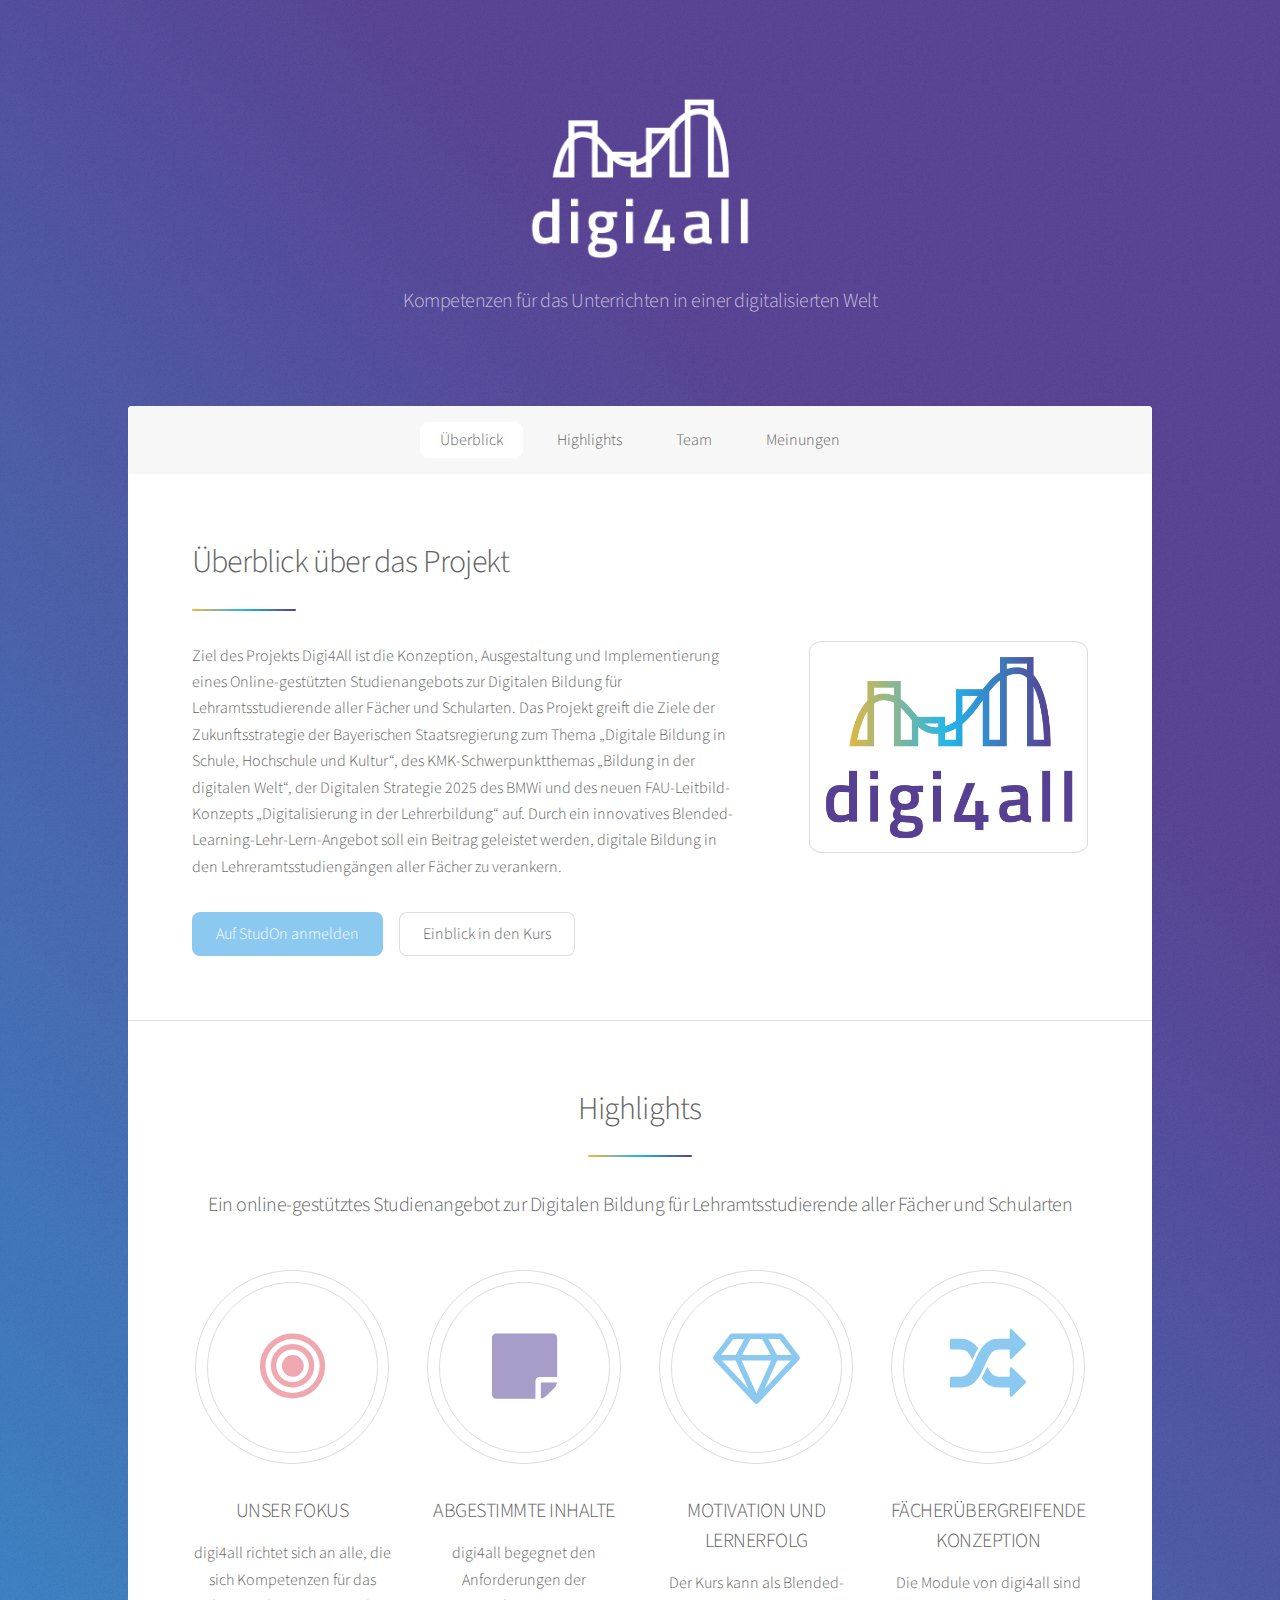
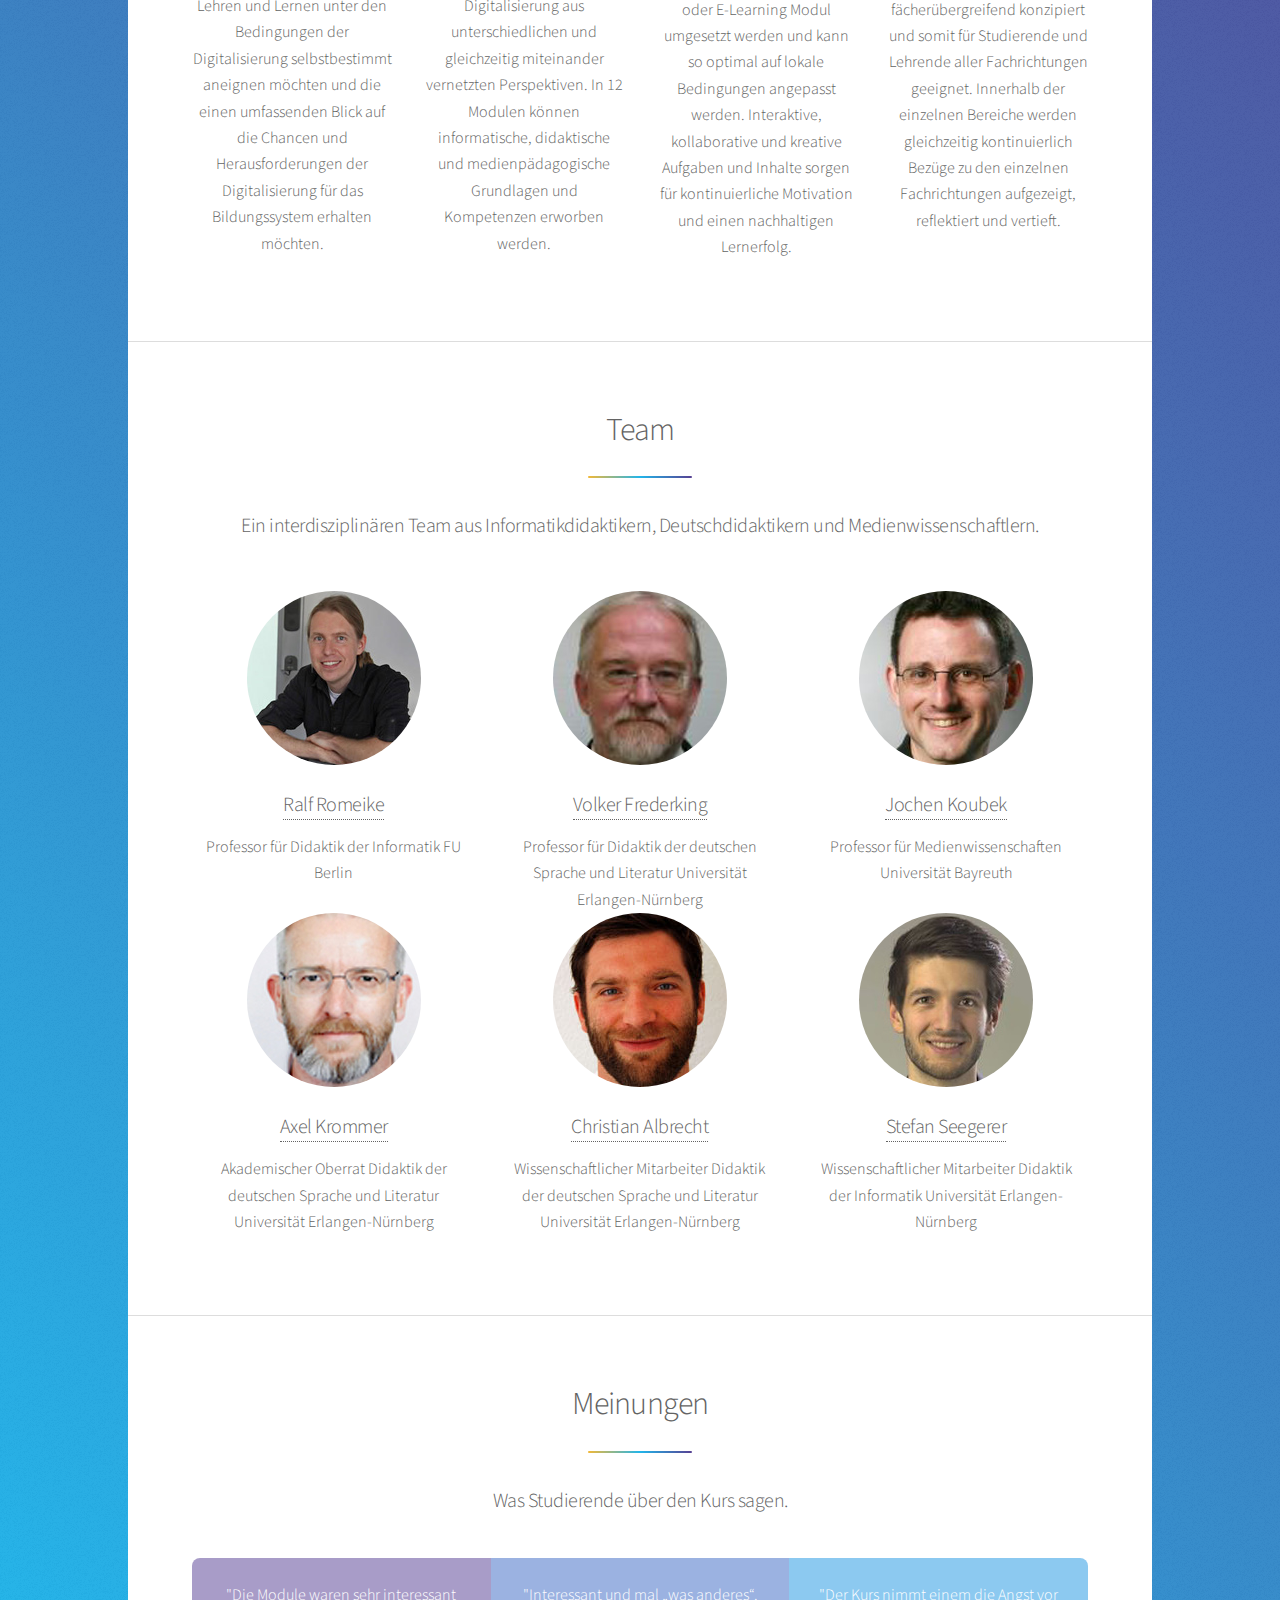
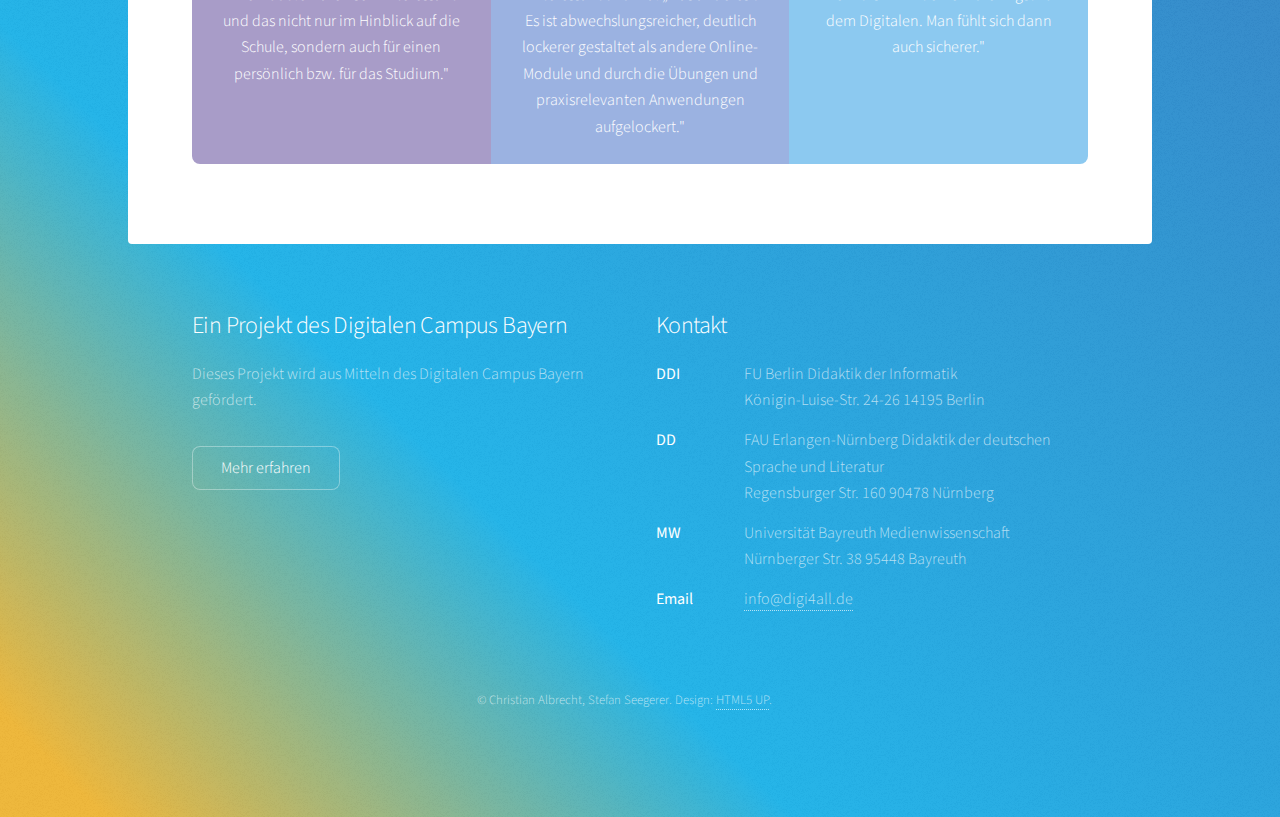
==== index.html @ 5013d47f "Update index.html" ====
<!DOCTYPE HTML>
<!--
	Stellar by HTML5 UP
	html5up.net | @ajlkn
	Free for personal and commercial use under the CCA 3.0 license (html5up.net/license)
-->
<html>
	<head>
		<title>digi4all</title>
		<meta charset="utf-8" />
		<meta name="viewport" content="width=device-width, initial-scale=1, user-scalable=no" />
		<link rel="stylesheet" href="assets/css/main.css" />
		<noscript><link rel="stylesheet" href="assets/css/noscript.css" /></noscript>
        
        <link rel="apple-touch-icon" sizes="180x180" href="/apple-touch-icon.png">
        <link rel="icon" type="image/png" sizes="32x32" href="/favicon-32x32.png">
        <link rel="icon" type="image/png" sizes="16x16" href="/favicon-16x16.png">
        <link rel="manifest" href="/site.webmanifest">
        <meta name="msapplication-TileColor" content="#da532c">
        <meta name="theme-color" content="#ffffff">
	</head>
	<body class="">

		<!-- Wrapper -->
			<div id="wrapper">

				<!-- Header -->
					<header id="header" class="alt">
						<span class="logo"><img src="images/logo-komplett-weiss.png" alt=""></span>
						<!-- <h1>Digi4All</h1>-->
						<p>Kompetenzen für das Unterrichten in einer digitalisierten Welt
					</header>

				<!-- Nav -->
					<nav id="nav" class="">
						<ul>
							<li><a href="#intro" class="active">Überblick</a></li>
							<li><a href="#first" class="">Highlights</a></li>
							<li><a href="#second" class="">Team</a></li>
							<li><a href="#cta" class="">Meinungen</a></li>
						</ul>
					</nav>

				<!-- Main -->
					<div id="main">

						<!-- Introduction -->
							<section id="intro" class="main">
								<div class="spotlight">
									<div class="content">
										<header class="major">
											<h2>Überblick über das Projekt</h2>
										</header>
										<p>Ziel des Projekts Digi4All ist die Konzeption, Ausgestaltung und Implementierung eines Online-gestützten Studienangebots zur Digitalen Bildung für Lehramtsstudierende aller Fächer und Schularten. Das Projekt greift die Ziele der Zukunftsstrategie der Bayerischen Staatsregierung zum Thema „Digitale Bildung in Schule, Hochschule und Kultur“, des KMK-Schwer­punkt­themas „Bildung in der digitalen Welt“, der Digitalen Strategie 2025 des BMWi und des neuen FAU-Leitbild-Konzepts „Digitalisierung in der Lehrerbildung“ auf. Durch ein innovatives Blended-Learning-Lehr-Lern-Angebot soll ein Beitrag geleistet werden, digitale Bildung in den Lehreramtsstudiengängen aller Fächer zu verankern.</p>
										<ul class="actions">
								            <li><a href="https://www.studon.fau.de/crs2664326_join.html" class="button primary">Auf StudOn anmelden</a></li>
                                            <li><a href="details.html" class="button">Einblick in den Kurs</a></li>
										</ul>
									</div>
									<span class="image"><img src="images/logo.png" alt=""></span>
								</div>
							</section>

						<!-- First Section -->
							<section id="first" class="main special">
								<header class="major">
									<h2>Highlights</h2>
                                    <p>Ein online-gestütztes Studienangebot zur Digitalen Bildung für Lehramtsstudierende aller Fächer und Schularten</p>
								</header>
								<ul class="features">
									<li>
										<span class="icon major style1 fa-bullseye"></span>
										<h3>UNSER FOKUS</h3>
										<p>digi4all richtet sich an alle, die sich Kompetenzen für das Lehren und Lernen unter den Bedingungen der Digitalisierung selbstbestimmt aneignen möchten und die einen umfassenden Blick auf die Chancen und Herausforderungen der Digitalisierung für das Bildungssystem erhalten möchten.</p>
									</li>
									<li>
										<span class="icon major style3 fa-sticky-note"></span>
										<h3>ABGESTIMMTE INHALTE</h3>
										<p>digi4all begegnet den Anforderungen der Digitalisierung aus unterschiedlichen und gleichzeitig miteinander vernetzten Perspektiven. In 12 Modulen können informatische, didaktische und medienpädagogische Grundlagen und Kompetenzen erworben werden.</p>
									</li>
									<li>
										<span class="icon major style5 fa-diamond"></span>
										<h3>MOTIVATION UND LERNERFOLG</h3>
										<p>Der Kurs kann als Blended- oder E-Learning Modul umgesetzt werden und kann so optimal auf lokale Bedingungen angepasst werden. Interaktive, kollaborative und kreative Aufgaben und Inhalte sorgen für kontinuierliche Motivation und einen nachhaltigen Lernerfolg.</p>
									</li>
                                    <li>
										<span class="icon major style5 fa-random"></span>
										<h3>FÄCHERÜBERGREIFENDE KONZEPTION</h3>
										<p>Die Module von digi4all sind fächerübergreifend konzipiert und somit für Studierende und Lehrende aller Fachrichtungen geeignet. Innerhalb der einzelnen Bereiche werden gleichzeitig kontinuierlich Bezüge zu den einzelnen Fachrichtungen aufgezeigt, reflektiert und vertieft.</p>
									</li>
								</ul>
								<footer class="major">
								</footer>
							</section>

						<!-- Second Section -->
							<section id="second" class="main special">
								<header class="major">
									<h2>Team</h2>
									<p>Ein interdisziplinären Team aus Informatikdidaktikern, Deutschdidaktikern und Medienwissenschaftlern.</p>
								</header>
                                <ul class="features team-members">
                                <li>
                                    <figure class="profile-pic">
                                        <img src="images/img-romeike.jpg">    
                                    </figure>
                                    <h3><a href="https://www.mi.fu-berlin.de/inf/groups/ag-ddi/team/prof/index.html">Ralf Romeike</a></h3>
                                    <p>Professor für Didaktik der Informatik FU Berlin</p>
                                </li>
                                <li>
                                    <figure class="profile-pic">
                                        <img src="images/img-frederking.jpg">    
                                    </figure>
                                    <h3><a href="https://www.deutschdidaktik.phil.uni-erlangen.de/leitung/">Volker Frederking</a></h3>
                                    <p>Professor für Didaktik der deutschen Sprache und Literatur Universität Erlangen-Nürnberg</p>
                                </li>
                                <li>
                                    <figure class="profile-pic">
                                        <img src="images/img-koubek.jpg">
                                          
                                    </figure>
                                    <h3><a href="https://medienwissenschaft.uni-bayreuth.de/menschen/prof-dr-jochen-koubek/">Jochen Koubek</a></h3>
                                    <p>Professor für Medienwissenschaften Universität Bayreuth</p>
                                </li>
                                <li>
                                    <figure class="profile-pic">
                                        <img src="images/img-krommer.jpg">    
                                    </figure>
                                    <h3><a href="https://www.deutschdidaktik.phil.uni-erlangen.de/mitarbeiter/axel-krommer/">Axel Krommer</a></h3>
                                    <p>Akademischer Oberrat Didaktik der deutschen Sprache und Literatur Universität Erlangen-Nürnberg</p>
                                </li>
                                <li>
                                    <figure class="profile-pic">
                                        <img src="images/img-albrecht.jpg">    
                                    </figure>
                                    <h3><a href="https://www.deutschdidaktik.phil.uni-erlangen.de/mitarbeiter/christian-albrecht/">Christian Albrecht</a></h3>
                                    <p>Wissenschaftlicher Mitarbeiter Didaktik der deutschen Sprache und Literatur  Universität Erlangen-Nürnberg</p>
                                </li>
                                                                    <li>
                                    <figure class="profile-pic">
                                        <img src="images/img-seegerer.jpg">    
                                    </figure>
                                    <h3><a href="https://ddi.cs.fau.de/staff/seegerer">Stefan Seegerer</a></h3>
                                    <p>Wissenschaftlicher Mitarbeiter Didaktik der Informatik Universität Erlangen-Nürnberg</p>
                                </li>
                                </ul>
							</section>

						<!-- Get Started -->
							<section id="cta" class="main special">
								<header class="major">
									<h2>Meinungen</h2>
									<p>Was Studierende über den Kurs sagen.</p>
                                    
                                    <ul class="statistics">
                                    <li class="style3">
                                    "Die Module waren sehr interessant und das nicht nur im Hinblick auf die Schule, sondern auch für einen persönlich bzw. für das Studium."
                                    </li>
                                    <li class="style4">
                                        "Interessant und mal „was anderes“. Es ist abwechslungsreicher, deutlich lockerer gestaltet als andere Online-Module und durch die Übungen und praxisrelevanten Anwendungen aufgelockert."
                                        </li>
                                    <li class="style5">
                                        "Der Kurs nimmt einem die Angst vor dem Digitalen. Man fühlt sich dann auch sicherer."
                                    </li>
                                    </ul>
                                                                        							
								</header>

							</section>
    
					</div>

				<!-- Footer -->
					<footer id="footer">
						<section>
							<h2>Ein Projekt des Digitalen Campus Bayern</h2>
							<p>Dieses Projekt wird aus Mitteln des Digitalen Campus Bayern gefördert.</p>
							<ul class="actions">
								<li><a href="https://www.stmwk.bayern.de/studenten/digitalisierung/hochschule-digitaler-campus.html" class="button">Mehr erfahren</a></li>
							</ul>
						</section>
						<section>
							<h2>Kontakt</h2>
							<dl class="alt">
								<dt>DDI</dt>
								<dd>FU Berlin Didaktik der Informatik <br> Königin-Luise-Str. 24-26 14195 Berlin</dd>
								<dt>DD</dt>
								<dd>FAU Erlangen-Nürnberg Didaktik der deutschen Sprache und Literatur <br> Regensburger Str. 160 90478 Nürnberg</dd>
                                <dt>MW</dt>
								<dd>Universität Bayreuth Medienwissenschaft <br> Nürnberger Str. 38 95448 Bayreuth</dd>
								<dt>Email</dt>
								<dd><a href="mailto:info@digi4all.de">info@digi4all.de</a></dd>
							</dl>
						</section>
						<p class="copyright">© Christian Albrecht, Stefan Seegerer. Design: <a href="https://html5up.net">HTML5 UP</a>.</p>
					</footer>

			</div>

		<!-- Scripts -->
			<script src="assets/js/jquery.min.js"></script>
			<script src="assets/js/jquery.scrollex.min.js"></script>
			<script src="assets/js/jquery.scrolly.min.js"></script>
			<script src="assets/js/browser.min.js"></script>
			<script src="assets/js/breakpoints.min.js"></script>
			<script src="assets/js/util.js"></script>
			<script src="assets/js/main.js"></script>

	
</body>
</html>
---- assets/css/main.css ----
@import url(font-awesome.min.css);
@import "https://fonts.googleapis.com/css?family=Source+Sans+Pro:300,400";

/*
	Stellar by HTML5 UP
	html5up.net | @ajlkn
	Free for personal and commercial use under the CCA 3.0 license (html5up.net/license)
*/

html, body, div, span, applet, object,
iframe, h1, h2, h3, h4, h5, h6, p, blockquote,
pre, a, abbr, acronym, address, big, cite,
code, del, dfn, em, img, ins, kbd, q, s, samp,
small, strike, strong, sub, sup, tt, var, b,
u, i, center, dl, dt, dd, ol, ul, li, fieldset,
form, label, legend, table, caption, tbody,
tfoot, thead, tr, th, td, article, aside,
canvas, details, embed, figure, figcaption,
footer, header, hgroup, menu, nav, output, ruby,
section, summary, time, mark, audio, video {
	margin: 0;
	padding: 0;
	border: 0;
	font-size: 100%;
	font: inherit;
	vertical-align: baseline;}

article, aside, details, figcaption, figure,
footer, header, hgroup, menu, nav, section {
	display: block;}

body {
	line-height: 1;
}

ol, ul {
	list-style: none;
}

blockquote, q {
	quotes: none;
}

	blockquote:before, blockquote:after, q:before, q:after {
		content: '';
		content: none;
	}

table {
	border-collapse: collapse;
	border-spacing: 0;
}

body {
	-webkit-text-size-adjust: none;
}

mark {
	background-color: transparent;
	color: inherit;
}

input::-moz-focus-inner {
	border: 0;
	padding: 0;
}

input, select, textarea {
	-moz-appearance: none;
	-webkit-appearance: none;
	-ms-appearance: none;
	appearance: none;
}

/* Basic */

	@-ms-viewport {
		width: device-width;
	}

	body {
		-ms-overflow-style: scrollbar;
	}

	@media screen and (max-width: 480px) {

		html, body {
			min-width: 320px;
		}

	}

	html {
		box-sizing: border-box;
	}

	*, *:before, *:after {
		box-sizing: inherit;
	}

	body {
		background-color: #935d8c;
		background-image: url("images/overlay.png"), -moz-linear-gradient(45deg, #F2B837 2%, #21B5EA 15%, #574092 83%);
		background-image: url("images/overlay.png"), -webkit-linear-gradient(45deg, #F2B837 2%, #21B5EA 15%, #574092 83%);
		background-image: url("images/overlay.png"), -ms-linear-gradient(45deg, #F2B837 2%, #21B5EA 15%, #574092 83%);
		background-image: url("images/overlay.png"), linear-gradient(45deg, #F2B837 2%, #21B5EA 15%, #574092 83%);
	}

		body.is-preload *, body.is-preload *:before, body.is-preload *:after {
			-moz-animation: none !important;
			-webkit-animation: none !important;
			-ms-animation: none !important;
			animation: none !important;
			-moz-transition: none !important;
			-webkit-transition: none !important;
			-ms-transition: none !important;
			transition: none !important;
		}

/* Type */

	body {
		background-color: #935d8c;
		color: rgba(255, 255, 255, 0.65);
	}

	body, input, select, textarea {
		font-family: "Source Sans Pro", Helvetica, sans-serif;
		font-size: 17pt;
		font-weight: 300;
		line-height: 1.65;
	}

		@media screen and (max-width: 1680px) {

			body, input, select, textarea {
				font-size: 14pt;
			}

		}

		@media screen and (max-width: 1280px) {

			body, input, select, textarea {
				font-size: 12pt;
			}

		}

		@media screen and (max-width: 360px) {

			body, input, select, textarea {
				font-size: 11pt;
			}

		}

	a {
		-moz-transition: color 0.2s ease, border-bottom 0.2s ease;
		-webkit-transition: color 0.2s ease, border-bottom 0.2s ease;
		-ms-transition: color 0.2s ease, border-bottom 0.2s ease;
		transition: color 0.2s ease, border-bottom 0.2s ease;
		text-decoration: none;
		border-bottom: dotted 1px;
		color: inherit;
	}

		a:hover {
			border-bottom-color: transparent;
		}

	strong, b {
		font-weight: 400;
	}

	em, i {
		font-style: italic;
	}

	p {
		margin: 0 0 2em 0;
	}

		p.content {
			-moz-columns: 20em 2;
			-webkit-columns: 20em 2;
			-ms-columns: 20em 2;
			columns: 20em 2;
			-moz-column-gap: 2em;
			-webkit-column-gap: 2em;
			-ms-column-gap: 2em;
			column-gap: 2em;
			text-align: justify;
		}

	h1, h2, h3, h4, h5, h6 {
		font-weight: 300;
		line-height: 1.5;
		margin: 0 0 0.7em 0;
		letter-spacing: -0.025em;
	}

		h1 a, h2 a, h3 a, h4 a, h5 a, h6 a {
			color: inherit;
			text-decoration: none;
		}

	h1 {
		font-size: 2.5em;
		line-height: 1.2;
	}

	h2 {
		font-size: 1.5em;
	}

	h3 {
		font-size: 1.25em;
	}

	h4 {
		font-size: 1.1em;
	}

	h5 {
		font-size: 0.9em;
	}

	h6 {
		font-size: 0.7em;
	}

	@media screen and (max-width: 736px) {

		h1 {
			font-size: 2em;
		}

	}

	sub {
		font-size: 0.8em;
		position: relative;
		top: 0.5em;
	}

	sup {
		font-size: 0.8em;
		position: relative;
		top: -0.5em;
	}

	blockquote {
		border-left: solid 4px;
		font-style: italic;
		margin: 0 0 2em 0;
		padding: 0.5em 0 0.5em 2em;
	}

	code {
		border-radius: 8px;
		border: solid 1px;
		font-family: "Courier New", monospace;
		font-size: 0.9em;
		margin: 0 0.25em;
		padding: 0.25em 0.65em;
	}

	pre {
		-webkit-overflow-scrolling: touch;
		font-family: "Courier New", monospace;
		font-size: 0.9em;
		margin: 0 0 2em 0;
	}

		pre code {
			display: block;
			line-height: 1.75;
			padding: 1em 1.5em;
			overflow-x: auto;
		}

	hr {
		border: 0;
		border-bottom: solid 1px;
		margin: 2em 0;
	}

		hr.major {
			margin: 3em 0;
		}

	.align-left {
		text-align: left;
	}

	.align-center {
		text-align: center;
	}

	.align-right {
		text-align: right;
	}

	input, select, textarea {
		color: #ffffff;
	}

	a:hover {
		color: #ffffff;
	}

	strong, b {
		color: #ffffff;
	}

	h1, h2, h3, h4, h5, h6 {
		color: #ffffff;
	}

	blockquote {
		border-left-color: rgba(255, 255, 255, 0.35);
	}

	code {
		background: rgba(255, 255, 255, 0.075);
		border-color: rgba(255, 255, 255, 0.35);
	}

	hr {
		border-bottom-color: rgba(255, 255, 255, 0.35);
	}

/* Row */

	.row {
		display: flex;
		flex-wrap: wrap;
		box-sizing: border-box;
		align-items: stretch;
	}

		.row > * {
			box-sizing: border-box;
		}

		.row.gtr-uniform > * > :last-child {
			margin-bottom: 0;
		}

		.row.aln-left {
			justify-content: flex-start;
		}

		.row.aln-center {
			justify-content: center;
		}

		.row.aln-right {
			justify-content: flex-end;
		}

		.row.aln-top {
			align-items: flex-start;
		}

		.row.aln-middle {
			align-items: center;
		}

		.row.aln-bottom {
			align-items: flex-end;
		}

		.row > .imp {
			order: -1;
		}

		.row > .col-1 {
			width: 8.3333333333%;
		}

		.row > .off-1 {
			margin-left: 8.3333333333%;
		}

		.row > .col-2 {
			width: 16.6666666667%;
		}

		.row > .off-2 {
			margin-left: 16.6666666667%;
		}

		.row > .col-3 {
			width: 25%;
		}

		.row > .off-3 {
			margin-left: 25%;
		}

		.row > .col-4 {
			width: 33.3333333333%;
		}

		.row > .off-4 {
			margin-left: 33.3333333333%;
		}

		.row > .col-5 {
			width: 41.6666666667%;
		}

		.row > .off-5 {
			margin-left: 41.6666666667%;
		}

		.row > .col-6 {
			width: 50%;
		}

		.row > .off-6 {
			margin-left: 50%;
		}

		.row > .col-7 {
			width: 58.3333333333%;
		}

		.row > .off-7 {
			margin-left: 58.3333333333%;
		}

		.row > .col-8 {
			width: 66.6666666667%;
		}

		.row > .off-8 {
			margin-left: 66.6666666667%;
		}

		.row > .col-9 {
			width: 75%;
		}

		.row > .off-9 {
			margin-left: 75%;
		}

		.row > .col-10 {
			width: 83.3333333333%;
		}

		.row > .off-10 {
			margin-left: 83.3333333333%;
		}

		.row > .col-11 {
			width: 91.6666666667%;
		}

		.row > .off-11 {
			margin-left: 91.6666666667%;
		}

		.row > .col-12 {
			width: 100%;
		}

		.row > .off-12 {
			margin-left: 100%;
		}

		.row.gtr-0 {
			margin-top: 0;
			margin-left: 0em;
		}

			.row.gtr-0 > * {
				padding: 0 0 0 0em;
			}

			.row.gtr-0.gtr-uniform {
				margin-top: 0em;
			}

				.row.gtr-0.gtr-uniform > * {
					padding-top: 0em;
				}

		.row.gtr-25 {
			margin-top: 0;
			margin-left: -0.375em;
		}

			.row.gtr-25 > * {
				padding: 0 0 0 0.375em;
			}

			.row.gtr-25.gtr-uniform {
				margin-top: -0.375em;
			}

				.row.gtr-25.gtr-uniform > * {
					padding-top: 0.375em;
				}

		.row.gtr-50 {
			margin-top: 0;
			margin-left: -0.75em;
		}

			.row.gtr-50 > * {
				padding: 0 0 0 0.75em;
			}

			.row.gtr-50.gtr-uniform {
				margin-top: -0.75em;
			}

				.row.gtr-50.gtr-uniform > * {
					padding-top: 0.75em;
				}

		.row {
			margin-top: 0;
			margin-left: -1.5em;
		}

			.row > * {
				padding: 0 0 0 1.5em;
			}

			.row.gtr-uniform {
				margin-top: -1.5em;
			}

				.row.gtr-uniform > * {
					padding-top: 1.5em;
				}

		.row.gtr-150 {
			margin-top: 0;
			margin-left: -2.25em;
		}

			.row.gtr-150 > * {
				padding: 0 0 0 2.25em;
			}

			.row.gtr-150.gtr-uniform {
				margin-top: -2.25em;
			}

				.row.gtr-150.gtr-uniform > * {
					padding-top: 2.25em;
				}

		.row.gtr-200 {
			margin-top: 0;
			margin-left: -3em;
		}

			.row.gtr-200 > * {
				padding: 0 0 0 3em;
			}

			.row.gtr-200.gtr-uniform {
				margin-top: -3em;
			}

				.row.gtr-200.gtr-uniform > * {
					padding-top: 3em;
				}

		@media screen and (max-width: 1680px) {

			.row {
				display: flex;
				flex-wrap: wrap;
				box-sizing: border-box;
				align-items: stretch;
			}

				.row > * {
					box-sizing: border-box;
				}

				.row.gtr-uniform > * > :last-child {
					margin-bottom: 0;
				}

				.row.aln-left {
					justify-content: flex-start;
				}

				.row.aln-center {
					justify-content: center;
				}

				.row.aln-right {
					justify-content: flex-end;
				}

				.row.aln-top {
					align-items: flex-start;
				}

				.row.aln-middle {
					align-items: center;
				}

				.row.aln-bottom {
					align-items: flex-end;
				}

				.row > .imp-xlarge {
					order: -1;
				}

				.row > .col-1-xlarge {
					width: 8.3333333333%;
				}

				.row > .off-1-xlarge {
					margin-left: 8.3333333333%;
				}

				.row > .col-2-xlarge {
					width: 16.6666666667%;
				}

				.row > .off-2-xlarge {
					margin-left: 16.6666666667%;
				}

				.row > .col-3-xlarge {
					width: 25%;
				}

				.row > .off-3-xlarge {
					margin-left: 25%;
				}

				.row > .col-4-xlarge {
					width: 33.3333333333%;
				}

				.row > .off-4-xlarge {
					margin-left: 33.3333333333%;
				}

				.row > .col-5-xlarge {
					width: 41.6666666667%;
				}

				.row > .off-5-xlarge {
					margin-left: 41.6666666667%;
				}

				.row > .col-6-xlarge {
					width: 50%;
				}

				.row > .off-6-xlarge {
					margin-left: 50%;
				}

				.row > .col-7-xlarge {
					width: 58.3333333333%;
				}

				.row > .off-7-xlarge {
					margin-left: 58.3333333333%;
				}

				.row > .col-8-xlarge {
					width: 66.6666666667%;
				}

				.row > .off-8-xlarge {
					margin-left: 66.6666666667%;
				}

				.row > .col-9-xlarge {
					width: 75%;
				}

				.row > .off-9-xlarge {
					margin-left: 75%;
				}

				.row > .col-10-xlarge {
					width: 83.3333333333%;
				}

				.row > .off-10-xlarge {
					margin-left: 83.3333333333%;
				}

				.row > .col-11-xlarge {
					width: 91.6666666667%;
				}

				.row > .off-11-xlarge {
					margin-left: 91.6666666667%;
				}

				.row > .col-12-xlarge {
					width: 100%;
				}

				.row > .off-12-xlarge {
					margin-left: 100%;
				}

				.row.gtr-0 {
					margin-top: 0;
					margin-left: 0em;
				}

					.row.gtr-0 > * {
						padding: 0 0 0 0em;
					}

					.row.gtr-0.gtr-uniform {
						margin-top: 0em;
					}

						.row.gtr-0.gtr-uniform > * {
							padding-top: 0em;
						}

				.row.gtr-25 {
					margin-top: 0;
					margin-left: -0.375em;
				}

					.row.gtr-25 > * {
						padding: 0 0 0 0.375em;
					}

					.row.gtr-25.gtr-uniform {
						margin-top: -0.375em;
					}

						.row.gtr-25.gtr-uniform > * {
							padding-top: 0.375em;
						}

				.row.gtr-50 {
					margin-top: 0;
					margin-left: -0.75em;
				}

					.row.gtr-50 > * {
						padding: 0 0 0 0.75em;
					}

					.row.gtr-50.gtr-uniform {
						margin-top: -0.75em;
					}

						.row.gtr-50.gtr-uniform > * {
							padding-top: 0.75em;
						}

				.row {
					margin-top: 0;
					margin-left: -1.5em;
				}

					.row > * {
						padding: 0 0 0 1.5em;
					}

					.row.gtr-uniform {
						margin-top: -1.5em;
					}

						.row.gtr-uniform > * {
							padding-top: 1.5em;
						}

				.row.gtr-150 {
					margin-top: 0;
					margin-left: -2.25em;
				}

					.row.gtr-150 > * {
						padding: 0 0 0 2.25em;
					}

					.row.gtr-150.gtr-uniform {
						margin-top: -2.25em;
					}

						.row.gtr-150.gtr-uniform > * {
							padding-top: 2.25em;
						}

				.row.gtr-200 {
					margin-top: 0;
					margin-left: -3em;
				}

					.row.gtr-200 > * {
						padding: 0 0 0 3em;
					}

					.row.gtr-200.gtr-uniform {
						margin-top: -3em;
					}

						.row.gtr-200.gtr-uniform > * {
							padding-top: 3em;
						}

		}

		@media screen and (max-width: 1280px) {

			.row {
				display: flex;
				flex-wrap: wrap;
				box-sizing: border-box;
				align-items: stretch;
			}

				.row > * {
					box-sizing: border-box;
				}

				.row.gtr-uniform > * > :last-child {
					margin-bottom: 0;
				}

				.row.aln-left {
					justify-content: flex-start;
				}

				.row.aln-center {
					justify-content: center;
				}

				.row.aln-right {
					justify-content: flex-end;
				}

				.row.aln-top {
					align-items: flex-start;
				}

				.row.aln-middle {
					align-items: center;
				}

				.row.aln-bottom {
					align-items: flex-end;
				}

				.row > .imp-large {
					order: -1;
				}

				.row > .col-1-large {
					width: 8.3333333333%;
				}

				.row > .off-1-large {
					margin-left: 8.3333333333%;
				}

				.row > .col-2-large {
					width: 16.6666666667%;
				}

				.row > .off-2-large {
					margin-left: 16.6666666667%;
				}

				.row > .col-3-large {
					width: 25%;
				}

				.row > .off-3-large {
					margin-left: 25%;
				}

				.row > .col-4-large {
					width: 33.3333333333%;
				}

				.row > .off-4-large {
					margin-left: 33.3333333333%;
				}

				.row > .col-5-large {
					width: 41.6666666667%;
				}

				.row > .off-5-large {
					margin-left: 41.6666666667%;
				}

				.row > .col-6-large {
					width: 50%;
				}

				.row > .off-6-large {
					margin-left: 50%;
				}

				.row > .col-7-large {
					width: 58.3333333333%;
				}

				.row > .off-7-large {
					margin-left: 58.3333333333%;
				}

				.row > .col-8-large {
					width: 66.6666666667%;
				}

				.row > .off-8-large {
					margin-left: 66.6666666667%;
				}

				.row > .col-9-large {
					width: 75%;
				}

				.row > .off-9-large {
					margin-left: 75%;
				}

				.row > .col-10-large {
					width: 83.3333333333%;
				}

				.row > .off-10-large {
					margin-left: 83.3333333333%;
				}

				.row > .col-11-large {
					width: 91.6666666667%;
				}

				.row > .off-11-large {
					margin-left: 91.6666666667%;
				}

				.row > .col-12-large {
					width: 100%;
				}

				.row > .off-12-large {
					margin-left: 100%;
				}

				.row.gtr-0 {
					margin-top: 0;
					margin-left: 0em;
				}

					.row.gtr-0 > * {
						padding: 0 0 0 0em;
					}

					.row.gtr-0.gtr-uniform {
						margin-top: 0em;
					}

						.row.gtr-0.gtr-uniform > * {
							padding-top: 0em;
						}

				.row.gtr-25 {
					margin-top: 0;
					margin-left: -0.375em;
				}

					.row.gtr-25 > * {
						padding: 0 0 0 0.375em;
					}

					.row.gtr-25.gtr-uniform {
						margin-top: -0.375em;
					}

						.row.gtr-25.gtr-uniform > * {
							padding-top: 0.375em;
						}

				.row.gtr-50 {
					margin-top: 0;
					margin-left: -0.75em;
				}

					.row.gtr-50 > * {
						padding: 0 0 0 0.75em;
					}

					.row.gtr-50.gtr-uniform {
						margin-top: -0.75em;
					}

						.row.gtr-50.gtr-uniform > * {
							padding-top: 0.75em;
						}

				.row {
					margin-top: 0;
					margin-left: -1.5em;
				}

					.row > * {
						padding: 0 0 0 1.5em;
					}

					.row.gtr-uniform {
						margin-top: -1.5em;
					}

						.row.gtr-uniform > * {
							padding-top: 1.5em;
						}

				.row.gtr-150 {
					margin-top: 0;
					margin-left: -2.25em;
				}

					.row.gtr-150 > * {
						padding: 0 0 0 2.25em;
					}

					.row.gtr-150.gtr-uniform {
						margin-top: -2.25em;
					}

						.row.gtr-150.gtr-uniform > * {
							padding-top: 2.25em;
						}

				.row.gtr-200 {
					margin-top: 0;
					margin-left: -3em;
				}

					.row.gtr-200 > * {
						padding: 0 0 0 3em;
					}

					.row.gtr-200.gtr-uniform {
						margin-top: -3em;
					}

						.row.gtr-200.gtr-uniform > * {
							padding-top: 3em;
						}

		}

		@media screen and (max-width: 980px) {

			.row {
				display: flex;
				flex-wrap: wrap;
				box-sizing: border-box;
				align-items: stretch;
			}

				.row > * {
					box-sizing: border-box;
				}

				.row.gtr-uniform > * > :last-child {
					margin-bottom: 0;
				}

				.row.aln-left {
					justify-content: flex-start;
				}

				.row.aln-center {
					justify-content: center;
				}

				.row.aln-right {
					justify-content: flex-end;
				}

				.row.aln-top {
					align-items: flex-start;
				}

				.row.aln-middle {
					align-items: center;
				}

				.row.aln-bottom {
					align-items: flex-end;
				}

				.row > .imp-medium {
					order: -1;
				}

				.row > .col-1-medium {
					width: 8.3333333333%;
				}

				.row > .off-1-medium {
					margin-left: 8.3333333333%;
				}

				.row > .col-2-medium {
					width: 16.6666666667%;
				}

				.row > .off-2-medium {
					margin-left: 16.6666666667%;
				}

				.row > .col-3-medium {
					width: 25%;
				}

				.row > .off-3-medium {
					margin-left: 25%;
				}

				.row > .col-4-medium {
					width: 33.3333333333%;
				}

				.row > .off-4-medium {
					margin-left: 33.3333333333%;
				}

				.row > .col-5-medium {
					width: 41.6666666667%;
				}

				.row > .off-5-medium {
					margin-left: 41.6666666667%;
				}

				.row > .col-6-medium {
					width: 50%;
				}

				.row > .off-6-medium {
					margin-left: 50%;
				}

				.row > .col-7-medium {
					width: 58.3333333333%;
				}

				.row > .off-7-medium {
					margin-left: 58.3333333333%;
				}

				.row > .col-8-medium {
					width: 66.6666666667%;
				}

				.row > .off-8-medium {
					margin-left: 66.6666666667%;
				}

				.row > .col-9-medium {
					width: 75%;
				}

				.row > .off-9-medium {
					margin-left: 75%;
				}

				.row > .col-10-medium {
					width: 83.3333333333%;
				}

				.row > .off-10-medium {
					margin-left: 83.3333333333%;
				}

				.row > .col-11-medium {
					width: 91.6666666667%;
				}

				.row > .off-11-medium {
					margin-left: 91.6666666667%;
				}

				.row > .col-12-medium {
					width: 100%;
				}

				.row > .off-12-medium {
					margin-left: 100%;
				}

				.row.gtr-0 {
					margin-top: 0;
					margin-left: 0em;
				}

					.row.gtr-0 > * {
						padding: 0 0 0 0em;
					}

					.row.gtr-0.gtr-uniform {
						margin-top: 0em;
					}

						.row.gtr-0.gtr-uniform > * {
							padding-top: 0em;
						}

				.row.gtr-25 {
					margin-top: 0;
					margin-left: -0.375em;
				}

					.row.gtr-25 > * {
						padding: 0 0 0 0.375em;
					}

					.row.gtr-25.gtr-uniform {
						margin-top: -0.375em;
					}

						.row.gtr-25.gtr-uniform > * {
							padding-top: 0.375em;
						}

				.row.gtr-50 {
					margin-top: 0;
					margin-left: -0.75em;
				}

					.row.gtr-50 > * {
						padding: 0 0 0 0.75em;
					}

					.row.gtr-50.gtr-uniform {
						margin-top: -0.75em;
					}

						.row.gtr-50.gtr-uniform > * {
							padding-top: 0.75em;
						}

				.row {
					margin-top: 0;
					margin-left: -1.5em;
				}

					.row > * {
						padding: 0 0 0 1.5em;
					}

					.row.gtr-uniform {
						margin-top: -1.5em;
					}

						.row.gtr-uniform > * {
							padding-top: 1.5em;
						}

				.row.gtr-150 {
					margin-top: 0;
					margin-left: -2.25em;
				}

					.row.gtr-150 > * {
						padding: 0 0 0 2.25em;
					}

					.row.gtr-150.gtr-uniform {
						margin-top: -2.25em;
					}

						.row.gtr-150.gtr-uniform > * {
							padding-top: 2.25em;
						}

				.row.gtr-200 {
					margin-top: 0;
					margin-left: -3em;
				}

					.row.gtr-200 > * {
						padding: 0 0 0 3em;
					}

					.row.gtr-200.gtr-uniform {
						margin-top: -3em;
					}

						.row.gtr-200.gtr-uniform > * {
							padding-top: 3em;
						}

		}

		@media screen and (max-width: 736px) {

			.row {
				display: flex;
				flex-wrap: wrap;
				box-sizing: border-box;
				align-items: stretch;
			}

				.row > * {
					box-sizing: border-box;
				}

				.row.gtr-uniform > * > :last-child {
					margin-bottom: 0;
				}

				.row.aln-left {
					justify-content: flex-start;
				}

				.row.aln-center {
					justify-content: center;
				}

				.row.aln-right {
					justify-content: flex-end;
				}

				.row.aln-top {
					align-items: flex-start;
				}

				.row.aln-middle {
					align-items: center;
				}

				.row.aln-bottom {
					align-items: flex-end;
				}

				.row > .imp-small {
					order: -1;
				}

				.row > .col-1-small {
					width: 8.3333333333%;
				}

				.row > .off-1-small {
					margin-left: 8.3333333333%;
				}

				.row > .col-2-small {
					width: 16.6666666667%;
				}

				.row > .off-2-small {
					margin-left: 16.6666666667%;
				}

				.row > .col-3-small {
					width: 25%;
				}

				.row > .off-3-small {
					margin-left: 25%;
				}

				.row > .col-4-small {
					width: 33.3333333333%;
				}

				.row > .off-4-small {
					margin-left: 33.3333333333%;
				}

				.row > .col-5-small {
					width: 41.6666666667%;
				}

				.row > .off-5-small {
					margin-left: 41.6666666667%;
				}

				.row > .col-6-small {
					width: 50%;
				}

				.row > .off-6-small {
					margin-left: 50%;
				}

				.row > .col-7-small {
					width: 58.3333333333%;
				}

				.row > .off-7-small {
					margin-left: 58.3333333333%;
				}

				.row > .col-8-small {
					width: 66.6666666667%;
				}

				.row > .off-8-small {
					margin-left: 66.6666666667%;
				}

				.row > .col-9-small {
					width: 75%;
				}

				.row > .off-9-small {
					margin-left: 75%;
				}

				.row > .col-10-small {
					width: 83.3333333333%;
				}

				.row > .off-10-small {
					margin-left: 83.3333333333%;
				}

				.row > .col-11-small {
					width: 91.6666666667%;
				}

				.row > .off-11-small {
					margin-left: 91.6666666667%;
				}

				.row > .col-12-small {
					width: 100%;
				}

				.row > .off-12-small {
					margin-left: 100%;
				}

				.row.gtr-0 {
					margin-top: 0;
					margin-left: 0em;
				}

					.row.gtr-0 > * {
						padding: 0 0 0 0em;
					}

					.row.gtr-0.gtr-uniform {
						margin-top: 0em;
					}

						.row.gtr-0.gtr-uniform > * {
							padding-top: 0em;
						}

				.row.gtr-25 {
					margin-top: 0;
					margin-left: -0.25em;
				}

					.row.gtr-25 > * {
						padding: 0 0 0 0.25em;
					}

					.row.gtr-25.gtr-uniform {
						margin-top: -0.25em;
					}

						.row.gtr-25.gtr-uniform > * {
							padding-top: 0.25em;
						}

				.row.gtr-50 {
					margin-top: 0;
					margin-left: -0.5em;
				}

					.row.gtr-50 > * {
						padding: 0 0 0 0.5em;
					}

					.row.gtr-50.gtr-uniform {
						margin-top: -0.5em;
					}

						.row.gtr-50.gtr-uniform > * {
							padding-top: 0.5em;
						}

				.row {
					margin-top: 0;
					margin-left: -1em;
				}

					.row > * {
						padding: 0 0 0 1em;
					}

					.row.gtr-uniform {
						margin-top: -1em;
					}

						.row.gtr-uniform > * {
							padding-top: 1em;
						}

				.row.gtr-150 {
					margin-top: 0;
					margin-left: -1.5em;
				}

					.row.gtr-150 > * {
						padding: 0 0 0 1.5em;
					}

					.row.gtr-150.gtr-uniform {
						margin-top: -1.5em;
					}

						.row.gtr-150.gtr-uniform > * {
							padding-top: 1.5em;
						}

				.row.gtr-200 {
					margin-top: 0;
					margin-left: -2em;
				}

					.row.gtr-200 > * {
						padding: 0 0 0 2em;
					}

					.row.gtr-200.gtr-uniform {
						margin-top: -2em;
					}

						.row.gtr-200.gtr-uniform > * {
							padding-top: 2em;
						}

		}

		@media screen and (max-width: 480px) {

			.row {
				display: flex;
				flex-wrap: wrap;
				box-sizing: border-box;
				align-items: stretch;
			}

				.row > * {
					box-sizing: border-box;
				}

				.row.gtr-uniform > * > :last-child {
					margin-bottom: 0;
				}

				.row.aln-left {
					justify-content: flex-start;
				}

				.row.aln-center {
					justify-content: center;
				}

				.row.aln-right {
					justify-content: flex-end;
				}

				.row.aln-top {
					align-items: flex-start;
				}

				.row.aln-middle {
					align-items: center;
				}

				.row.aln-bottom {
					align-items: flex-end;
				}

				.row > .imp-xsmall {
					order: -1;
				}

				.row > .col-1-xsmall {
					width: 8.3333333333%;
				}

				.row > .off-1-xsmall {
					margin-left: 8.3333333333%;
				}

				.row > .col-2-xsmall {
					width: 16.6666666667%;
				}

				.row > .off-2-xsmall {
					margin-left: 16.6666666667%;
				}

				.row > .col-3-xsmall {
					width: 25%;
				}

				.row > .off-3-xsmall {
					margin-left: 25%;
				}

				.row > .col-4-xsmall {
					width: 33.3333333333%;
				}

				.row > .off-4-xsmall {
					margin-left: 33.3333333333%;
				}

				.row > .col-5-xsmall {
					width: 41.6666666667%;
				}

				.row > .off-5-xsmall {
					margin-left: 41.6666666667%;
				}

				.row > .col-6-xsmall {
					width: 50%;
				}

				.row > .off-6-xsmall {
					margin-left: 50%;
				}

				.row > .col-7-xsmall {
					width: 58.3333333333%;
				}

				.row > .off-7-xsmall {
					margin-left: 58.3333333333%;
				}

				.row > .col-8-xsmall {
					width: 66.6666666667%;
				}

				.row > .off-8-xsmall {
					margin-left: 66.6666666667%;
				}

				.row > .col-9-xsmall {
					width: 75%;
				}

				.row > .off-9-xsmall {
					margin-left: 75%;
				}

				.row > .col-10-xsmall {
					width: 83.3333333333%;
				}

				.row > .off-10-xsmall {
					margin-left: 83.3333333333%;
				}

				.row > .col-11-xsmall {
					width: 91.6666666667%;
				}

				.row > .off-11-xsmall {
					margin-left: 91.6666666667%;
				}

				.row > .col-12-xsmall {
					width: 100%;
				}

				.row > .off-12-xsmall {
					margin-left: 100%;
				}

				.row.gtr-0 {
					margin-top: 0;
					margin-left: 0em;
				}

					.row.gtr-0 > * {
						padding: 0 0 0 0em;
					}

					.row.gtr-0.gtr-uniform {
						margin-top: 0em;
					}

						.row.gtr-0.gtr-uniform > * {
							padding-top: 0em;
						}

				.row.gtr-25 {
					margin-top: 0;
					margin-left: -0.3125em;
				}

					.row.gtr-25 > * {
						padding: 0 0 0 0.3125em;
					}

					.row.gtr-25.gtr-uniform {
						margin-top: -0.3125em;
					}

						.row.gtr-25.gtr-uniform > * {
							padding-top: 0.3125em;
						}

				.row.gtr-50 {
					margin-top: 0;
					margin-left: -0.625em;
				}

					.row.gtr-50 > * {
						padding: 0 0 0 0.625em;
					}

					.row.gtr-50.gtr-uniform {
						margin-top: -0.625em;
					}

						.row.gtr-50.gtr-uniform > * {
							padding-top: 0.625em;
						}

				.row {
					margin-top: 0;
					margin-left: -1.25em;
				}

					.row > * {
						padding: 0 0 0 1.25em;
					}

					.row.gtr-uniform {
						margin-top: -1.25em;
					}

						.row.gtr-uniform > * {
							padding-top: 1.25em;
						}

				.row.gtr-150 {
					margin-top: 0;
					margin-left: -1.875em;
				}

					.row.gtr-150 > * {
						padding: 0 0 0 1.875em;
					}

					.row.gtr-150.gtr-uniform {
						margin-top: -1.875em;
					}

						.row.gtr-150.gtr-uniform > * {
							padding-top: 1.875em;
						}

				.row.gtr-200 {
					margin-top: 0;
					margin-left: -2.5em;
				}

					.row.gtr-200 > * {
						padding: 0 0 0 2.5em;
					}

					.row.gtr-200.gtr-uniform {
						margin-top: -2.5em;
					}

						.row.gtr-200.gtr-uniform > * {
							padding-top: 2.5em;
						}

		}

/* Box */

	.box {
		border-radius: 8px;
		border: solid;
		margin-bottom: 2em;
		padding: 1.5em;
	}

		.box > :last-child,
		.box > :last-child > :last-child,
		.box > :last-child > :last-child > :last-child {
			margin-bottom: 0;
		}

		.box.alt {
			border: 0;
			border-radius: 0;
			padding: 0;
		}

	.box {
		border-color: rgba(255, 255, 255, 0.35);
	}

/* Button */

	input[type="submit"],
	input[type="reset"],
	input[type="button"],
	button,
	.button {
		-moz-appearance: none;
		-webkit-appearance: none;
		-ms-appearance: none;
		appearance: none;
		-moz-transition: background-color 0.2s ease-in-out, color 0.2s ease-in-out;
		-webkit-transition: background-color 0.2s ease-in-out, color 0.2s ease-in-out;
		-ms-transition: background-color 0.2s ease-in-out, color 0.2s ease-in-out;
		transition: background-color 0.2s ease-in-out, color 0.2s ease-in-out;
		border-radius: 8px;
		border: 0;
		cursor: pointer;
		display: inline-block;
		font-weight: 300;
		height: 2.75em;
		line-height: 2.75em;
		min-width: 9.25em;
		padding: 0 1.5em;
		text-align: center;
		text-decoration: none;
		white-space: nowrap;
	}

		input[type="submit"].icon,
		input[type="reset"].icon,
		input[type="button"].icon,
		button.icon,
		.button.icon {
			padding-left: 1.35em;
		}

			input[type="submit"].icon:before,
			input[type="reset"].icon:before,
			input[type="button"].icon:before,
			button.icon:before,
			.button.icon:before {
				margin-right: 0.5em;
			}

		input[type="submit"].fit,
		input[type="reset"].fit,
		input[type="button"].fit,
		button.fit,
		.button.fit {
			width: 100%;
		}

		input[type="submit"].small,
		input[type="reset"].small,
		input[type="button"].small,
		button.small,
		.button.small {
			font-size: 0.8em;
		}

		input[type="submit"].large,
		input[type="reset"].large,
		input[type="button"].large,
		button.large,
		.button.large {
			font-size: 1.35em;
		}

		input[type="submit"].disabled, input[type="submit"]:disabled,
		input[type="reset"].disabled,
		input[type="reset"]:disabled,
		input[type="button"].disabled,
		input[type="button"]:disabled,
		button.disabled,
		button:disabled,
		.button.disabled,
		.button:disabled {
			pointer-events: none;
			opacity: 0.25;
		}

		@media screen and (max-width: 736px) {

			input[type="submit"],
			input[type="reset"],
			input[type="button"],
			button,
			.button {
				min-width: 0;
			}

		}

	input[type="submit"],
	input[type="reset"],
	input[type="button"],
	button,
	.button {
		background-color: transparent;
		box-shadow: inset 0 0 0 1px rgba(255, 255, 255, 0.35);
		color: #ffffff !important;
	}

		input[type="submit"]:hover,
		input[type="reset"]:hover,
		input[type="button"]:hover,
		button:hover,
		.button:hover {
			background-color: rgba(255, 255, 255, 0.075);
		}

		input[type="submit"]:active,
		input[type="reset"]:active,
		input[type="button"]:active,
		button:active,
		.button:active {
			background-color: rgba(255, 255, 255, 0.2);
		}

		input[type="submit"].icon:before,
		input[type="reset"].icon:before,
		input[type="button"].icon:before,
		button.icon:before,
		.button.icon:before {
			color: rgba(255, 255, 255, 0.5);
		}

		input[type="submit"].primary,
		input[type="reset"].primary,
		input[type="button"].primary,
		button.primary,
		.button.primary {
			background-color: #8cc9f0;
			color: #ffffff !important;
			box-shadow: none;
		}

			input[type="submit"].primary:hover,
			input[type="reset"].primary:hover,
			input[type="button"].primary:hover,
			button.primary:hover,
			.button.primary:hover {
				background-color: #9acff2;
			}

			input[type="submit"].primary:active,
			input[type="reset"].primary:active,
			input[type="button"].primary:active,
			button.primary:active,
			.button.primary:active {
				background-color: #7ec3ee;
			}

			input[type="submit"].primary.icon:before,
			input[type="reset"].primary.icon:before,
			input[type="button"].primary.icon:before,
			button.primary.icon:before,
			.button.primary.icon:before {
				color: #ffffff !important;
			}

/* Form */

	form {
		margin: 0 0 2em 0;
	}

	label {
		display: block;
		font-size: 0.9em;
		font-weight: 400;
		margin: 0 0 1em 0;
	}

	input[type="text"],
	input[type="password"],
	input[type="email"],
	select,
	textarea {
		-moz-appearance: none;
		-webkit-appearance: none;
		-ms-appearance: none;
		appearance: none;
		border-radius: 8px;
		border: solid 1px;
		color: inherit;
		display: block;
		outline: 0;
		padding: 0 1em;
		text-decoration: none;
		width: 100%;
	}

		input[type="text"]:invalid,
		input[type="password"]:invalid,
		input[type="email"]:invalid,
		select:invalid,
		textarea:invalid {
			box-shadow: none;
		}

	select {
		background-size: 1.25rem;
		background-repeat: no-repeat;
		background-position: calc(100% - 1rem) center;
		height: 2.75em;
		padding-right: 2.75em;
		text-overflow: ellipsis;
	}

		select:focus::-ms-value {
			background-color: transparent;
		}

		select::-ms-expand {
			display: none;
		}

	input[type="text"],
	input[type="password"],
	input[type="email"],
	select {
		height: 2.75em;
	}

	textarea {
		padding: 0.75em 1em;
	}

	input[type="checkbox"],
	input[type="radio"] {
		-moz-appearance: none;
		-webkit-appearance: none;
		-ms-appearance: none;
		appearance: none;
		display: block;
		float: left;
		margin-right: -2em;
		opacity: 0;
		width: 1em;
		z-index: -1;
	}

		input[type="checkbox"] + label,
		input[type="radio"] + label {
			text-decoration: none;
			cursor: pointer;
			display: inline-block;
			font-size: 1em;
			font-weight: 300;
			padding-left: 2.4em;
			padding-right: 0.75em;
			position: relative;
		}

			input[type="checkbox"] + label:before,
			input[type="radio"] + label:before {
				-moz-osx-font-smoothing: grayscale;
				-webkit-font-smoothing: antialiased;
				font-family: FontAwesome;
				font-style: normal;
				font-weight: normal;
				text-transform: none !important;
			}

			input[type="checkbox"] + label:before,
			input[type="radio"] + label:before {
				border-radius: 8px;
				border: solid 1px;
				content: '';
				display: inline-block;
				height: 1.65em;
				left: 0;
				line-height: 1.58125em;
				position: absolute;
				text-align: center;
				top: 0;
				width: 1.65em;
			}

		input[type="checkbox"]:checked + label:before,
		input[type="radio"]:checked + label:before {
			content: '\f00c';
		}

	input[type="checkbox"] + label:before {
		border-radius: 8px;
	}

	input[type="radio"] + label:before {
		border-radius: 100%;
	}

	::-webkit-input-placeholder {
		opacity: 1.0;
	}

	:-moz-placeholder {
		opacity: 1.0;
	}

	::-moz-placeholder {
		opacity: 1.0;
	}

	:-ms-input-placeholder {
		opacity: 1.0;
	}

	label {
		color: #ffffff;
	}

	input[type="text"],
	input[type="password"],
	input[type="email"],
	select,
	textarea {
		background-color: rgba(255, 255, 255, 0.075);
		border-color: rgba(255, 255, 255, 0.35);
	}

		input[type="text"]:focus,
		input[type="password"]:focus,
		input[type="email"]:focus,
		select:focus,
		textarea:focus {
			border-color: #8cc9f0;
			box-shadow: 0 0 0 1px #8cc9f0;
		}

	select {
		background-image: url("data:image/svg+xml;charset=utf8,%3Csvg xmlns='http://www.w3.org/2000/svg' width='40' height='40' preserveAspectRatio='none' viewBox='0 0 40 40'%3E%3Cpath d='M9.4,12.3l10.4,10.4l10.4-10.4c0.2-0.2,0.5-0.4,0.9-0.4c0.3,0,0.6,0.1,0.9,0.4l3.3,3.3c0.2,0.2,0.4,0.5,0.4,0.9 c0,0.4-0.1,0.6-0.4,0.9L20.7,31.9c-0.2,0.2-0.5,0.4-0.9,0.4c-0.3,0-0.6-0.1-0.9-0.4L4.3,17.3c-0.2-0.2-0.4-0.5-0.4-0.9 c0-0.4,0.1-0.6,0.4-0.9l3.3-3.3c0.2-0.2,0.5-0.4,0.9-0.4S9.1,12.1,9.4,12.3z' fill='rgba(255, 255, 255, 0.35)' /%3E%3C/svg%3E");
	}

		select option {
			color: #ffffff;
			background: #935d8c;
		}

	input[type="checkbox"] + label,
	input[type="radio"] + label {
		color: rgba(255, 255, 255, 0.65);
	}

		input[type="checkbox"] + label:before,
		input[type="radio"] + label:before {
			background: rgba(255, 255, 255, 0.075);
			border-color: rgba(255, 255, 255, 0.35);
		}

	input[type="checkbox"]:checked + label:before,
	input[type="radio"]:checked + label:before {
		background-color: #ffffff;
		border-color: #ffffff;
		color: #935d8c;
	}

	input[type="checkbox"]:focus + label:before,
	input[type="radio"]:focus + label:before {
		border-color: #8cc9f0;
		box-shadow: 0 0 0 1px #8cc9f0;
	}

	::-webkit-input-placeholder {
		color: rgba(255, 255, 255, 0.5) !important;
	}

	:-moz-placeholder {
		color: rgba(255, 255, 255, 0.5) !important;
	}

	::-moz-placeholder {
		color: rgba(255, 255, 255, 0.5) !important;
	}

	:-ms-input-placeholder {
		color: rgba(255, 255, 255, 0.5) !important;
	}

	.formerize-placeholder {
		color: rgba(255, 255, 255, 0.5) !important;
	}

/* Icon */

	.icon {
		text-decoration: none;
		-moz-transition: background-color 0.2s ease-in-out, color 0.2s ease-in-out;
		-webkit-transition: background-color 0.2s ease-in-out, color 0.2s ease-in-out;
		-ms-transition: background-color 0.2s ease-in-out, color 0.2s ease-in-out;
		transition: background-color 0.2s ease-in-out, color 0.2s ease-in-out;
		border-bottom: none;
		position: relative;
	}

		.icon:before {
			-moz-osx-font-smoothing: grayscale;
			-webkit-font-smoothing: antialiased;
			font-family: FontAwesome;
			font-style: normal;
			font-weight: normal;
			text-transform: none !important;
		}

		.icon > .label {
			display: none;
		}

		.icon.major {
			border: solid 1px;
			display: inline-block;
			border-radius: 100%;
			padding: 0.65em;
			margin: 0 0 2em 0;
			cursor: default;
		}

			.icon.major:before {
				display: inline-block;
				font-size: 6.25rem;
				width: 2.25em;
				height: 2.25em;
				line-height: 2.2em;
				border-radius: 100%;
				border: solid 1px;
				text-align: center;
			}

		.icon.alt {
			display: inline-block;
			border: solid 1px;
			border-radius: 100%;
		}

			.icon.alt:before {
				display: block;
				font-size: 1.25em;
				width: 2em;
				height: 2em;
				text-align: center;
				line-height: 2em;
			}

		.icon.style1 {
			color: #efa8b0;
		}

		.icon.style2 {
			color: #c79cc8;
		}

		.icon.style3 {
			color: #a89cc8;
		}

		.icon.style4 {
			color: #9bb2e1;
		}

		.icon.style5 {
			color: #8cc9f0;
		}

		@media screen and (max-width: 1680px) {

			.icon.major:before {
				font-size: 5.5rem;
			}

		}

		@media screen and (max-width: 1280px) {

			.icon.major:before {
				font-size: 4.75rem;
			}

		}

		@media screen and (max-width: 736px) {

			.icon.major {
				margin: 0 0 1.5em 0;
				padding: 0.35em;
			}

				.icon.major:before {
					font-size: 3.5rem;
				}

		}

	.icon.major {
		border-color: rgba(255, 255, 255, 0.35);
	}

		.icon.major:before {
			border-color: rgba(255, 255, 255, 0.35);
		}

	.icon.alt {
		border-color: rgba(255, 255, 255, 0.35);
		color: #ffffff;
	}

		.icon.alt:hover {
			background-color: rgba(255, 255, 255, 0.075);
		}

		.icon.alt:active {
			background-color: rgba(255, 255, 255, 0.2);
		}

/* Image */

	.image {
		border-radius: 8px;
		border: 0;
		display: inline-block;
		position: relative;
	}

		.image img {
			border-radius: 8px;
			display: block;
		}

		.image.left, .image.right {
			max-width: 40%;
		}

			.image.left img, .image.right img {
				width: 100%;
			}

		.image.left {
			float: left;
			margin: 0 1.5em 1em 0;
			top: 0.25em;
		}

		.image.right {
			float: right;
			margin: 0 0 1em 1.5em;
			top: 0.25em;
		}

		.image.fit {
			display: block;
			margin: 0 0 2em 0;
			width: 100%;
		}

			.image.fit img {
				width: 100%;
			}

		.image.main {
			display: block;
			margin: 0 0 3em 0;
			width: 100%;
		}

			.image.main img {
				width: 100%;
			}

/* List */

	ol {
		list-style: decimal;
		margin: 0 0 2em 0;
		padding-left: 1.25em;
	}

		ol li {
			padding-left: 0.25em;
		}

	ul {
		list-style: disc;
		margin: 0 0 2em 0;
		padding-left: 1em;
	}

		ul li {
			padding-left: 0.5em;
		}

		ul.alt {
			list-style: none;
			padding-left: 0;
		}

			ul.alt li {
				border-top: solid 1px;
				padding: 0.5em 0;
			}

				ul.alt li:first-child {
					border-top: 0;
					padding-top: 0;
				}

	dl {
		margin: 0 0 2em 0;
	}

		dl dt {
			display: block;
			font-weight: 400;
			margin: 0 0 1em 0;
		}

		dl dd {
			margin-left: 2em;
		}

		dl.alt dt {
			display: block;
			width: 3em;
			margin: 0;
			clear: left;
			float: left;
		}

		dl.alt dd {
			margin: 0 0 0.85em 5.5em;
		}

		dl.alt:after {
			content: '';
			display: block;
			clear: both;
		}

	ul.alt li {
		border-top-color: rgba(255, 255, 255, 0.35);
	}

	dl dt {
		color: #ffffff;
	}

/* Actions */

	ul.actions {
		display: -moz-flex;
		display: -webkit-flex;
		display: -ms-flex;
		display: flex;
		cursor: default;
		list-style: none;
		margin-left: -1em;
		padding-left: 0;
	}

		ul.actions li {
			padding: 0 0 0 1em;
			vertical-align: middle;
		}

		ul.actions.special {
			-moz-justify-content: center;
			-webkit-justify-content: center;
			-ms-justify-content: center;
			justify-content: center;
			width: 100%;
			margin-left: 0;
		}

			ul.actions.special li:first-child {
				padding-left: 0;
			}

		ul.actions.stacked {
			-moz-flex-direction: column;
			-webkit-flex-direction: column;
			-ms-flex-direction: column;
			flex-direction: column;
			margin-left: 0;
		}

			ul.actions.stacked li {
				padding: 1.3em 0 0 0;
			}

				ul.actions.stacked li:first-child {
					padding-top: 0;
				}

		ul.actions.fit {
			width: calc(100% + 1em);
		}

			ul.actions.fit li {
				-moz-flex-grow: 1;
				-webkit-flex-grow: 1;
				-ms-flex-grow: 1;
				flex-grow: 1;
				-moz-flex-shrink: 1;
				-webkit-flex-shrink: 1;
				-ms-flex-shrink: 1;
				flex-shrink: 1;
				width: 100%;
			}

				ul.actions.fit li > * {
					width: 100%;
				}

			ul.actions.fit.stacked {
				width: 100%;
			}

		@media screen and (max-width: 480px) {

			ul.actions:not(.fixed) {
				-moz-flex-direction: column;
				-webkit-flex-direction: column;
				-ms-flex-direction: column;
				flex-direction: column;
				margin-left: 0;
				width: 100% !important;
			}

				ul.actions:not(.fixed) li {
					-moz-flex-grow: 1;
					-webkit-flex-grow: 1;
					-ms-flex-grow: 1;
					flex-grow: 1;
					-moz-flex-shrink: 1;
					-webkit-flex-shrink: 1;
					-ms-flex-shrink: 1;
					flex-shrink: 1;
					padding: 1em 0 0 0;
					text-align: center;
					width: 100%;
				}

					ul.actions:not(.fixed) li > * {
						width: 100%;
					}

					ul.actions:not(.fixed) li:first-child {
						padding-top: 0;
					}

					ul.actions:not(.fixed) li input[type="submit"],
					ul.actions:not(.fixed) li input[type="reset"],
					ul.actions:not(.fixed) li input[type="button"],
					ul.actions:not(.fixed) li button,
					ul.actions:not(.fixed) li .button {
						width: 100%;
					}

						ul.actions:not(.fixed) li input[type="submit"].icon:before,
						ul.actions:not(.fixed) li input[type="reset"].icon:before,
						ul.actions:not(.fixed) li input[type="button"].icon:before,
						ul.actions:not(.fixed) li button.icon:before,
						ul.actions:not(.fixed) li .button.icon:before {
							margin-left: -0.5rem;
						}

		}

/* Icons */

	ul.icons {
		cursor: default;
		list-style: none;
		padding-left: 0;
	}

		ul.icons li {
			display: inline-block;
			padding: 0 0.65em 0 0;
		}

			ul.icons li:last-child {
				padding-right: 0 !important;
			}

/* Section/Article */

	section.special, article.special {
		text-align: center;
	}

	header.major {
		margin-bottom: 3em;
	}

		header.major h2 {
			font-size: 2em;
		}

			header.major h2:after {
				display: block;
				content: '';
				width: 3.25em;
				height: 2px;
				margin: 0.7em 0 1em 0;
				border-radius: 2px;
			}

				section.special header.major h2:after, article.special header.major h2:after {
					margin-left: auto;
					margin-right: auto;
				}

		header.major p {
			font-size: 1.25em;
			letter-spacing: -0.025em;
		}

		header.major.special {
			text-align: center;
		}

			header.major.special h2:after {
				margin-left: auto;
				margin-right: auto;
			}

	footer.major {
		margin-top: 3em;
	}

	@media screen and (max-width: 736px) {

		header.major {
			margin-bottom: 0;
		}

			header.major h2 {
				font-size: 1.5em;
			}

			header.major p {
				font-size: 1em;
				letter-spacing: 0;
			}

				header.major p br {
					display: none;
				}

		footer.major {
			margin-top: 0;
		}

	}

	header.major h2:after {
		background-color: rgba(255, 255, 255, 0.35);
	}

/* Table */

	.table-wrapper {
		-webkit-overflow-scrolling: touch;
		overflow-x: auto;
	}

	table {
		margin: 0 0 2em 0;
		width: 100%;
	}

		table tbody tr {
			border: solid 1px;
			border-left: 0;
			border-right: 0;
		}

		table td {
			padding: 0.75em 0.75em;
		}

		table th {
			font-size: 0.9em;
			font-weight: 400;
			padding: 0 0.75em 0.75em 0.75em;
			text-align: left;
		}

		table thead {
			border-bottom: solid 2px;
		}

		table tfoot {
			border-top: solid 2px;
		}

		table.alt {
			border-collapse: separate;
		}

			table.alt tbody tr td {
				border: solid 1px;
				border-left-width: 0;
				border-top-width: 0;
			}

				table.alt tbody tr td:first-child {
					border-left-width: 1px;
				}

			table.alt tbody tr:first-child td {
				border-top-width: 1px;
			}

			table.alt thead {
				border-bottom: 0;
			}

			table.alt tfoot {
				border-top: 0;
			}

	table tbody tr {
		border-color: rgba(255, 255, 255, 0.35);
	}

		table tbody tr:nth-child(2n + 1) {
			background-color: rgba(255, 255, 255, 0.075);
		}

	table th {
		color: #ffffff;
	}

	table thead {
		border-bottom-color: rgba(255, 255, 255, 0.35);
	}

	table tfoot {
		border-top-color: rgba(255, 255, 255, 0.35);
	}

	table.alt tbody tr td {
		border-color: rgba(255, 255, 255, 0.35);
	}

/* Features */

	.features {
		display: -moz-flex;
		display: -webkit-flex;
		display: -ms-flex;
		display: flex;
		-moz-flex-wrap: wrap;
		-webkit-flex-wrap: wrap;
		-ms-flex-wrap: wrap;
		flex-wrap: wrap;
		-moz-justify-content: center;
		-webkit-justify-content: center;
		-ms-justify-content: center;
		justify-content: center;
		width: calc(100% + 2em);
		margin: 0 0 3em -2em;
		padding: 0;
		list-style: none;
	}


		.features li {
			width: calc(25% - 2em);
			margin-left: 2em;
			margin-top: 3em;
			padding: 0;
		}

			.features li:nth-child(1), .features li:nth-child(2), .features li:nth-child(3), .features li:nth-child(4) {
				margin-top: 0;
			}

			.features li > :last-child {
				margin-bottom: 0;
			}

		@media screen and (max-width: 980px) {

			.features li {
				width: calc(50% - 2em);
			}

				.features li:nth-child(3) {
					margin-top: 3em;
				}

		}

		@media screen and (max-width: 736px) {

			.features {
				width: 100%;
				margin: 0 0 2em 0;
			}

				.features li {
					width: 100%;
					margin-left: 0;
					margin-top: 2em;
				}

					.features li:nth-child(2), .features li:nth-child(3) {
						margin-top: 2em;
					}

		}

/* Statistics */

	.statistics {
		display: -moz-flex;
		display: -webkit-flex;
		display: -ms-flex;
		display: flex;
		width: 100%;
		margin: 0 0 3em 0;
		padding: 0;
		list-style: none;
		cursor: default;
	}

		.statistics li {
			-moz-flex: 1;
			-webkit-flex: 1;
			-ms-flex: 1;
			flex: 1;
			padding: 1.5em;
			color: #ffffff;
			text-align: center;
		}

			.statistics li.style1 {
				background-color: #efa8b0;
			}

			.statistics li.style2 {
				background-color: #c79cc8;
			}

			.statistics li.style3 {
				background-color: #a89cc8;
			}

			.statistics li.style4 {
				background-color: #9bb2e1;
			}

			.statistics li.style5 {
				background-color: #8cc9f0;
			}

			.statistics li strong, .statistics li b {
				display: block;
				font-size: 2em;
				line-height: 1.1;
				color: inherit !important;
				font-weight: 300;
				letter-spacing: -0.025em;
			}

			.statistics li:first-child {
				border-top-left-radius: 8px;
				border-bottom-left-radius: 8px;
			}

			.statistics li:last-child {
				border-top-right-radius: 8px;
				border-bottom-right-radius: 8px;
			}

			.statistics li .icon {
				display: inline-block;
			}

				.statistics li .icon:before {
					font-size: 2.75rem;
					line-height: 1.3;
				}

		@media screen and (max-width: 980px) {

			.statistics li strong, .statistics li b {
				font-size: 1.5em;
			}

		}

		@media screen and (max-width: 736px) {

			.statistics {
				display: block;
				width: 20em;
				max-width: 100%;
				margin: 0 auto 2em auto;
			}

				.statistics li:first-child {
					border-bottom-left-radius: 0;
					border-top-right-radius: 8px;
				}

				.statistics li:last-child {
					border-top-right-radius: 0;
					border-bottom-left-radius: 8px;
				}

				.statistics li .icon:before {
					font-size: 3.75rem;
				}

				.statistics li strong, .statistics li b {
					font-size: 2.5em;
				}

		}

/* Spotlight */

	.spotlight {
		display: -moz-flex;
		display: -webkit-flex;
		display: -ms-flex;
		display: flex;
		-moz-align-items: center;
		-webkit-align-items: center;
		-ms-align-items: center;
		align-items: center;
		margin: 0 0 2em 0;
	}

		.spotlight .content {
			-moz-flex: 1;
			-webkit-flex: 1;
			-ms-flex: 1;
			flex: 1;
		}

			.spotlight .content > :last-child {
				margin-bottom: 0;
			}

			.spotlight .content header.major {
				margin: 0 0 2em 0;
			}

		.spotlight .image {
			display: inline-block;
			margin-left: 4em;
			padding: 0.65em;
			border-radius: 5%;
			border: solid 1px;
		}

			.spotlight .image img {
				display: block;
				width: 16em;
			}

		@media screen and (max-width: 980px) {

			.spotlight {
				-moz-flex-direction: column-reverse;
				-webkit-flex-direction: column-reverse;
				-ms-flex-direction: column-reverse;
				flex-direction: column-reverse;
				text-align: center;
			}

				.spotlight .content {
					-moz-flex: 0 1 auto;
					-webkit-flex: 0 1 auto;
					-ms-flex: 0 1 auto;
					flex: 0 1 auto;
					width: 100%;
				}

					.spotlight .content header.major h2:after {
						margin-left: auto;
						margin-right: auto;
					}

					.spotlight .content .actions {
						-moz-justify-content: center;
						-webkit-justify-content: center;
						-ms-justify-content: center;
						justify-content: center;
						width: calc(100% + 1em);
					}

				.spotlight .image {
					-moz-flex: 0 1 auto;
					-webkit-flex: 0 1 auto;
					-ms-flex: 0 1 auto;
					flex: 0 1 auto;
					margin-left: 0;
					margin-bottom: 2em;
				}

		}

		@media screen and (max-width: 736px) {

			.spotlight .image {
				padding: 0.35em;
			}

				.spotlight .image img {
					width: 12em;
				}

		}

	.spotlight .image {
		border-color: rgba(255, 255, 255, 0.35);
	}

/* Header */

	#header {
		padding: 5em 5em 1em 5em ;
		text-align: center;
	}

		#header h1 {
			margin: 0 0 0.25em 0;
		}

		#header p {
			font-size: 1.25em;
			letter-spacing: -0.025em;
		}

		#header.alt {
			padding: 7em 5em 4em 5em ;
		}

			#header.alt h1 {
				font-size: 3.25em;
			}

			#header.alt > * {
				-moz-transition: opacity 3s ease;
				-webkit-transition: opacity 3s ease;
				-ms-transition: opacity 3s ease;
				transition: opacity 3s ease;
				-moz-transition-delay: 0.5s;
				-webkit-transition-delay: 0.5s;
				-ms-transition-delay: 0.5s;
				transition-delay: 0.5s;
				opacity: 1;
			}

			#header.alt .logo {
				-moz-transition: opacity 1.25s ease, -moz-transform 0.5s ease;
				-webkit-transition: opacity 1.25s ease, -webkit-transform 0.5s ease;
				-ms-transition: opacity 1.25s ease, -ms-transform 0.5s ease;
				transition: opacity 1.25s ease, transform 0.5s ease;
				-moz-transition-delay: 0s;
				-webkit-transition-delay: 0s;
				-ms-transition-delay: 0s;
				transition-delay: 0s;
				display: block;
				margin: 0 0 1.5em 0;
			}

				#header.alt .logo img {
					display: block;
					margin: 0 auto;
					max-width: 25%;
				}

		@media screen and (max-width: 1280px) {

			#header {
				padding: 4em 4em 0.1em 4em ;
			}

				#header.alt {
					padding: 6em 4em 3em 4em ;
				}

		}

		@media screen and (max-width: 980px) {

			#header {
				padding: 4em 3em 0.1em 3em ;
			}

				#header.alt {
					padding: 5em 3em 2em 3em ;
				}

		}

		@media screen and (max-width: 736px) {

			#header {
				padding: 3em 2em 0.1em 2em ;
			}

				#header p {
					font-size: 1em;
					letter-spacing: 0;
				}

					#header p br {
						display: none;
					}

				#header.alt {
					padding: 4em 2em 1em 2em ;
				}

					#header.alt h1 {
						font-size: 2.5em;
					}

		}

		@media screen and (max-width: 480px) {

			#header {
				padding: 3em 1.5em 0.1em 1.5em ;
			}

				#header.alt {
					padding: 4em 1.5em 1em 1.5em ;
				}

		}

		@media screen and (max-width: 360px) {

			#header {
				padding: 2.5em 1em 0.1em 1em ;
			}

				#header.alt {
					padding: 3.5em 1em 0.5em 1em ;
				}

		}

		body.is-preload #header.alt > * {
			opacity: 0;
		}

		body.is-preload #header.alt .logo {
			-moz-transform: scale(0.8) rotate(-30deg);
			-webkit-transform: scale(0.8) rotate(-30deg);
			-ms-transform: scale(0.8) rotate(-30deg);
			transform: scale(0.8) rotate(-30deg);
		}

/* Nav */

	#nav {
		-moz-transition: background-color 0.2s ease, border-top-left-radius 0.2s ease, border-top-right-radius 0.2s ease, padding 0.2s ease;
		-webkit-transition: background-color 0.2s ease, border-top-left-radius 0.2s ease, border-top-right-radius 0.2s ease, padding 0.2s ease;
		-ms-transition: background-color 0.2s ease, border-top-left-radius 0.2s ease, border-top-right-radius 0.2s ease, padding 0.2s ease;
		transition: background-color 0.2s ease, border-top-left-radius 0.2s ease, border-top-right-radius 0.2s ease, padding 0.2s ease;
		background-color: #ffffff;
		color: #636363;
		position: absolute;
		width: 64em;
		max-width: calc(100% - 4em);
		padding: 1em;
		background-color: #f7f7f7;
		border-top-left-radius: 0.25em;
		border-top-right-radius: 0.25em;
		cursor: default;
		text-align: center;
	}

		#nav input, #nav select, #nav textarea {
			color: #636363;
		}

		#nav a:hover {
			color: #636363;
		}

		#nav strong, #nav b {
			color: #636363;
		}

		#nav h1, #nav h2, #nav h3, #nav h4, #nav h5, #nav h6 {
			color: #636363;
		}

		#nav blockquote {
			border-left-color: #dddddd;
		}

		#nav code {
			background: rgba(222, 222, 222, 0.25);
			border-color: #dddddd;
		}

		#nav hr {
			border-bottom-color: #dddddd;
		}

		#nav + #main {
			padding-top: 4.25em;
		}

		#nav ul {
			margin: 0;
			padding: 0;
			list-style: none;
		}

			#nav ul li {
				-moz-transition: margin 0.2s ease;
				-webkit-transition: margin 0.2s ease;
				-ms-transition: margin 0.2s ease;
				transition: margin 0.2s ease;
				display: inline-block;
				margin: 0 0.35em;
				padding: 0;
				vertical-align: middle;
			}

				#nav ul li a {
					-moz-transition: font-size 0.2s ease;
					-webkit-transition: font-size 0.2s ease;
					-ms-transition: font-size 0.2s ease;
					transition: font-size 0.2s ease;
					display: inline-block;
					height: 2.25em;
					line-height: 2.25em;
					padding: 0 1.25em;
					border: 0;
					border-radius: 8px;
					box-shadow: inset 0 0 0 1px transparent;
				}

					#nav ul li a:hover {
						background-color: rgba(222, 222, 222, 0.25);
					}

					#nav ul li a.active {
						background-color: #ffffff;
						box-shadow: none;
					}

		#nav.alt {
			position: fixed;
			top: 0;
			padding: 0.5em 1em;
			background-color: rgba(247, 247, 247, 0.95);
			border-top-left-radius: 0;
			border-top-right-radius: 0;
			z-index: 10000;
		}

			#nav.alt ul li {
				margin: 0 0.175em;
			}

				#nav.alt ul li a {
					font-size: 0.9em;
				}

		@media screen and (max-width: 736px) {

			#nav {
				display: none;
			}

				#nav + #main {
					padding-top: 0;
				}

		}

/* Main */

	#main {
		background-color: #ffffff;
		color: #636363;
		border-radius: 0.25em;
	}

		#main input, #main select, #main textarea {
			color: #636363;
		}

		#main a:hover {
			color: #636363;
		}

		#main strong, #main b {
			color: #636363;
		}

		#main h1, #main h2, #main h3, #main h4, #main h5, #main h6 {
			color: #636363;
		}

		#main blockquote {
			border-left-color: #dddddd;
		}

		#main code {
			background: rgba(222, 222, 222, 0.25);
			border-color: #dddddd;
		}

		#main hr {
			border-bottom-color: #dddddd;
		}

		#main .box {
			border-color: #dddddd;
		}

		#main input[type="submit"],
		#main input[type="reset"],
		#main input[type="button"],
		#main button,
		#main .button {
			background-color: transparent;
			box-shadow: inset 0 0 0 1px #dddddd;
			color: #636363 !important;
		}

			#main input[type="submit"]:hover,
			#main input[type="reset"]:hover,
			#main input[type="button"]:hover,
			#main button:hover,
			#main .button:hover {
				background-color: rgba(222, 222, 222, 0.25);
			}

			#main input[type="submit"]:active,
			#main input[type="reset"]:active,
			#main input[type="button"]:active,
			#main button:active,
			#main .button:active {
				background-color: rgba(222, 222, 222, 0.5);
			}

			#main input[type="submit"].icon:before,
			#main input[type="reset"].icon:before,
			#main input[type="button"].icon:before,
			#main button.icon:before,
			#main .button.icon:before {
				color: rgba(99, 99, 99, 0.25);
			}

			#main input[type="submit"].primary,
			#main input[type="reset"].primary,
			#main input[type="button"].primary,
			#main button.primary,
			#main .button.primary {
				background-color: #8cc9f0;
				color: #ffffff !important;
				box-shadow: none;
			}

				#main input[type="submit"].primary:hover,
				#main input[type="reset"].primary:hover,
				#main input[type="button"].primary:hover,
				#main button.primary:hover,
				#main .button.primary:hover {
					background-color: #9acff2;
				}

				#main input[type="submit"].primary:active,
				#main input[type="reset"].primary:active,
				#main input[type="button"].primary:active,
				#main button.primary:active,
				#main .button.primary:active {
					background-color: #7ec3ee;
				}

				#main input[type="submit"].primary.icon:before,
				#main input[type="reset"].primary.icon:before,
				#main input[type="button"].primary.icon:before,
				#main button.primary.icon:before,
				#main .button.primary.icon:before {
					color: #ffffff !important;
				}

		#main label {
			color: #636363;
		}

		#main input[type="text"],
		#main input[type="password"],
		#main input[type="email"],
		#main select,
		#main textarea {
			background-color: rgba(222, 222, 222, 0.25);
			border-color: #dddddd;
		}

			#main input[type="text"]:focus,
			#main input[type="password"]:focus,
			#main input[type="email"]:focus,
			#main select:focus,
			#main textarea:focus {
				border-color: #8cc9f0;
				box-shadow: 0 0 0 1px #8cc9f0;
			}

		#main select {
			background-image: url("data:image/svg+xml;charset=utf8,%3Csvg xmlns='http://www.w3.org/2000/svg' width='40' height='40' preserveAspectRatio='none' viewBox='0 0 40 40'%3E%3Cpath d='M9.4,12.3l10.4,10.4l10.4-10.4c0.2-0.2,0.5-0.4,0.9-0.4c0.3,0,0.6,0.1,0.9,0.4l3.3,3.3c0.2,0.2,0.4,0.5,0.4,0.9 c0,0.4-0.1,0.6-0.4,0.9L20.7,31.9c-0.2,0.2-0.5,0.4-0.9,0.4c-0.3,0-0.6-0.1-0.9-0.4L4.3,17.3c-0.2-0.2-0.4-0.5-0.4-0.9 c0-0.4,0.1-0.6,0.4-0.9l3.3-3.3c0.2-0.2,0.5-0.4,0.9-0.4S9.1,12.1,9.4,12.3z' fill='%23dddddd' /%3E%3C/svg%3E");
		}

			#main select option {
				color: #636363;
				background: #ffffff;
			}

		#main input[type="checkbox"] + label,
		#main input[type="radio"] + label {
			color: #636363;
		}

			#main input[type="checkbox"] + label:before,
			#main input[type="radio"] + label:before {
				background: rgba(222, 222, 222, 0.25);
				border-color: #dddddd;
			}

		#main input[type="checkbox"]:checked + label:before,
		#main input[type="radio"]:checked + label:before {
			background-color: #636363;
			border-color: #636363;
			color: #ffffff;
		}

		#main input[type="checkbox"]:focus + label:before,
		#main input[type="radio"]:focus + label:before {
			border-color: #8cc9f0;
			box-shadow: 0 0 0 1px #8cc9f0;
		}

		#main ::-webkit-input-placeholder {
			color: rgba(99, 99, 99, 0.25) !important;
		}

		#main :-moz-placeholder {
			color: rgba(99, 99, 99, 0.25) !important;
		}

		#main ::-moz-placeholder {
			color: rgba(99, 99, 99, 0.25) !important;
		}

		#main :-ms-input-placeholder {
			color: rgba(99, 99, 99, 0.25) !important;
		}

		#main .formerize-placeholder {
			color: rgba(99, 99, 99, 0.25) !important;
		}

		#main .icon.major {
			border-color: #dddddd;
		}

			#main .icon.major:before {
				border-color: #dddddd;
			}

		#main .icon.alt {
			border-color: #dddddd;
			color: #636363;
		}

			#main .icon.alt:hover {
				background-color: rgba(222, 222, 222, 0.25);
			}

			#main .icon.alt:active {
				background-color: rgba(222, 222, 222, 0.5);
			}

		#main ul.alt li {
			border-top-color: #dddddd;
		}

		#main dl dt {
			color: #636363;
		}

		#main header.major h2:after {
			background-color: #dddddd;
			background-image: -moz-linear-gradient(90deg, #F2B837, #21B5EA, #574092);
			background-image: -webkit-linear-gradient(90deg, #F2B837, #21B5EA, #574092);
			background-image: -ms-linear-gradient(90deg, #F2B837, #21B5EA, #574092);
			background-image: linear-gradient(90deg, #F2B837, #21B5EA, #574092);
		}

		#main table tbody tr {
			border-color: #dddddd;
		}

			#main table tbody tr:nth-child(2n + 1) {
				background-color: rgba(222, 222, 222, 0.25);
			}

		#main table th {
			color: #636363;
		}

		#main table thead {
			border-bottom-color: #dddddd;
		}

		#main table tfoot {
			border-top-color: #dddddd;
		}

		#main table.alt tbody tr td {
			border-color: #dddddd;
		}

		#main .spotlight .image {
			border-color: #dddddd;
		}

		#main > .main {
			padding: 5em 5em 3em 5em ;
			border-top: solid 1px #dddddd;
		}

			#main > .main:first-child {
				border-top: 0;
			}

			#main > .main > .image.main:first-child {
				margin: -5em 0 5em -5em;
				width: calc(100% + 10em);
				border-top-right-radius: 0.25em;
				border-top-left-radius: 0.25em;
				border-bottom-right-radius: 0;
				border-bottom-left-radius: 0;
			}

				#main > .main > .image.main:first-child img {
					border-top-right-radius: 0.25em;
					border-top-left-radius: 0.25em;
					border-bottom-right-radius: 0;
					border-bottom-left-radius: 0;
				}

		@media screen and (max-width: 1280px) {

			#main > .main {
				padding: 4em 4em 2em 4em ;
			}

				#main > .main > .image.main:first-child {
					margin: -4em 0 4em -4em;
					width: calc(100% + 8em);
				}

		}

		@media screen and (max-width: 980px) {

			#main > .main {
				padding: 4em 3em 2em 3em ;
			}

				#main > .main > .image.main:first-child {
					margin: -4em 0 4em -3em;
					width: calc(100% + 6em);
				}

		}

		@media screen and (max-width: 736px) {

			#main > .main {
				padding: 3em 2em 1em 2em ;
			}

				#main > .main > .image.main:first-child {
					margin: -3em 0 2em -2em;
					width: calc(100% + 4em);
				}

		}

		@media screen and (max-width: 480px) {

			#main > .main {
				padding: 3em 1.5em 1em 1.5em ;
			}

				#main > .main > .image.main:first-child {
					margin: -3em 0 1.5em -1.5em;
					width: calc(100% + 3em);
				}

		}

		@media screen and (max-width: 360px) {

			#main {
				border-radius: 0;
			}

				#main > .main {
					padding: 2.5em 1em 0.5em 1em ;
				}

					#main > .main > .image.main:first-child {
						margin: -2.5em 0 1.5em -1em;
						width: calc(100% + 2em);
						border-radius: 0;
					}

						#main > .main > .image.main:first-child img {
							border-radius: 0;
						}

		}

/* Footer */

	#footer {
		display: -moz-flex;
		display: -webkit-flex;
		display: -ms-flex;
		display: flex;
		-moz-flex-wrap: wrap;
		-webkit-flex-wrap: wrap;
		-ms-flex-wrap: wrap;
		flex-wrap: wrap;
		padding: 5em 5em 3em 5em ;
		width: calc(100% + 2em);
		margin: 0 0 3em -2em;
	}

		#footer > * {
			width: calc(50% - 2em);
			margin-left: 2em;
		}

		#footer .copyright {
			width: 100%;
			margin: 2.5em 0 2em 0;
			font-size: 0.8em;
			text-align: center;
		}

		@media screen and (max-width: 1280px) {

			#footer {
				padding: 4em 4em 2em 4em ;
			}

		}

		@media screen and (max-width: 980px) {

			#footer {
				padding: 4em 3em 2em 3em ;
				display: block;
				margin: 0 0 3em 0;
				width: 100%;
			}

				#footer > * {
					width: 100%;
					margin-left: 0;
					margin-bottom: 3em;
				}

				#footer .copyright {
					text-align: left;
				}

		}

		@media screen and (max-width: 736px) {

			#footer {
				padding: 3em 2em 1em 2em ;
			}

		}

		@media screen and (max-width: 480px) {

			#footer {
				padding: 3em 1.5em 1em 1.5em ;
			}

		}

		@media screen and (max-width: 480px) {

			#footer {
				padding: 2.5em 1em 0.5em 1em ;
			}

		}

/* Wrapper */

	#wrapper {
		width: 64em;
		max-width: calc(100% - 4em);
		margin: 0 auto;
	}

		@media screen and (max-width: 480px) {

			#wrapper {
				max-width: calc(100% - 2em);
			}

		}

		@media screen and (max-width: 360px) {

			#wrapper {
				max-width: 100%;
			}

		}





.profile-pic{
    overflow: hidden;
    width: 174px;
    height: 174px;
    margin: auto;
    margin-bottom: 25px;
    border-radius: 50%;
}

.profile-pic img {
    width:100%;
    height:100%;
}

.team-members li {
    width: calc(33% - 2em);
    margin-left: 2em;
    margin-top: 0em;
    padding: 0;
}
---- assets/css/noscript.css ----
/*
	Stellar by HTML5 UP
	html5up.net | @ajlkn
	Free for personal and commercial use under the CCA 3.0 license (html5up.net/license)
*/

/* Header */

	body.is-preload #header.alt > * {
		opacity: 1;
	}

	body.is-preload #header.alt .logo {
		-moz-transform: none;
		-webkit-transform: none;
		-ms-transform: none;
		transform: none;
	}
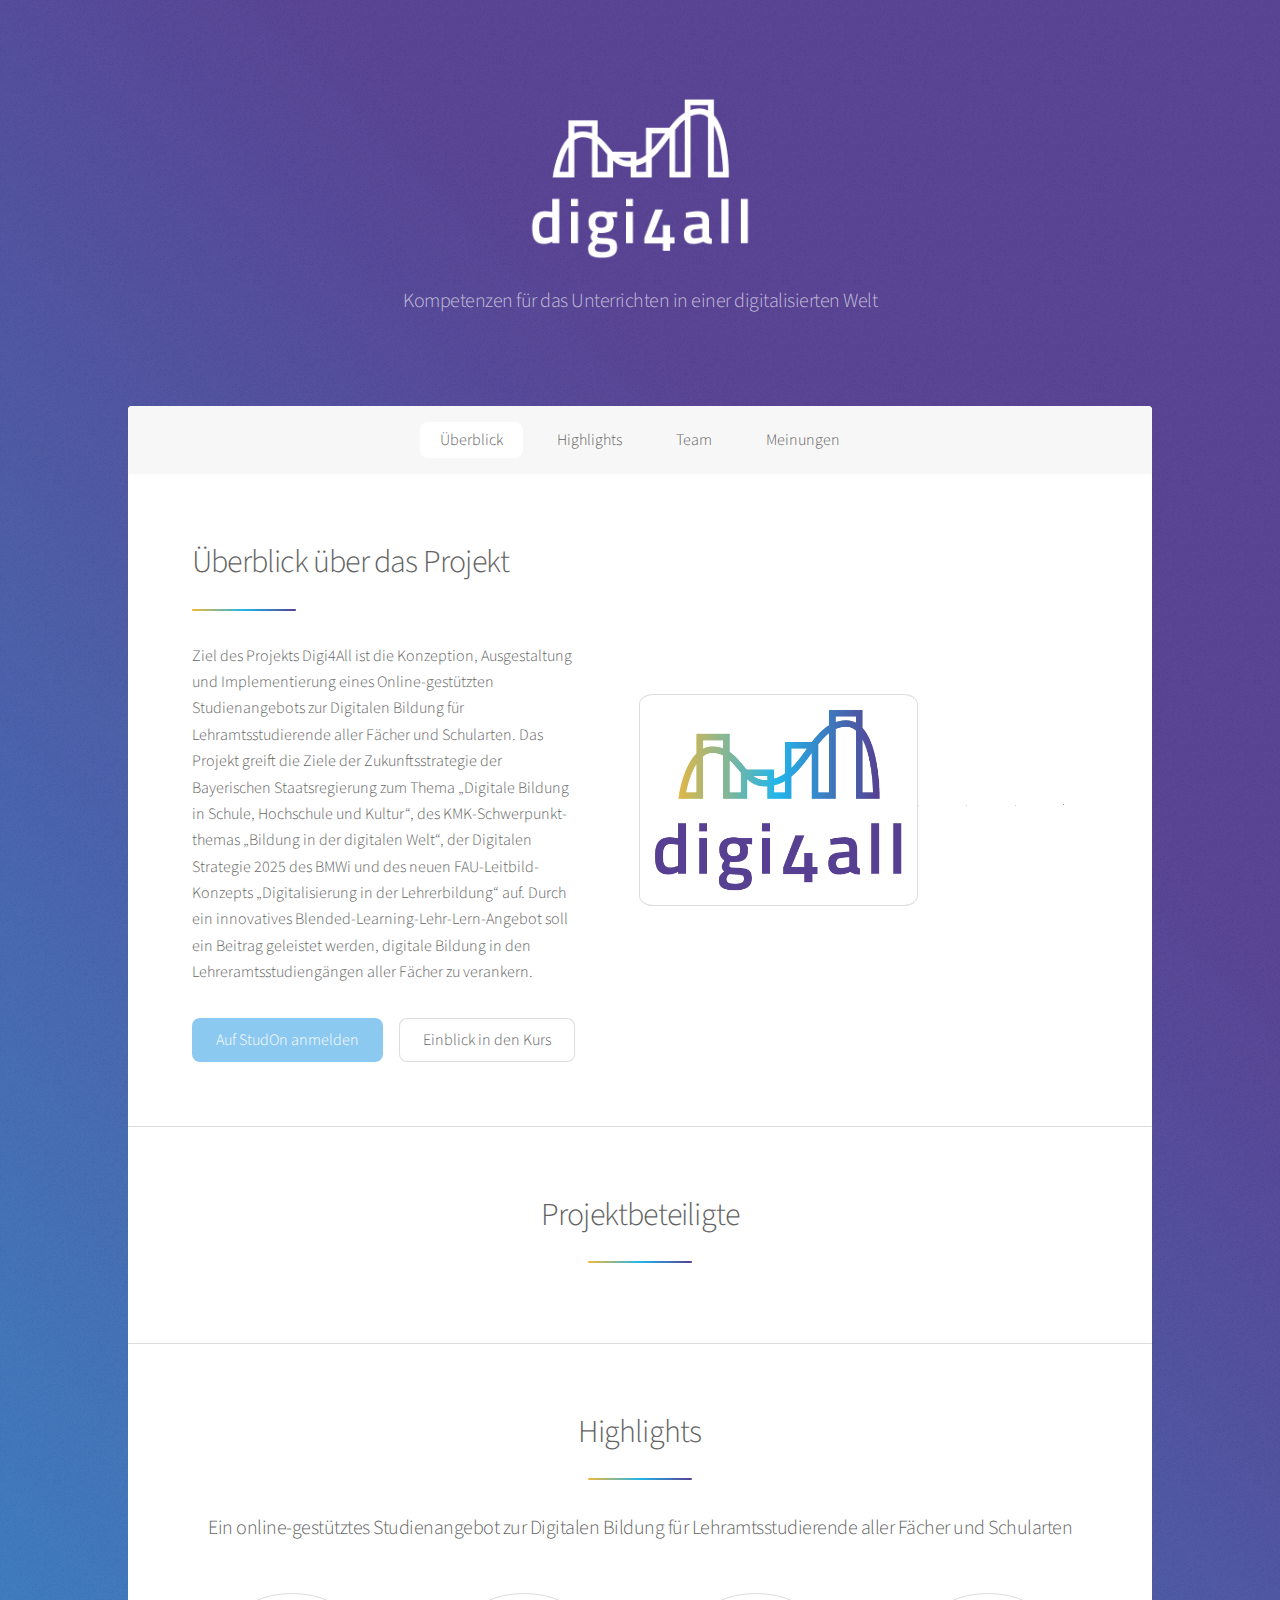
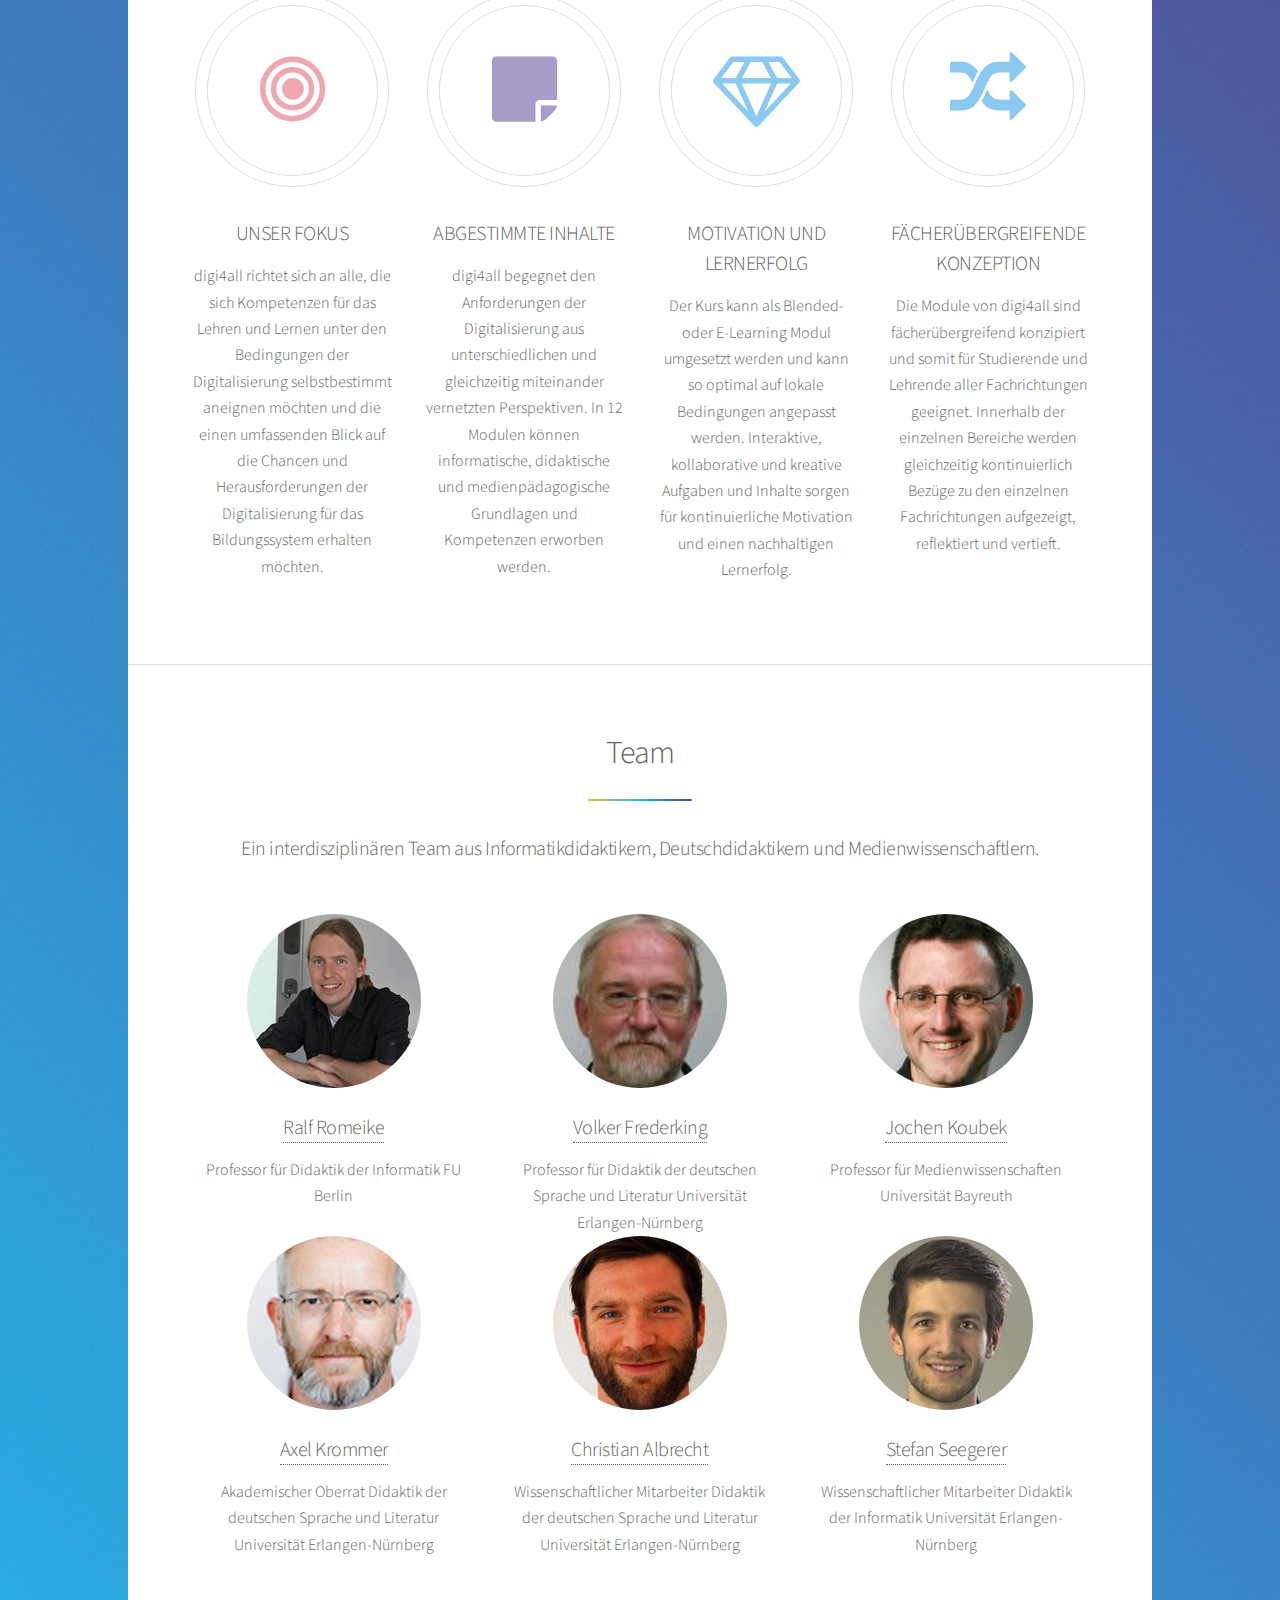
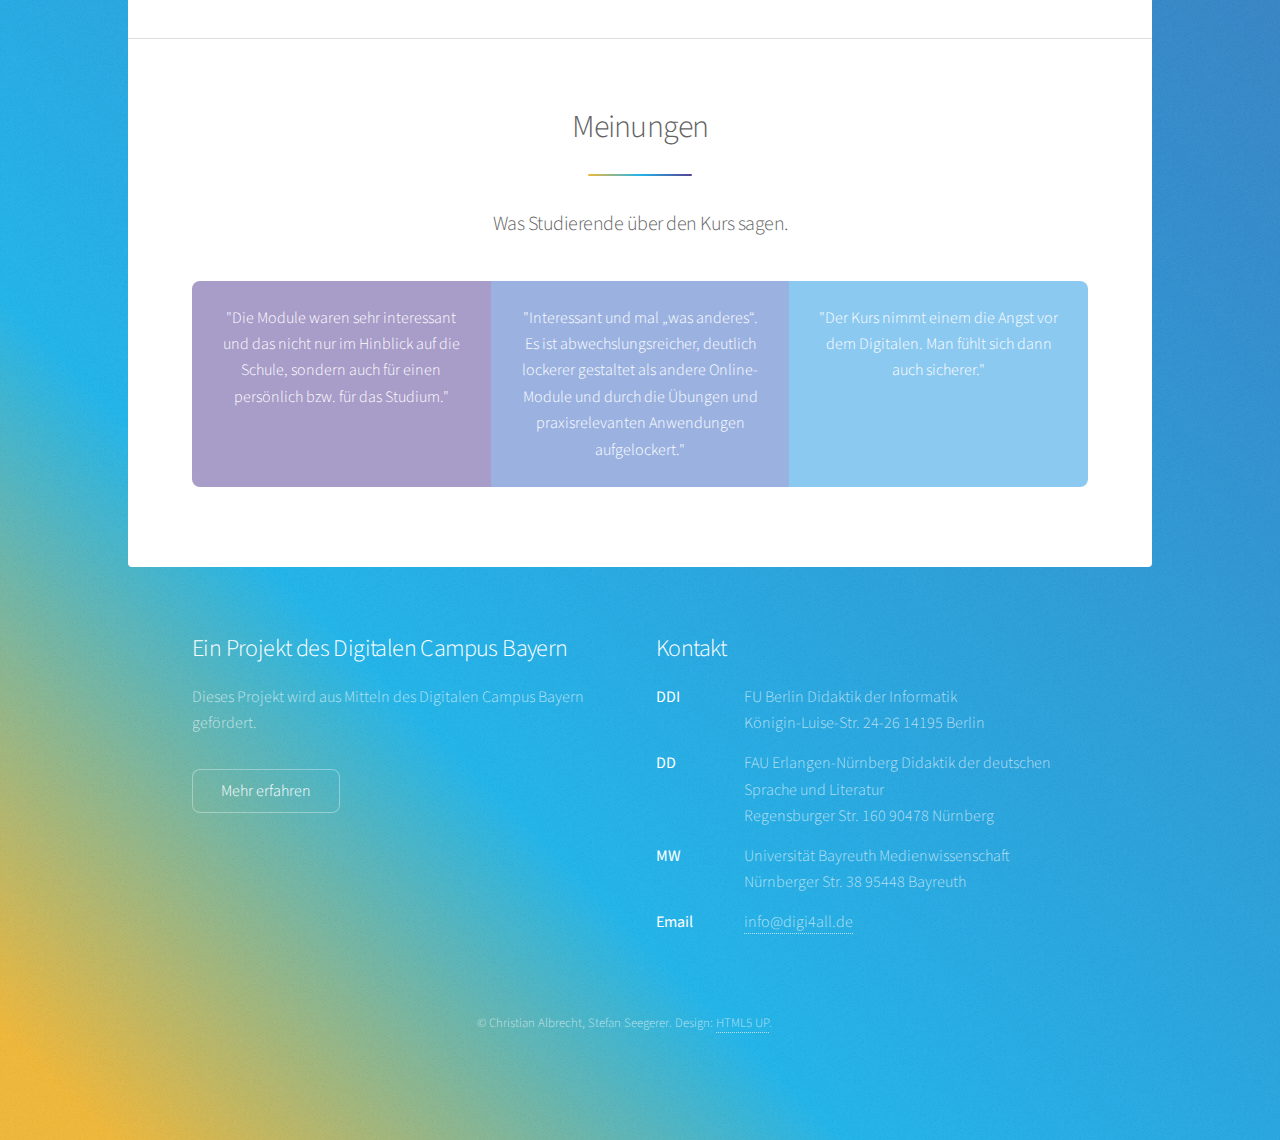
==== commit dc5b921d: "added uni logos" ====
--- a/index.html
+++ b/index.html
@@ -53,12 +53,37 @@
 										</header>
 										<p>Ziel des Projekts Digi4All ist die Konzeption, Ausgestaltung und Implementierung eines Online-gestützten Studienangebots zur Digitalen Bildung für Lehramtsstudierende aller Fächer und Schularten. Das Projekt greift die Ziele der Zukunftsstrategie der Bayerischen Staatsregierung zum Thema „Digitale Bildung in Schule, Hochschule und Kultur“, des KMK-Schwer­punkt­themas „Bildung in der digitalen Welt“, der Digitalen Strategie 2025 des BMWi und des neuen FAU-Leitbild-Konzepts „Digitalisierung in der Lehrerbildung“ auf. Durch ein innovatives Blended-Learning-Lehr-Lern-Angebot soll ein Beitrag geleistet werden, digitale Bildung in den Lehreramtsstudiengängen aller Fächer zu verankern.</p>
 										<ul class="actions">
-								            <li><a href="https://www.studon.fau.de/crs2664326_join.html" class="button primary">Auf StudOn anmelden</a></li>
+								            <li><a href="https://www.studon.fau.de/crs2862816_join.html" class="button primary">Auf StudOn anmelden</a></li>
                                             <li><a href="details.html" class="button">Einblick in den Kurs</a></li>
 										</ul>
 									</div>
 									<span class="image"><img src="images/logo.png" alt=""></span>
+                                    
+                                                 <div class="row">
+								        <div class="col-3" style="padding-left: 1.5em; padding-right: 1.5em;">
+                                            <img alt="FU Berlin" style="max-width: 100%; max-height: 50px" src="images/partner/fu.png" />
+                                        </div>
+
+								        <div class="col-3" style="padding-left: 1.5em; padding-right: 1.5em;">
+                                            <img alt="FAU Erlangen-Nürnberg" style="max-width: 100%; max-height: 50px" src="images/partner/fau.png" />
+                                        </div>
+                                     
+								        <div class="col-3" style="padding-left: 1.5em; padding-right: 1.5em;">
+                                            <img alt="Universität Bayreuth" style="max-width: 100%; max-height: 50px" src="images/partner/ub.png" />
+                                        </div>
+								        <div class="col-3" style="padding-left: 1.5em; padding-right: 1.5em;">
+                                            <img alt="Freistaat Bayern" style="max-width: 100%; max-height: 50px" src="images/partner/bayern.png" />
+                                        </div>
+                                    </div>
 								</div>
+							</section>
+                        
+                        	<section id="partner" class="main special">
+								<header class="major">
+									<h2>Projektbeteiligte</h2>
+                       
+                                                                        							
+								</header>
 							</section>
 
 						<!-- First Section -->
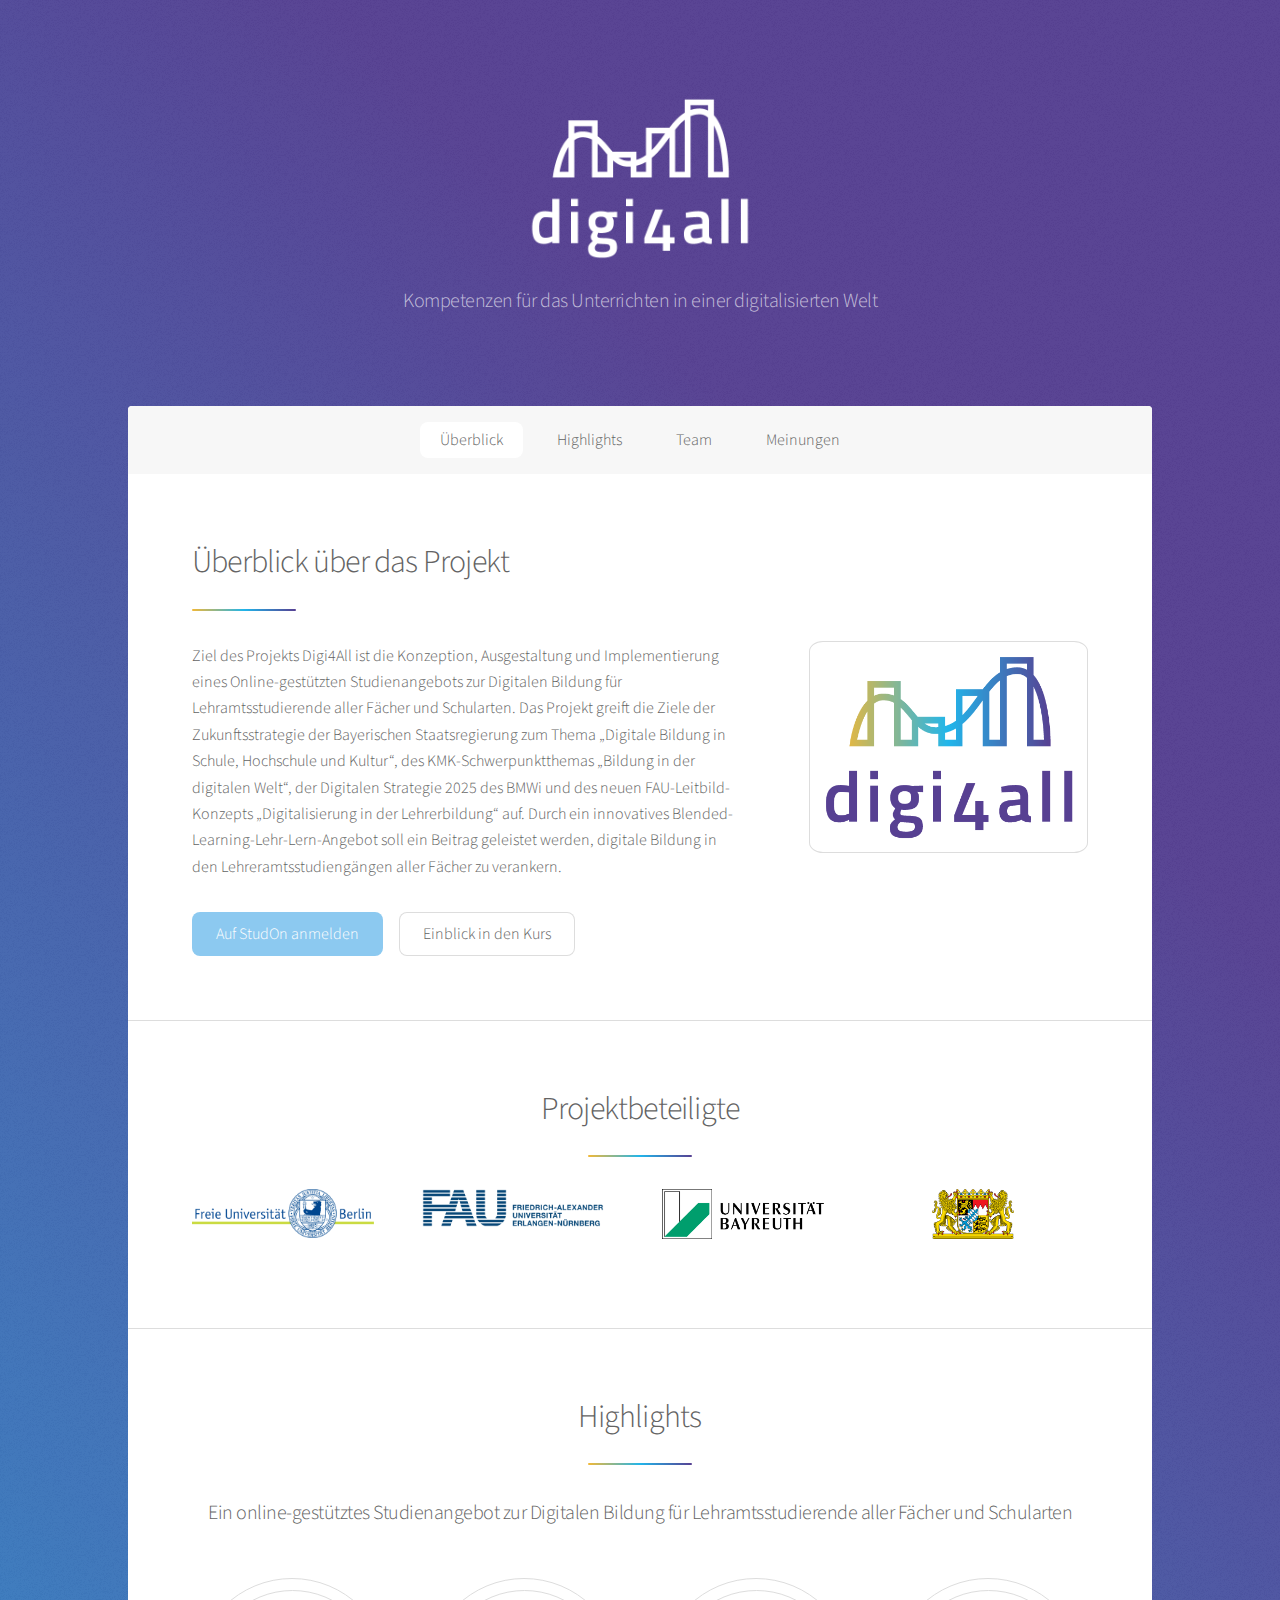
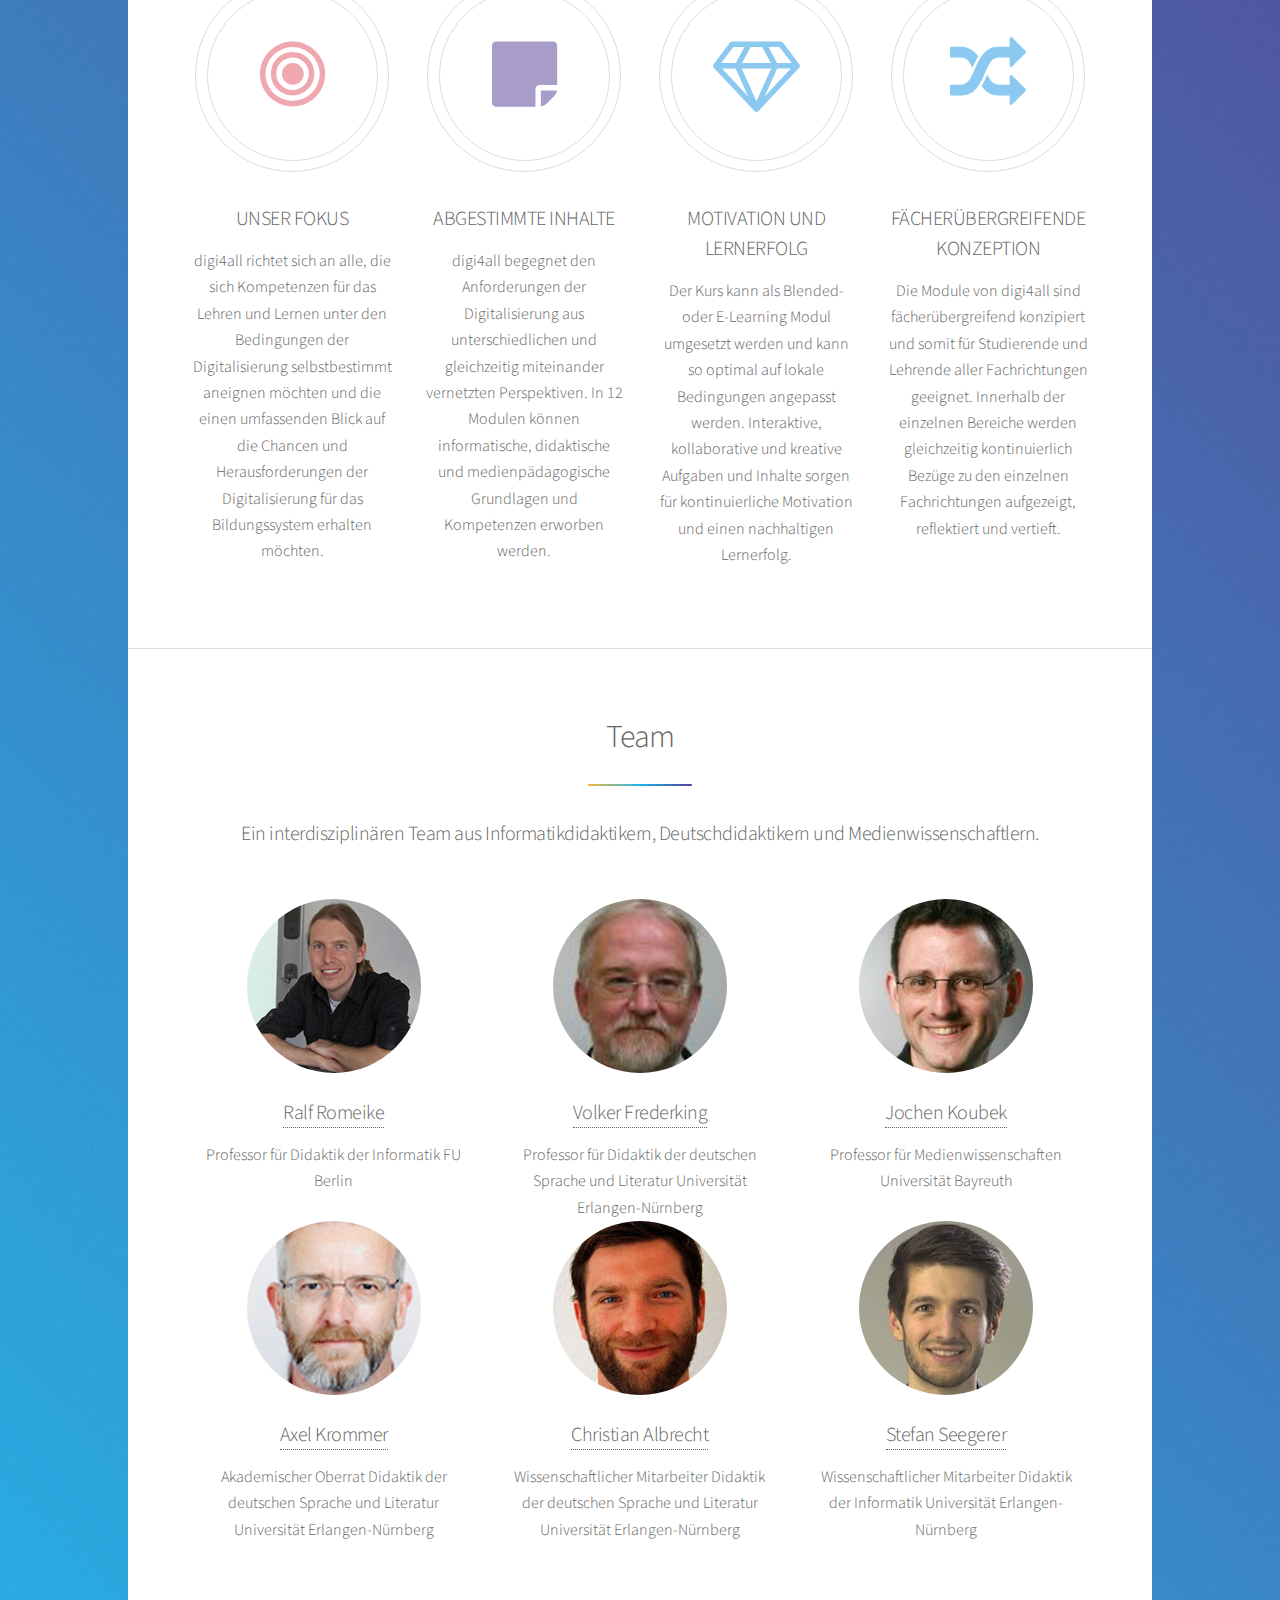
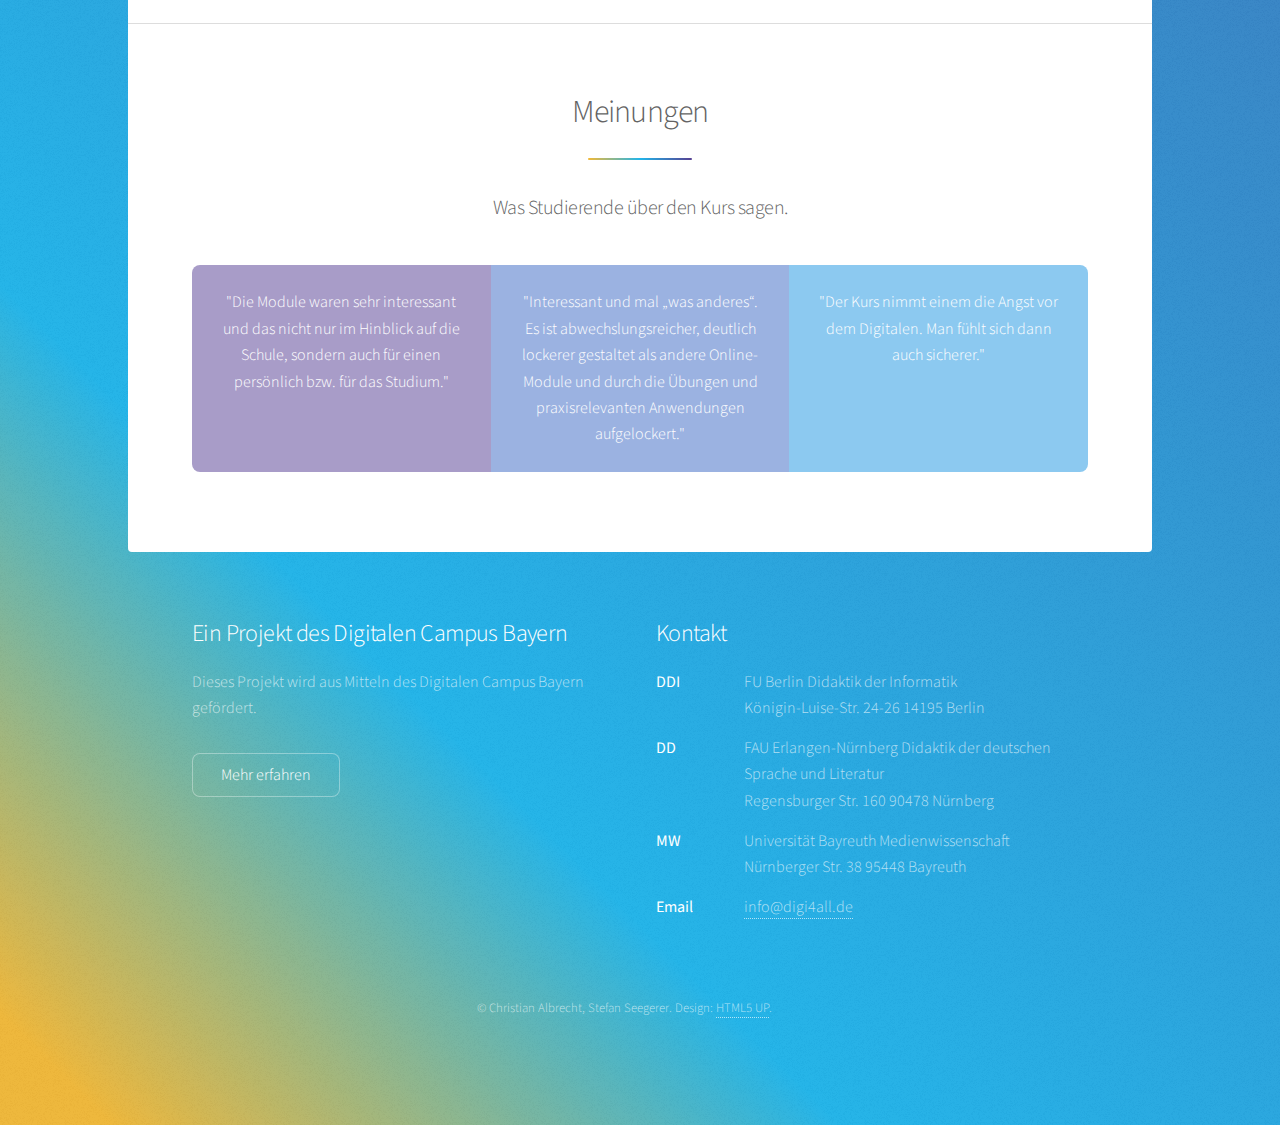
==== commit 6d9d6511: "append" ====
--- a/index.html
+++ b/index.html
@@ -58,30 +58,28 @@
 										</ul>
 									</div>
 									<span class="image"><img src="images/logo.png" alt=""></span>
-                                    
-                                                 <div class="row">
-								        <div class="col-3" style="padding-left: 1.5em; padding-right: 1.5em;">
-                                            <img alt="FU Berlin" style="max-width: 100%; max-height: 50px" src="images/partner/fu.png" />
-                                        </div>
-
-								        <div class="col-3" style="padding-left: 1.5em; padding-right: 1.5em;">
-                                            <img alt="FAU Erlangen-Nürnberg" style="max-width: 100%; max-height: 50px" src="images/partner/fau.png" />
-                                        </div>
-                                     
-								        <div class="col-3" style="padding-left: 1.5em; padding-right: 1.5em;">
-                                            <img alt="Universität Bayreuth" style="max-width: 100%; max-height: 50px" src="images/partner/ub.png" />
-                                        </div>
-								        <div class="col-3" style="padding-left: 1.5em; padding-right: 1.5em;">
-                                            <img alt="Freistaat Bayern" style="max-width: 100%; max-height: 50px" src="images/partner/bayern.png" />
-                                        </div>
-                                    </div>
 								</div>
 							</section>
                         
                         	<section id="partner" class="main special">
 								<header class="major">
 									<h2>Projektbeteiligte</h2>
-                       
+                                    <div class="row">
+								        <div class="col-3" style="padding-left: 1.5em; padding-right: 1.5em;">
+                                            <img alt="FU Berlin" style="max-width: 100%; max-height: 50px" src="images/partner/fu.png" />
+                                        </div>
+
+								        <div class="col-3" style="padding-left: 1.5em; padding-right: 1.5em;">
+                                            <img alt="FAU Erlangen-Nürnberg" style="max-width: 100%; max-height: 50px" src="images/partner/fau.png" />
+                                        </div>
+                                     
+								        <div class="col-3" style="padding-left: 1.5em; padding-right: 1.5em;">
+                                            <img alt="Universität Bayreuth" style="max-width: 100%; max-height: 50px" src="images/partner/ub.png" />
+                                        </div>
+								        <div class="col-3" style="padding-left: 1.5em; padding-right: 1.5em;">
+                                            <img alt="Freistaat Bayern" style="max-width: 100%; max-height: 50px" src="images/partner/bayern.png" />
+                                        </div>
+                                    </div>
                                                                         							
 								</header>
 							</section>
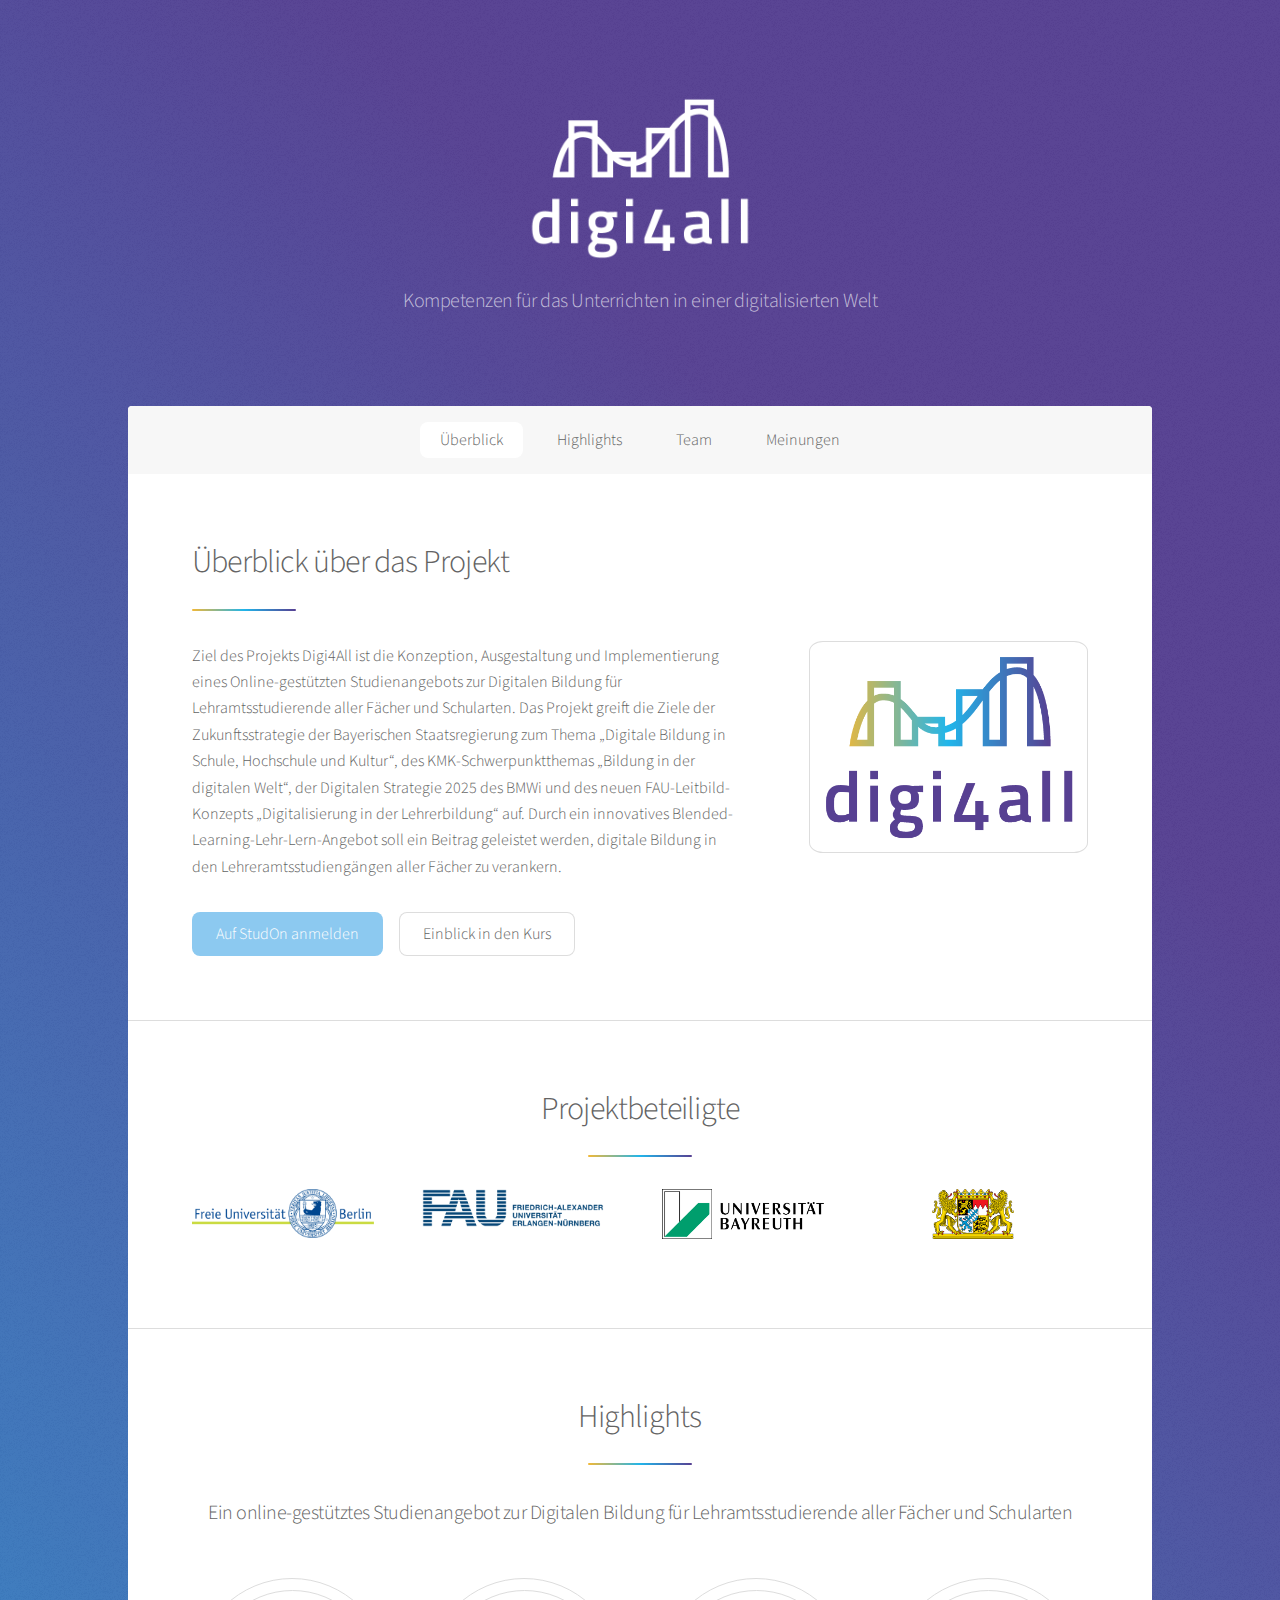
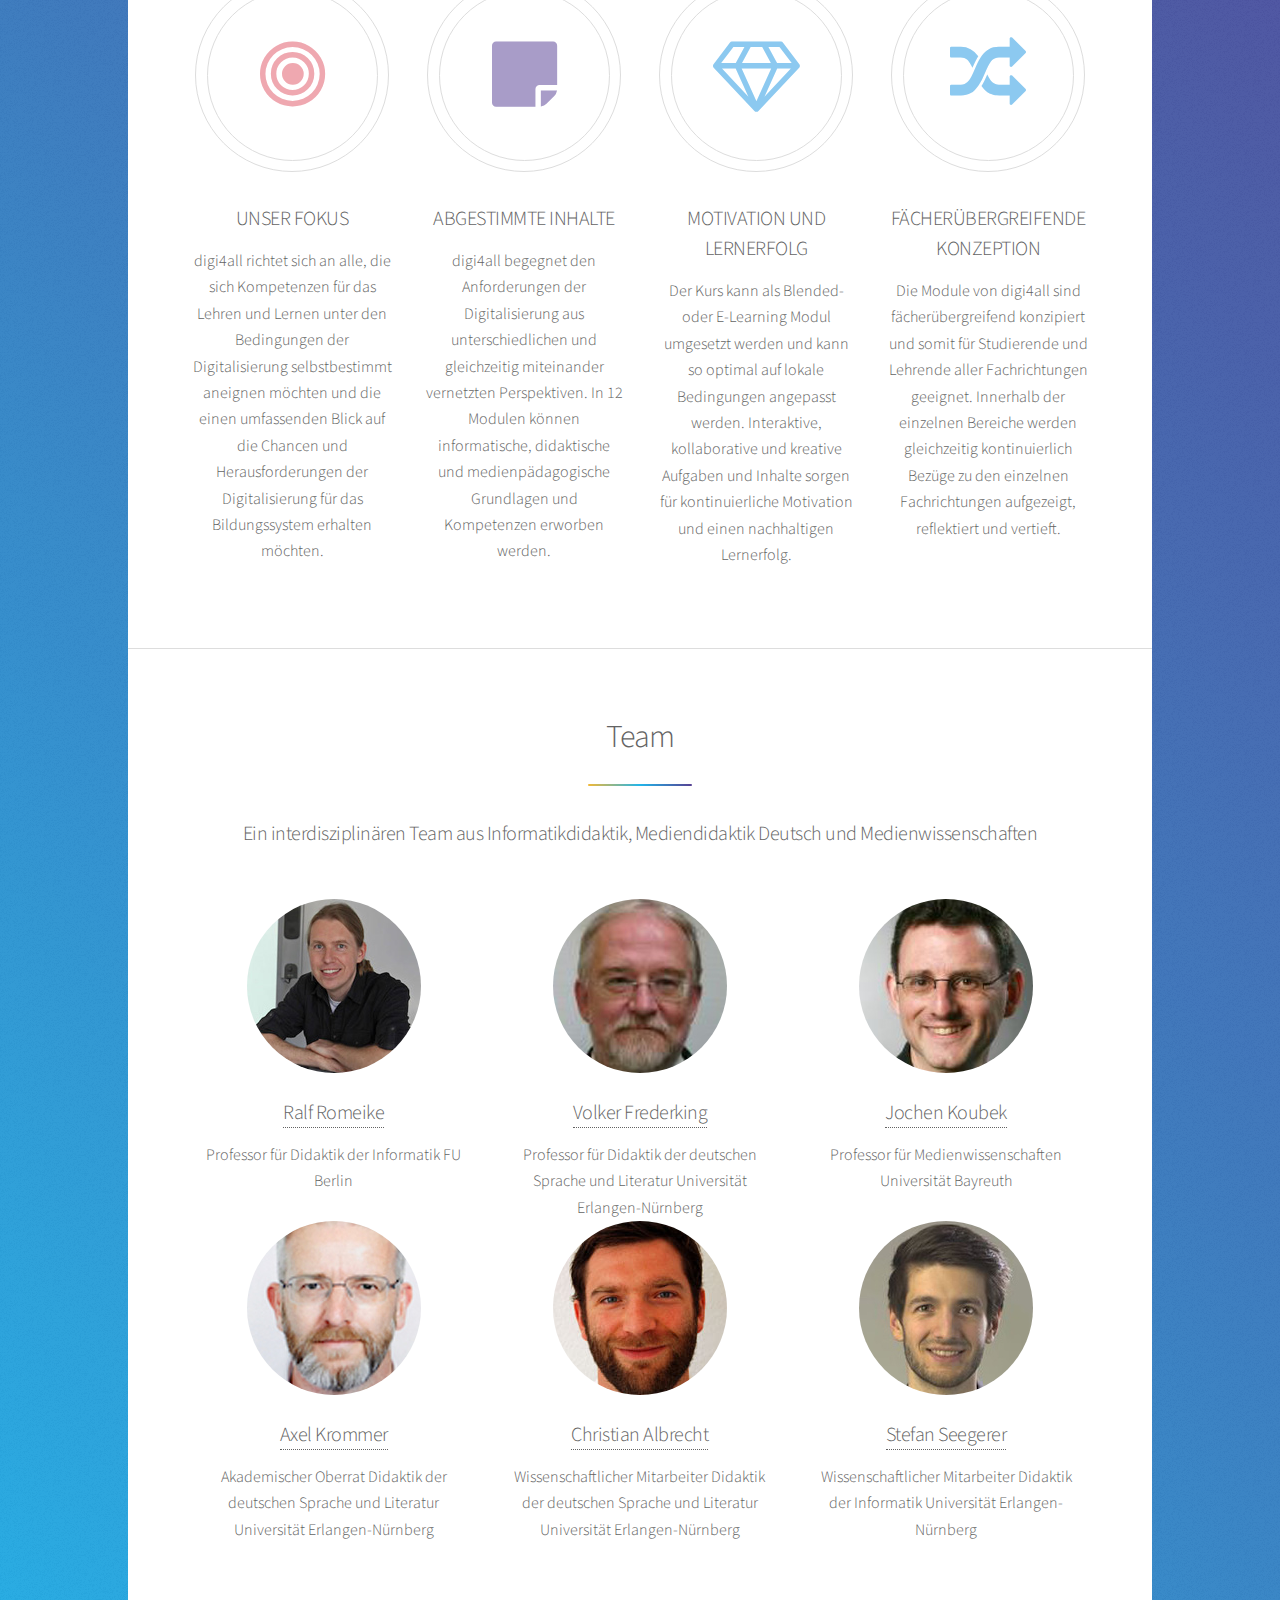
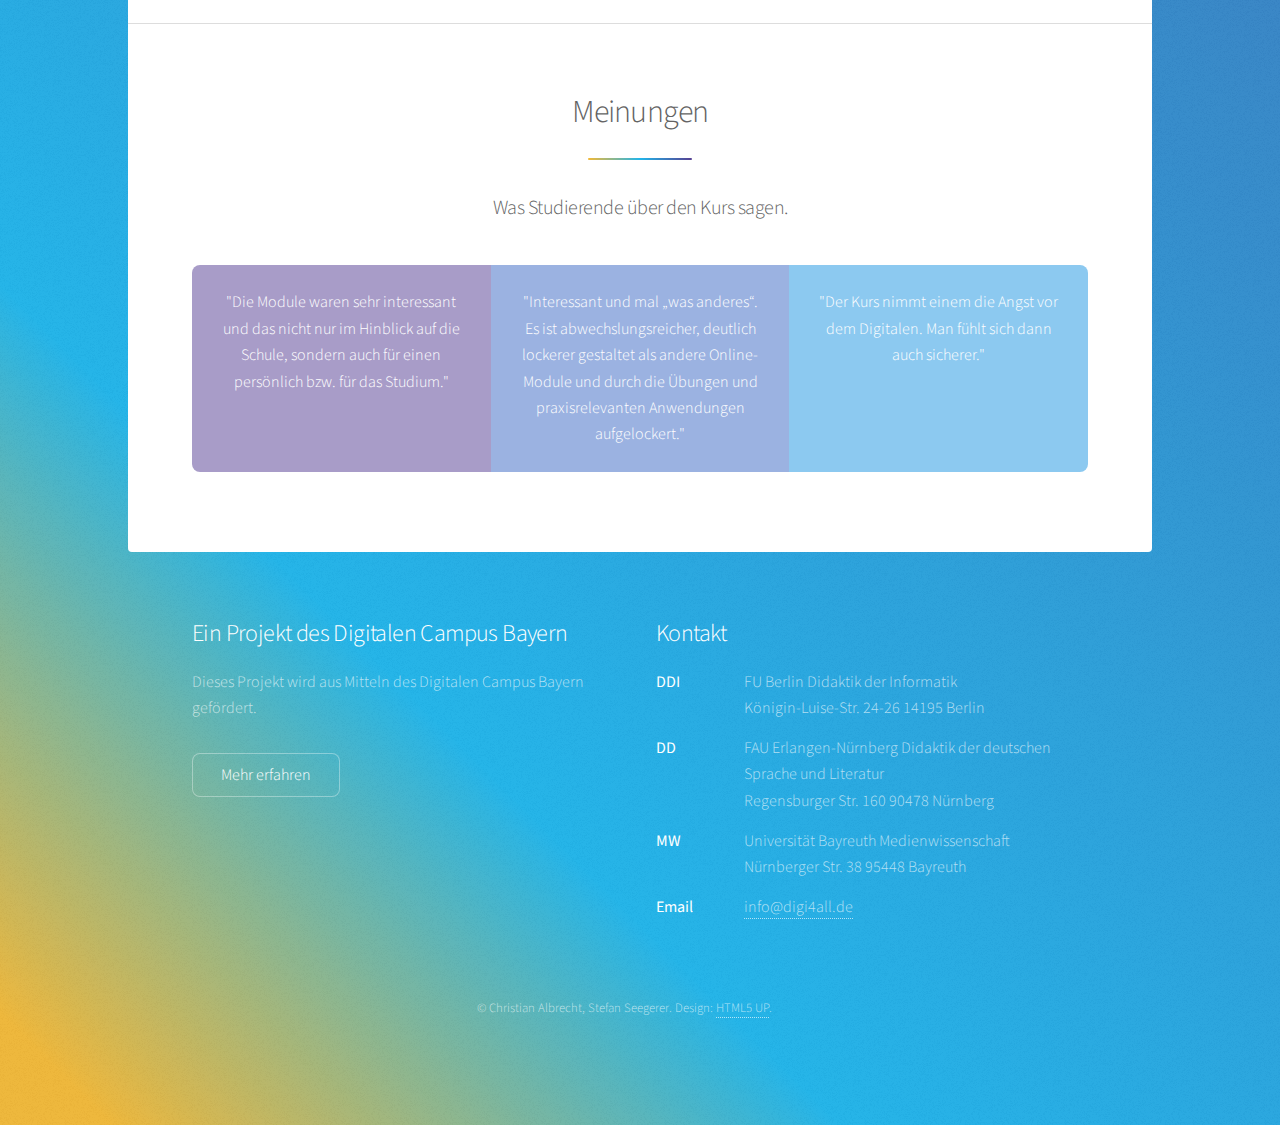
==== commit 9d2cb61b: "team text angepasst" ====
--- a/index.html
+++ b/index.html
@@ -120,7 +120,7 @@
 							<section id="second" class="main special">
 								<header class="major">
 									<h2>Team</h2>
-									<p>Ein interdisziplinären Team aus Informatikdidaktikern, Deutschdidaktikern und Medienwissenschaftlern.</p>
+									<p>Ein interdisziplinären Team aus Informatikdidaktik, Mediendidaktik Deutsch und Medienwissenschaften</p>
 								</header>
                                 <ul class="features team-members">
                                 <li>
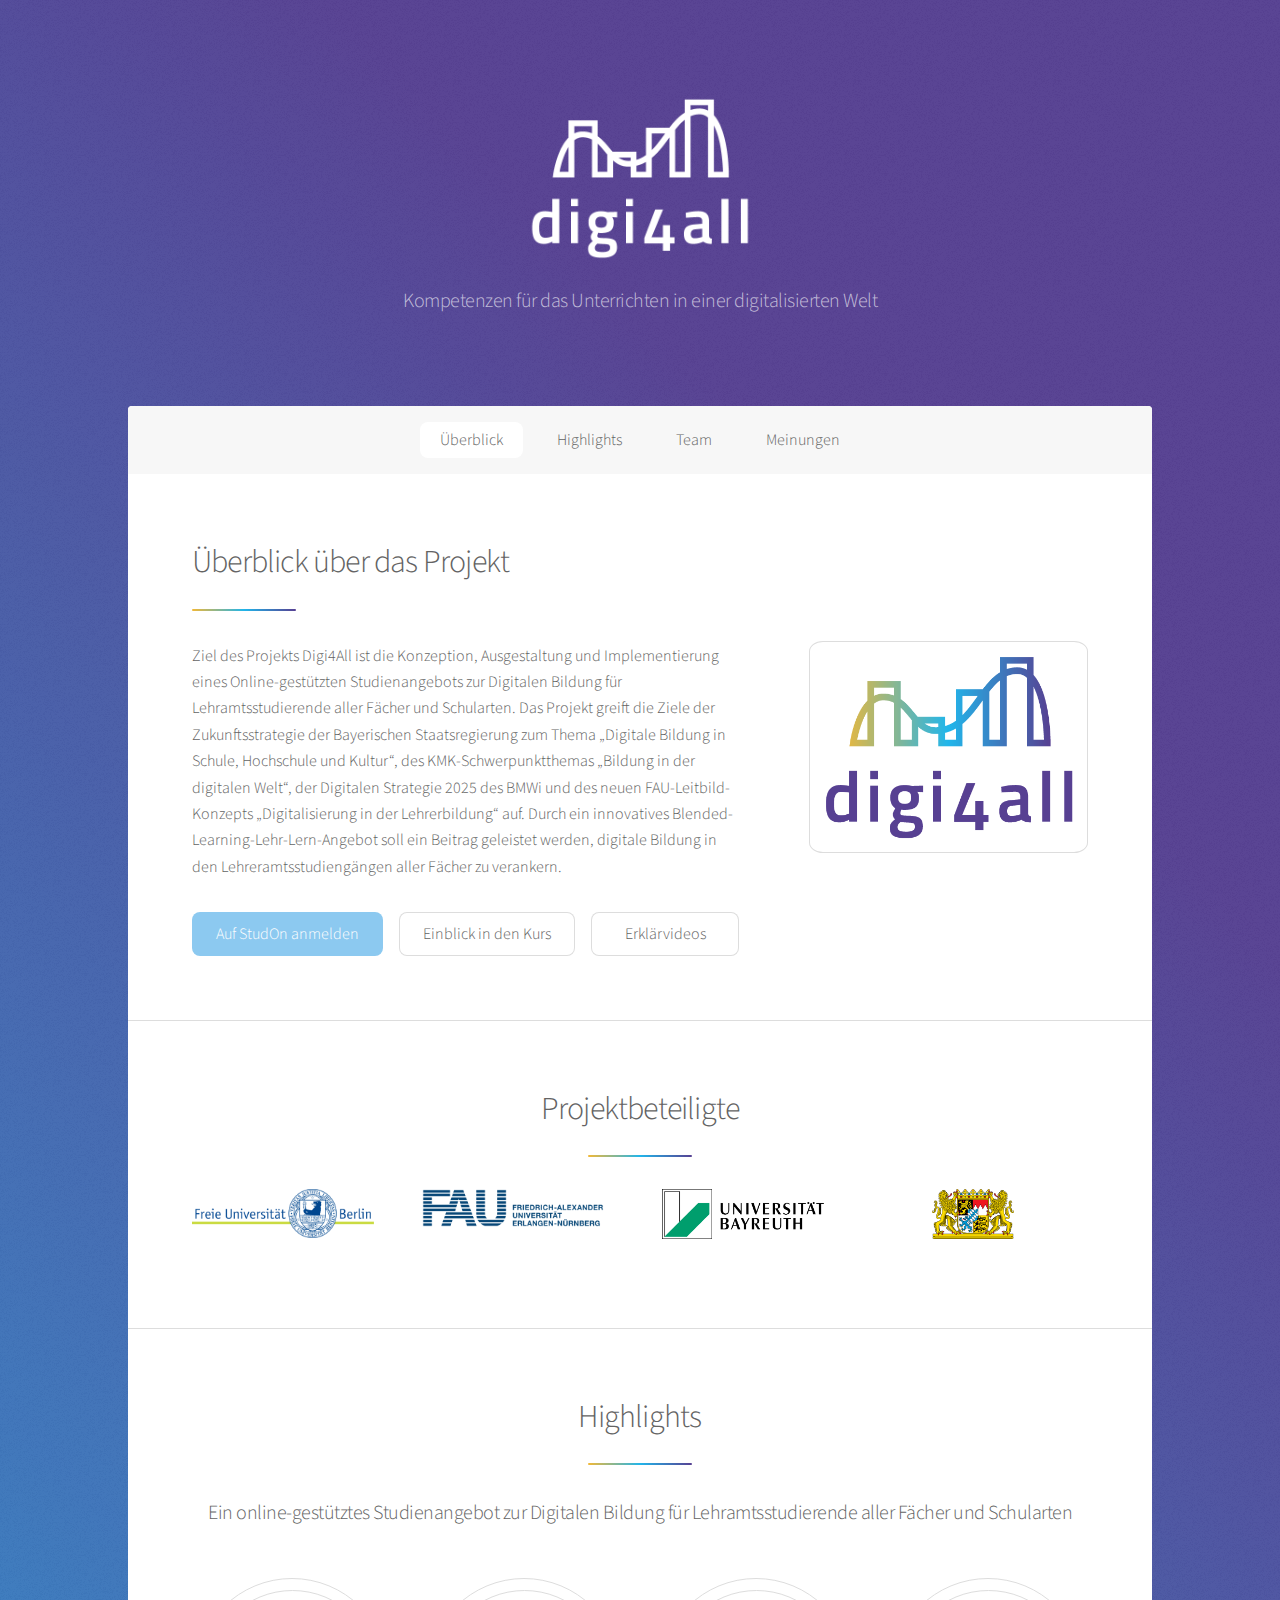
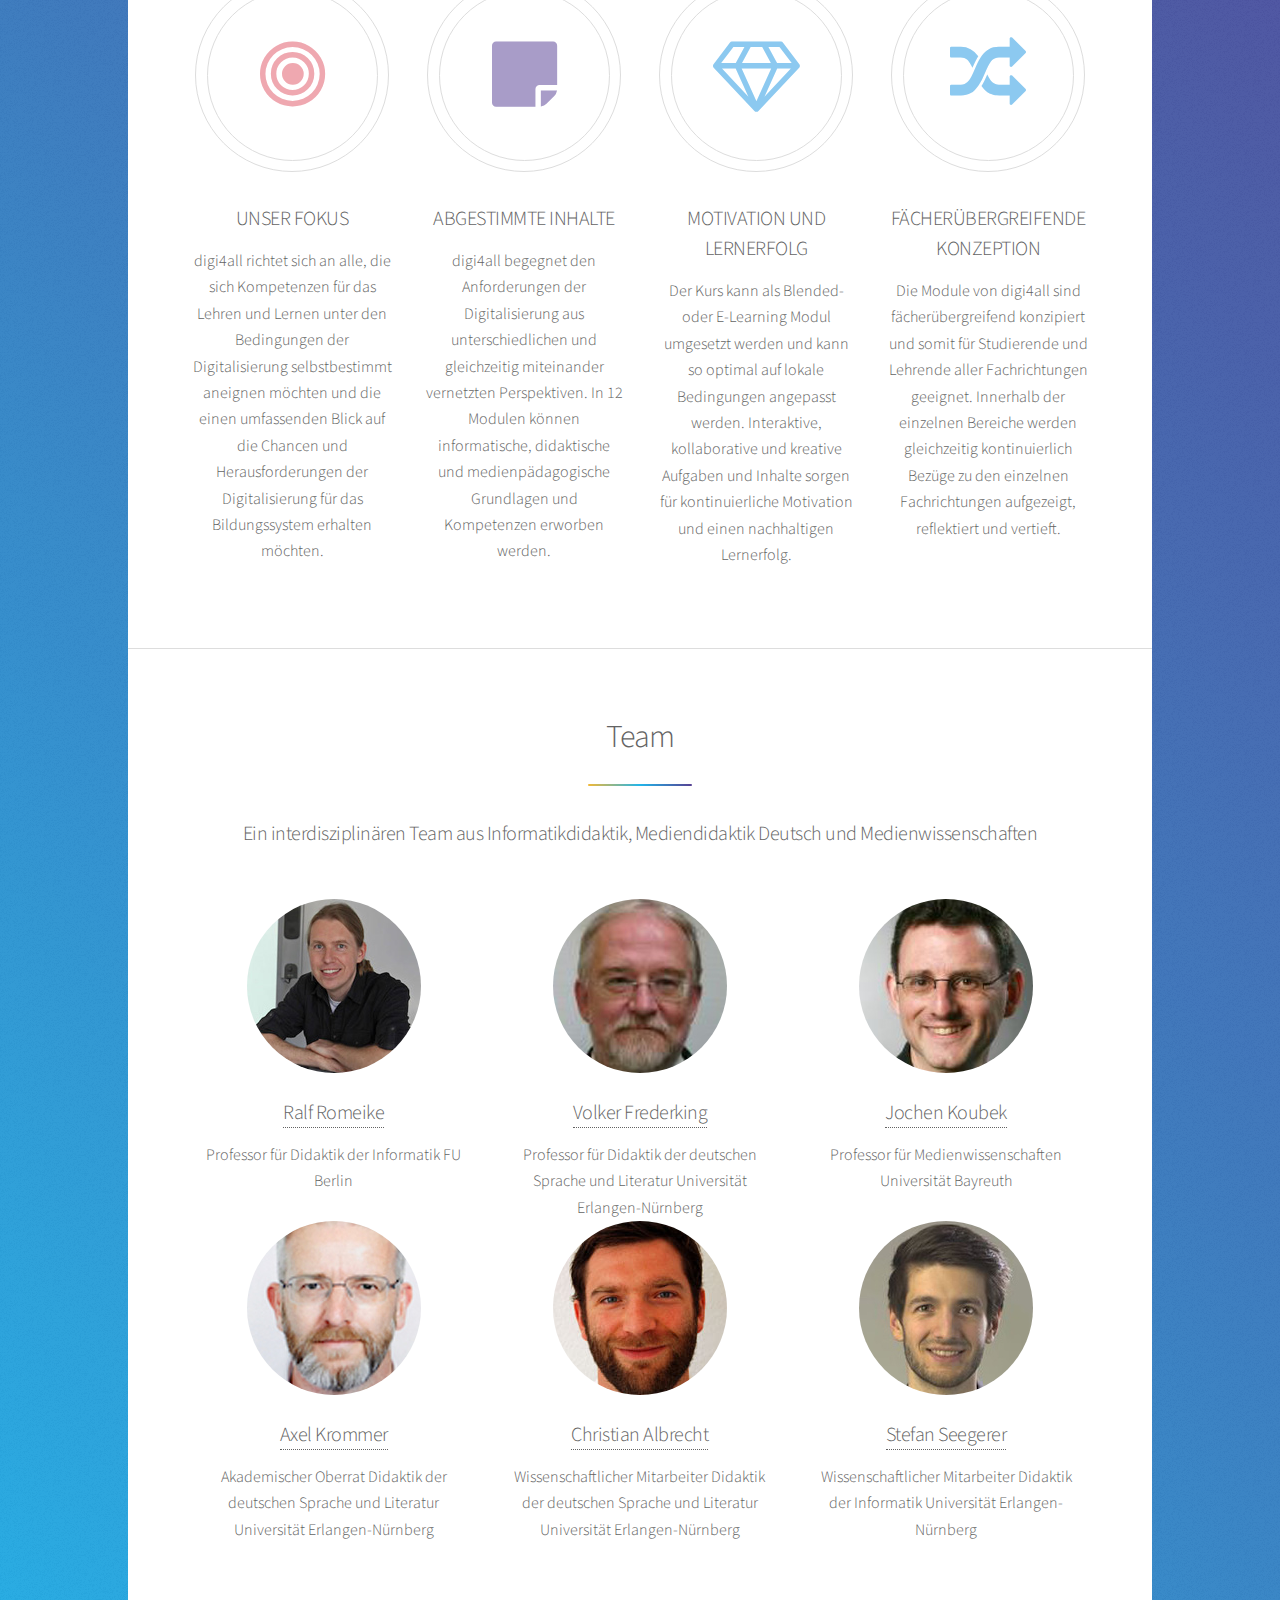
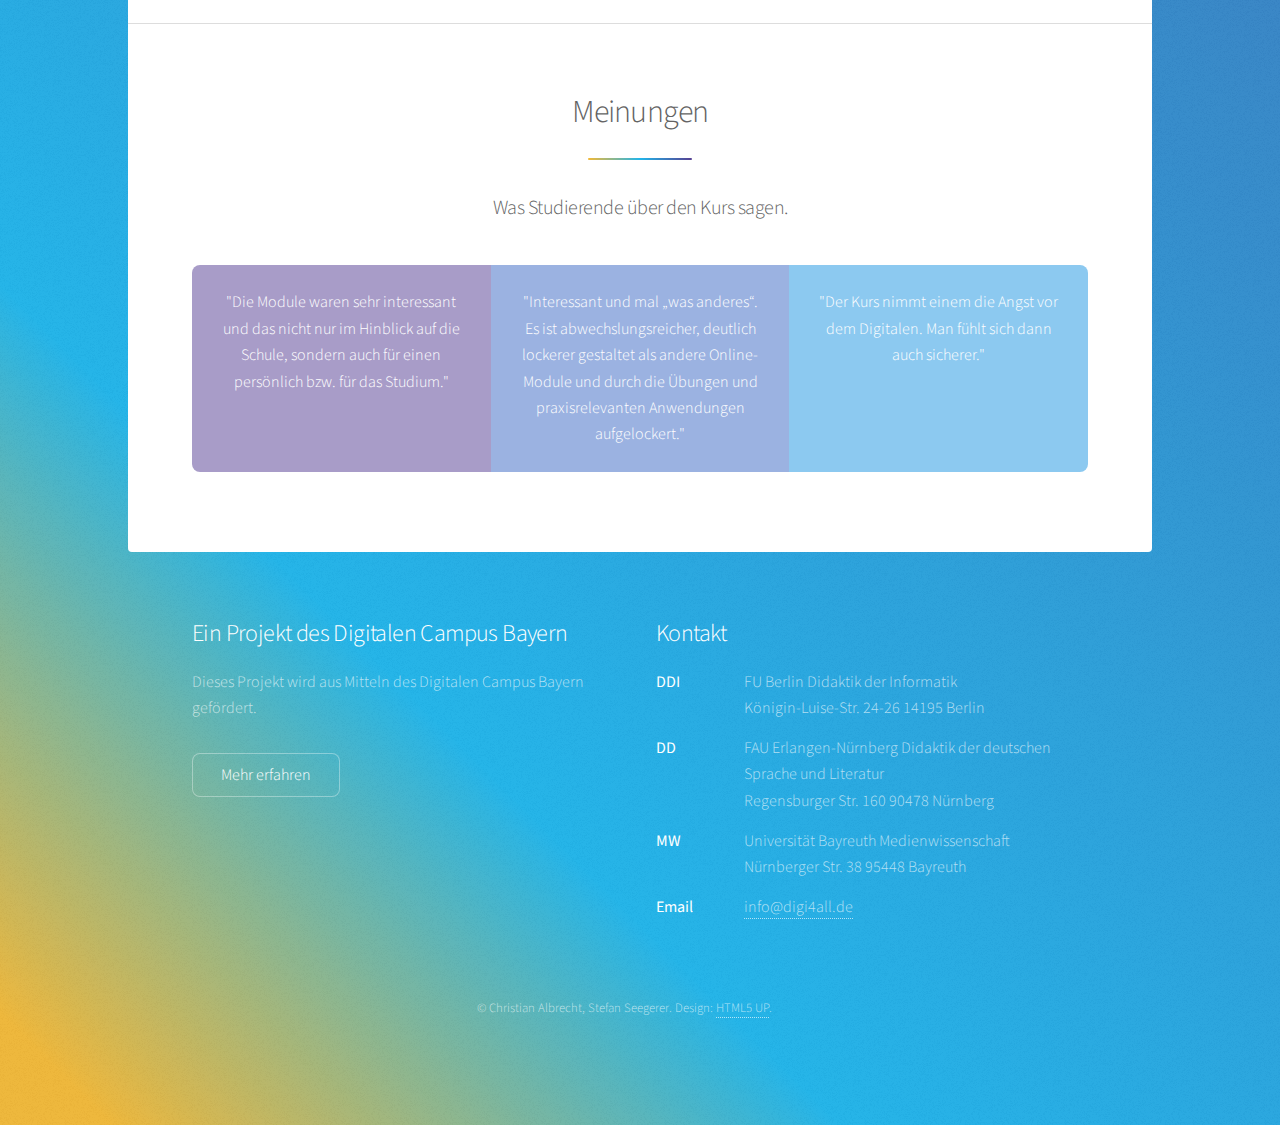
==== commit 1f985a93: "Update index.html" ====
--- a/index.html
+++ b/index.html
@@ -53,8 +53,9 @@
 										</header>
 										<p>Ziel des Projekts Digi4All ist die Konzeption, Ausgestaltung und Implementierung eines Online-gestützten Studienangebots zur Digitalen Bildung für Lehramtsstudierende aller Fächer und Schularten. Das Projekt greift die Ziele der Zukunftsstrategie der Bayerischen Staatsregierung zum Thema „Digitale Bildung in Schule, Hochschule und Kultur“, des KMK-Schwer­punkt­themas „Bildung in der digitalen Welt“, der Digitalen Strategie 2025 des BMWi und des neuen FAU-Leitbild-Konzepts „Digitalisierung in der Lehrerbildung“ auf. Durch ein innovatives Blended-Learning-Lehr-Lern-Angebot soll ein Beitrag geleistet werden, digitale Bildung in den Lehreramtsstudiengängen aller Fächer zu verankern.</p>
 										<ul class="actions">
-								            <li><a href="https://www.studon.fau.de/crs2862816_join.html" class="button primary">Auf StudOn anmelden</a></li>
-                                            <li><a href="details.html" class="button">Einblick in den Kurs</a></li>
+								            		<li><a href="https://www.studon.fau.de/crs3256290_join.html" class="button primary">Auf StudOn anmelden</a></li>
+                                            						<li><a href="details.html" class="button">Einblick in den Kurs</a></li>
+											<li><a href="https://www.youtube.com/channel/UC0qkvd4qDNdCKidCxQzeOsw" class="button">Erklärvideos</a></li>
 										</ul>
 									</div>
 									<span class="image"><img src="images/logo.png" alt=""></span>
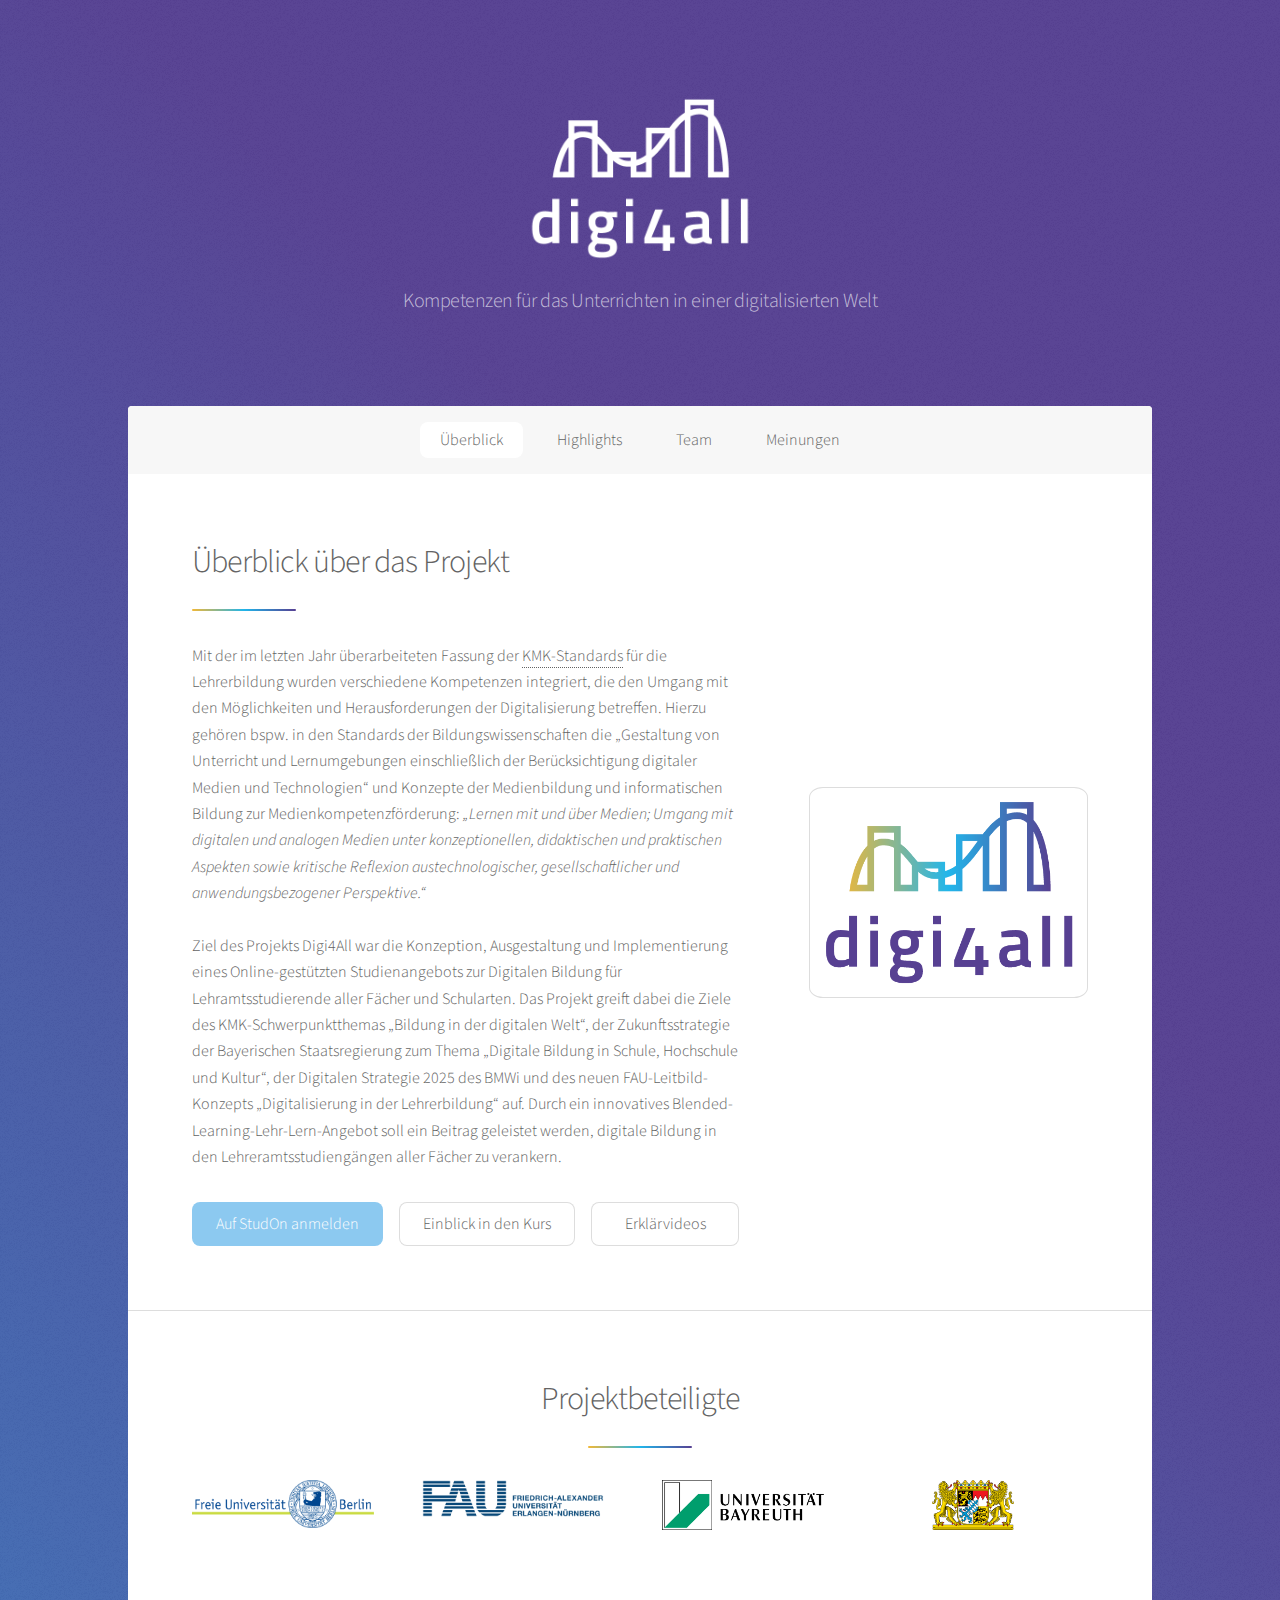
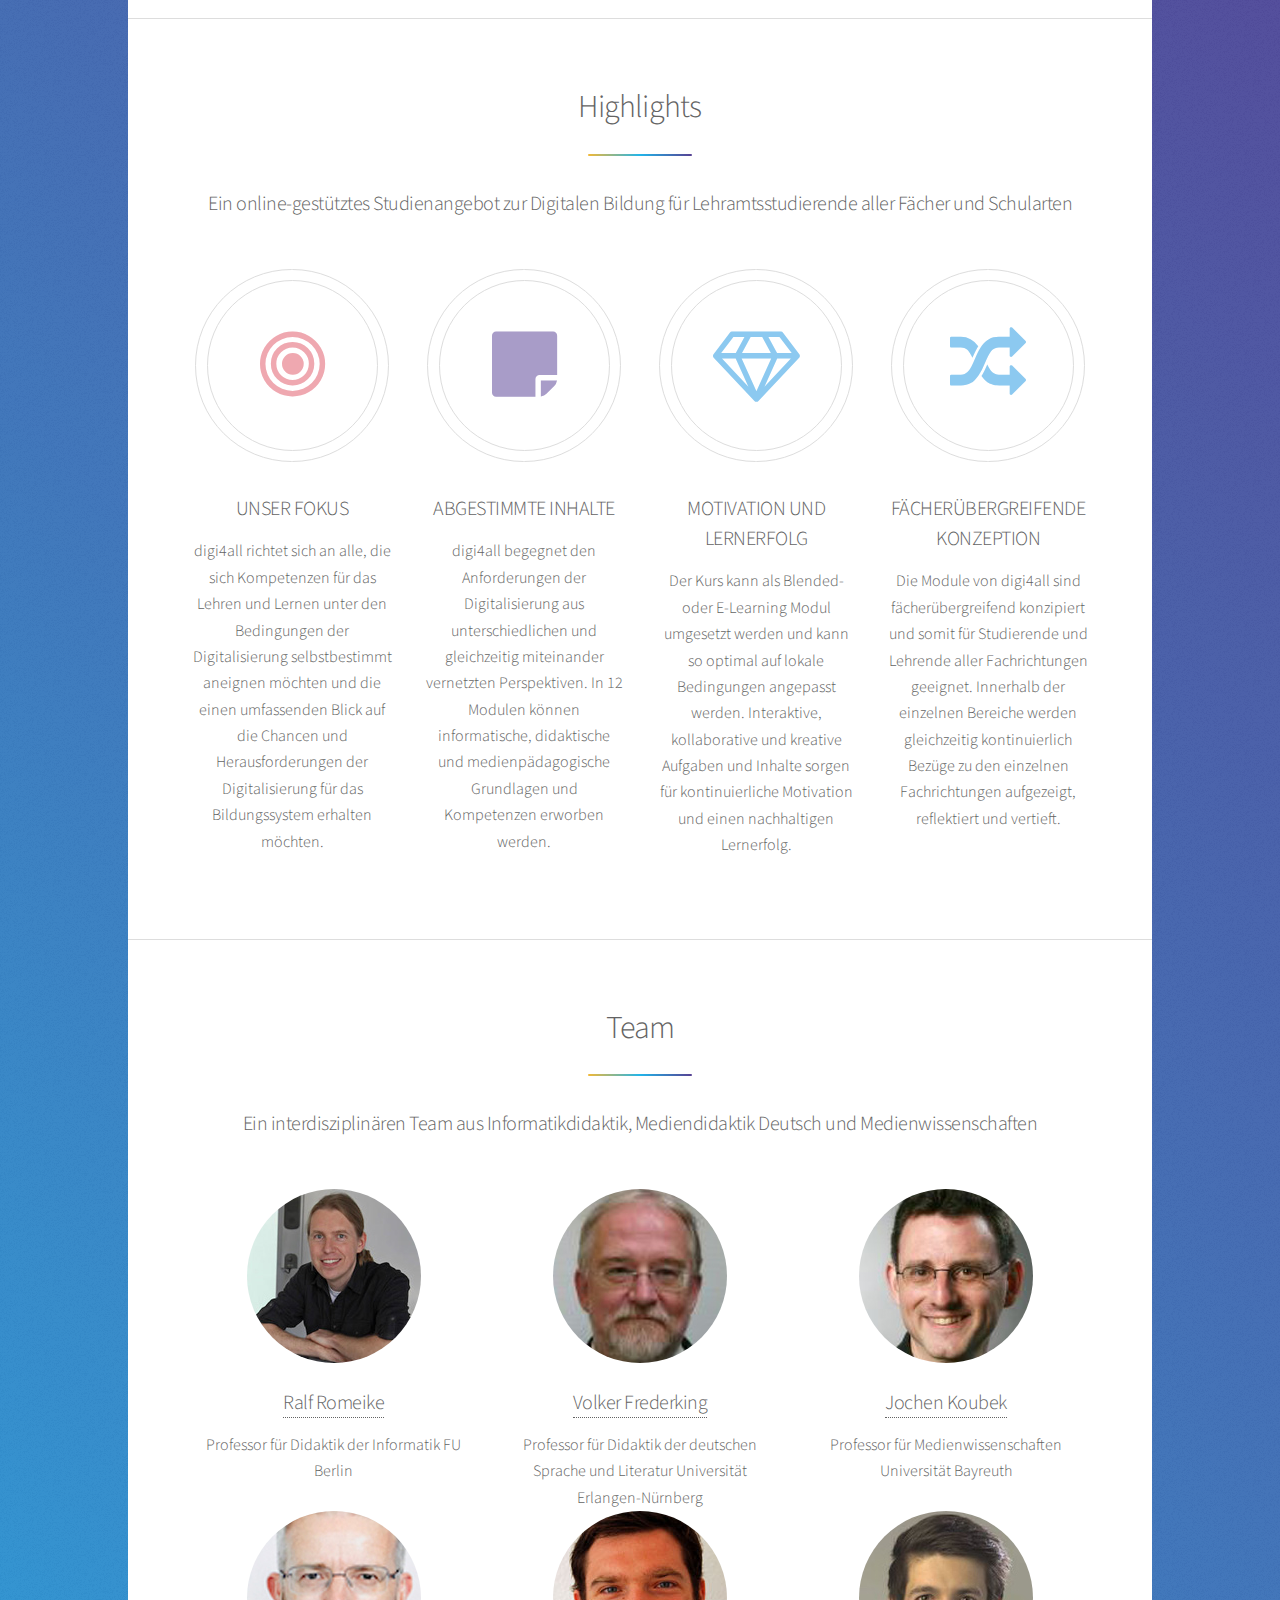
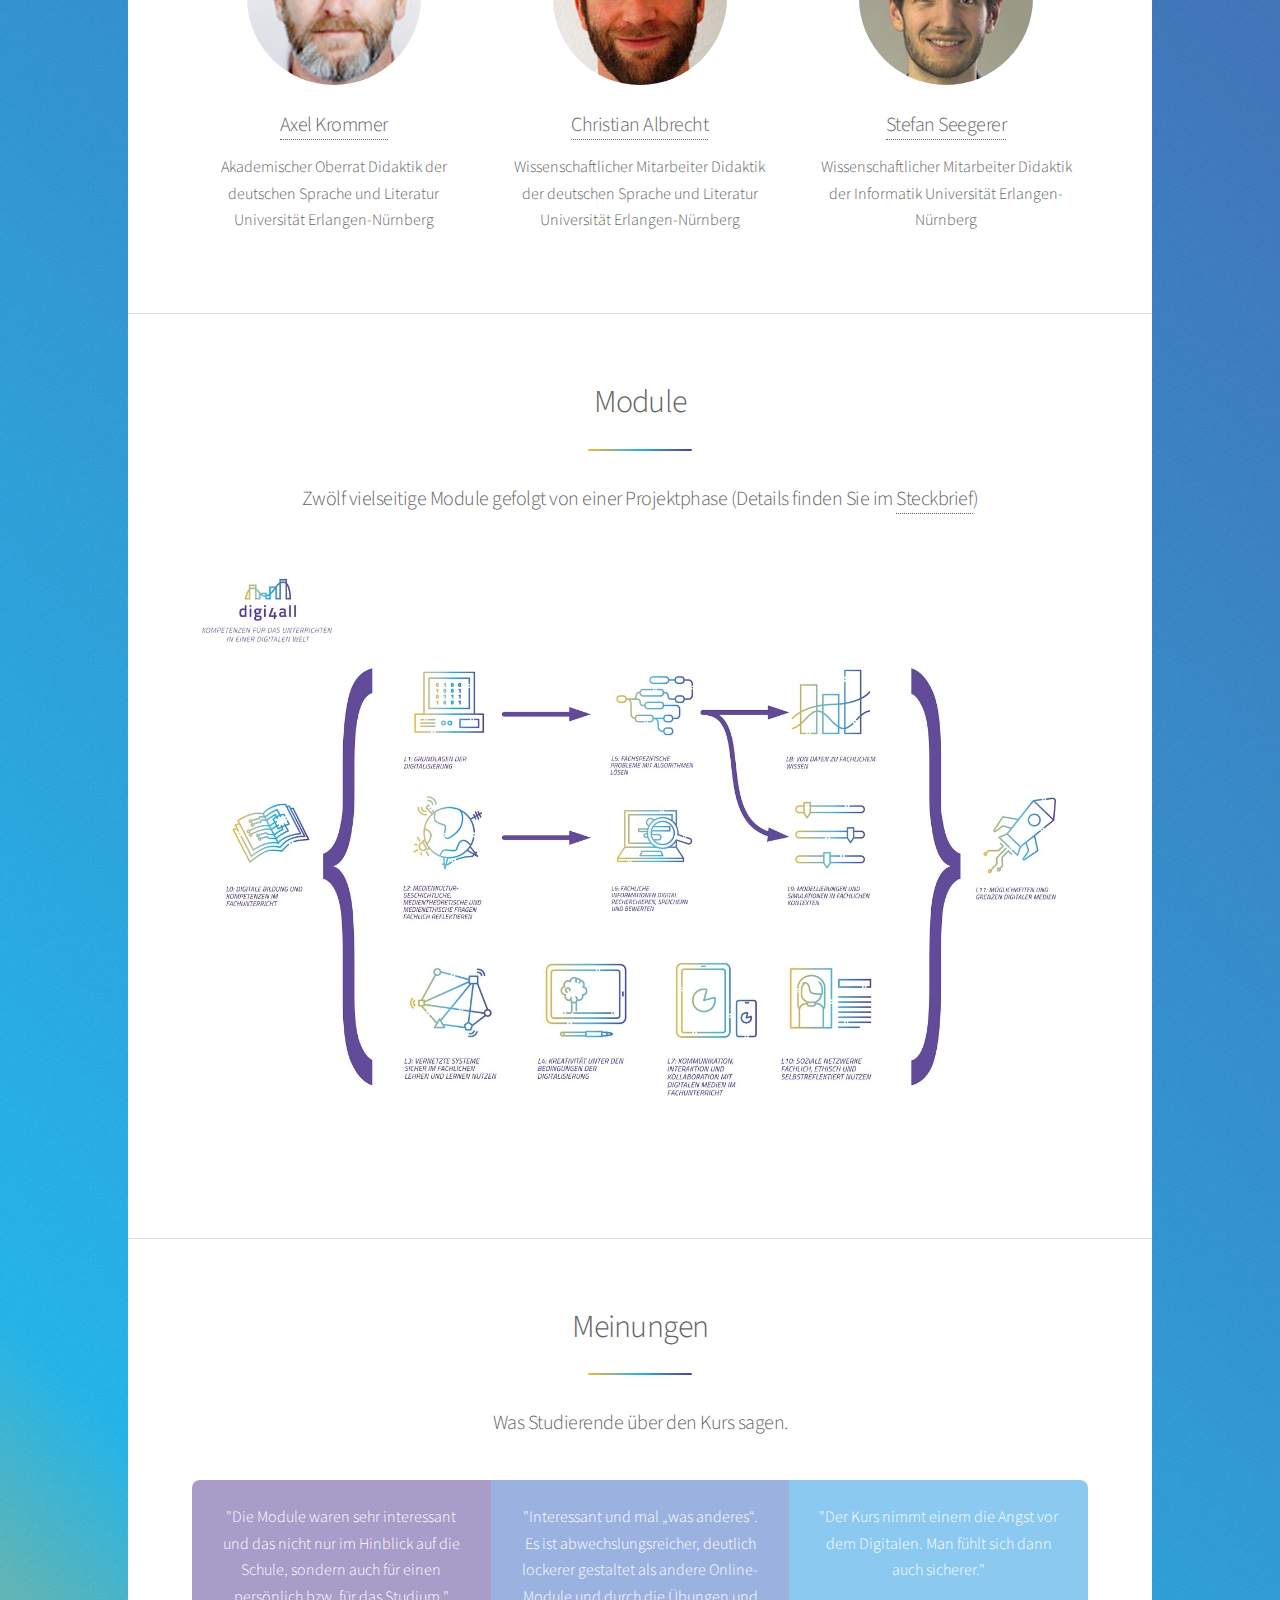
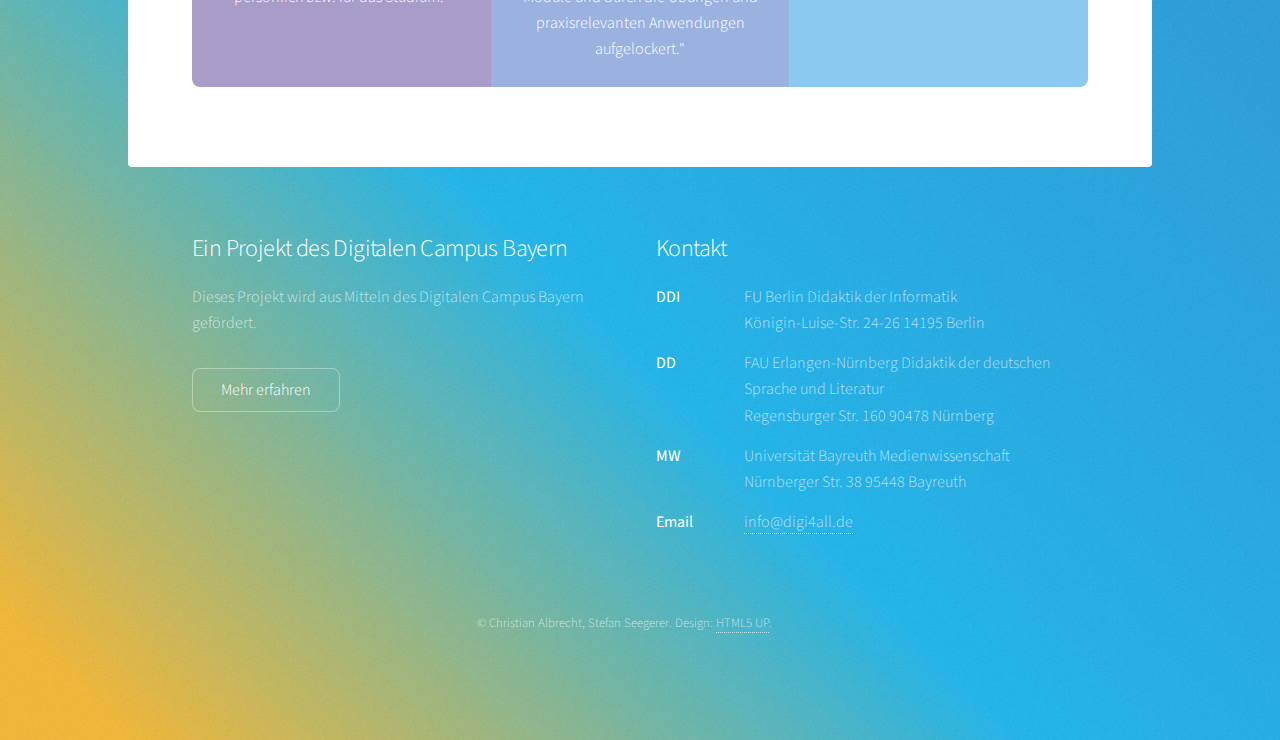
==== commit 26108111: "paar Infos hinzugefügt" ====
--- a/index.html
+++ b/index.html
@@ -1,235 +1,418 @@
-<!DOCTYPE HTML>
+<!DOCTYPE html>
 <!--
 	Stellar by HTML5 UP
 	html5up.net | @ajlkn
 	Free for personal and commercial use under the CCA 3.0 license (html5up.net/license)
 -->
 <html>
-	<head>
-		<title>digi4all</title>
-		<meta charset="utf-8" />
-		<meta name="viewport" content="width=device-width, initial-scale=1, user-scalable=no" />
-		<link rel="stylesheet" href="assets/css/main.css" />
-		<noscript><link rel="stylesheet" href="assets/css/noscript.css" /></noscript>
-        
-        <link rel="apple-touch-icon" sizes="180x180" href="/apple-touch-icon.png">
-        <link rel="icon" type="image/png" sizes="32x32" href="/favicon-32x32.png">
-        <link rel="icon" type="image/png" sizes="16x16" href="/favicon-16x16.png">
-        <link rel="manifest" href="/site.webmanifest">
-        <meta name="msapplication-TileColor" content="#da532c">
-        <meta name="theme-color" content="#ffffff">
-	</head>
-	<body class="">
-
-		<!-- Wrapper -->
-			<div id="wrapper">
-
-				<!-- Header -->
-					<header id="header" class="alt">
-						<span class="logo"><img src="images/logo-komplett-weiss.png" alt=""></span>
-						<!-- <h1>Digi4All</h1>-->
-						<p>Kompetenzen für das Unterrichten in einer digitalisierten Welt
-					</header>
-
-				<!-- Nav -->
-					<nav id="nav" class="">
-						<ul>
-							<li><a href="#intro" class="active">Überblick</a></li>
-							<li><a href="#first" class="">Highlights</a></li>
-							<li><a href="#second" class="">Team</a></li>
-							<li><a href="#cta" class="">Meinungen</a></li>
-						</ul>
-					</nav>
-
-				<!-- Main -->
-					<div id="main">
-
-						<!-- Introduction -->
-							<section id="intro" class="main">
-								<div class="spotlight">
-									<div class="content">
-										<header class="major">
-											<h2>Überblick über das Projekt</h2>
-										</header>
-										<p>Ziel des Projekts Digi4All ist die Konzeption, Ausgestaltung und Implementierung eines Online-gestützten Studienangebots zur Digitalen Bildung für Lehramtsstudierende aller Fächer und Schularten. Das Projekt greift die Ziele der Zukunftsstrategie der Bayerischen Staatsregierung zum Thema „Digitale Bildung in Schule, Hochschule und Kultur“, des KMK-Schwer­punkt­themas „Bildung in der digitalen Welt“, der Digitalen Strategie 2025 des BMWi und des neuen FAU-Leitbild-Konzepts „Digitalisierung in der Lehrerbildung“ auf. Durch ein innovatives Blended-Learning-Lehr-Lern-Angebot soll ein Beitrag geleistet werden, digitale Bildung in den Lehreramtsstudiengängen aller Fächer zu verankern.</p>
-										<ul class="actions">
-								            		<li><a href="https://www.studon.fau.de/crs3256290_join.html" class="button primary">Auf StudOn anmelden</a></li>
-                                            						<li><a href="details.html" class="button">Einblick in den Kurs</a></li>
-											<li><a href="https://www.youtube.com/channel/UC0qkvd4qDNdCKidCxQzeOsw" class="button">Erklärvideos</a></li>
-										</ul>
-									</div>
-									<span class="image"><img src="images/logo.png" alt=""></span>
-								</div>
-							</section>
-                        
-                        	<section id="partner" class="main special">
-								<header class="major">
-									<h2>Projektbeteiligte</h2>
-                                    <div class="row">
-								        <div class="col-3" style="padding-left: 1.5em; padding-right: 1.5em;">
-                                            <img alt="FU Berlin" style="max-width: 100%; max-height: 50px" src="images/partner/fu.png" />
-                                        </div>
-
-								        <div class="col-3" style="padding-left: 1.5em; padding-right: 1.5em;">
-                                            <img alt="FAU Erlangen-Nürnberg" style="max-width: 100%; max-height: 50px" src="images/partner/fau.png" />
-                                        </div>
-                                     
-								        <div class="col-3" style="padding-left: 1.5em; padding-right: 1.5em;">
-                                            <img alt="Universität Bayreuth" style="max-width: 100%; max-height: 50px" src="images/partner/ub.png" />
-                                        </div>
-								        <div class="col-3" style="padding-left: 1.5em; padding-right: 1.5em;">
-                                            <img alt="Freistaat Bayern" style="max-width: 100%; max-height: 50px" src="images/partner/bayern.png" />
-                                        </div>
-                                    </div>
-                                                                        							
-								</header>
-							</section>
-
-						<!-- First Section -->
-							<section id="first" class="main special">
-								<header class="major">
-									<h2>Highlights</h2>
-                                    <p>Ein online-gestütztes Studienangebot zur Digitalen Bildung für Lehramtsstudierende aller Fächer und Schularten</p>
-								</header>
-								<ul class="features">
-									<li>
-										<span class="icon major style1 fa-bullseye"></span>
-										<h3>UNSER FOKUS</h3>
-										<p>digi4all richtet sich an alle, die sich Kompetenzen für das Lehren und Lernen unter den Bedingungen der Digitalisierung selbstbestimmt aneignen möchten und die einen umfassenden Blick auf die Chancen und Herausforderungen der Digitalisierung für das Bildungssystem erhalten möchten.</p>
-									</li>
-									<li>
-										<span class="icon major style3 fa-sticky-note"></span>
-										<h3>ABGESTIMMTE INHALTE</h3>
-										<p>digi4all begegnet den Anforderungen der Digitalisierung aus unterschiedlichen und gleichzeitig miteinander vernetzten Perspektiven. In 12 Modulen können informatische, didaktische und medienpädagogische Grundlagen und Kompetenzen erworben werden.</p>
-									</li>
-									<li>
-										<span class="icon major style5 fa-diamond"></span>
-										<h3>MOTIVATION UND LERNERFOLG</h3>
-										<p>Der Kurs kann als Blended- oder E-Learning Modul umgesetzt werden und kann so optimal auf lokale Bedingungen angepasst werden. Interaktive, kollaborative und kreative Aufgaben und Inhalte sorgen für kontinuierliche Motivation und einen nachhaltigen Lernerfolg.</p>
-									</li>
-                                    <li>
-										<span class="icon major style5 fa-random"></span>
-										<h3>FÄCHERÜBERGREIFENDE KONZEPTION</h3>
-										<p>Die Module von digi4all sind fächerübergreifend konzipiert und somit für Studierende und Lehrende aller Fachrichtungen geeignet. Innerhalb der einzelnen Bereiche werden gleichzeitig kontinuierlich Bezüge zu den einzelnen Fachrichtungen aufgezeigt, reflektiert und vertieft.</p>
-									</li>
-								</ul>
-								<footer class="major">
-								</footer>
-							</section>
-
-						<!-- Second Section -->
-							<section id="second" class="main special">
-								<header class="major">
-									<h2>Team</h2>
-									<p>Ein interdisziplinären Team aus Informatikdidaktik, Mediendidaktik Deutsch und Medienwissenschaften</p>
-								</header>
-                                <ul class="features team-members">
-                                <li>
-                                    <figure class="profile-pic">
-                                        <img src="images/img-romeike.jpg">    
-                                    </figure>
-                                    <h3><a href="https://www.mi.fu-berlin.de/inf/groups/ag-ddi/team/prof/index.html">Ralf Romeike</a></h3>
-                                    <p>Professor für Didaktik der Informatik FU Berlin</p>
-                                </li>
-                                <li>
-                                    <figure class="profile-pic">
-                                        <img src="images/img-frederking.jpg">    
-                                    </figure>
-                                    <h3><a href="https://www.deutschdidaktik.phil.uni-erlangen.de/leitung/">Volker Frederking</a></h3>
-                                    <p>Professor für Didaktik der deutschen Sprache und Literatur Universität Erlangen-Nürnberg</p>
-                                </li>
-                                <li>
-                                    <figure class="profile-pic">
-                                        <img src="images/img-koubek.jpg">
-                                          
-                                    </figure>
-                                    <h3><a href="https://medienwissenschaft.uni-bayreuth.de/menschen/prof-dr-jochen-koubek/">Jochen Koubek</a></h3>
-                                    <p>Professor für Medienwissenschaften Universität Bayreuth</p>
-                                </li>
-                                <li>
-                                    <figure class="profile-pic">
-                                        <img src="images/img-krommer.jpg">    
-                                    </figure>
-                                    <h3><a href="https://www.deutschdidaktik.phil.uni-erlangen.de/mitarbeiter/axel-krommer/">Axel Krommer</a></h3>
-                                    <p>Akademischer Oberrat Didaktik der deutschen Sprache und Literatur Universität Erlangen-Nürnberg</p>
-                                </li>
-                                <li>
-                                    <figure class="profile-pic">
-                                        <img src="images/img-albrecht.jpg">    
-                                    </figure>
-                                    <h3><a href="https://www.deutschdidaktik.phil.uni-erlangen.de/mitarbeiter/christian-albrecht/">Christian Albrecht</a></h3>
-                                    <p>Wissenschaftlicher Mitarbeiter Didaktik der deutschen Sprache und Literatur  Universität Erlangen-Nürnberg</p>
-                                </li>
-                                                                    <li>
-                                    <figure class="profile-pic">
-                                        <img src="images/img-seegerer.jpg">    
-                                    </figure>
-                                    <h3><a href="https://ddi.cs.fau.de/staff/seegerer">Stefan Seegerer</a></h3>
-                                    <p>Wissenschaftlicher Mitarbeiter Didaktik der Informatik Universität Erlangen-Nürnberg</p>
-                                </li>
-                                </ul>
-							</section>
-
-						<!-- Get Started -->
-							<section id="cta" class="main special">
-								<header class="major">
-									<h2>Meinungen</h2>
-									<p>Was Studierende über den Kurs sagen.</p>
-                                    
-                                    <ul class="statistics">
-                                    <li class="style3">
-                                    "Die Module waren sehr interessant und das nicht nur im Hinblick auf die Schule, sondern auch für einen persönlich bzw. für das Studium."
-                                    </li>
-                                    <li class="style4">
-                                        "Interessant und mal „was anderes“. Es ist abwechslungsreicher, deutlich lockerer gestaltet als andere Online-Module und durch die Übungen und praxisrelevanten Anwendungen aufgelockert."
-                                        </li>
-                                    <li class="style5">
-                                        "Der Kurs nimmt einem die Angst vor dem Digitalen. Man fühlt sich dann auch sicherer."
-                                    </li>
-                                    </ul>
-                                                                        							
-								</header>
-
-							</section>
-    
-					</div>
-
-				<!-- Footer -->
-					<footer id="footer">
-						<section>
-							<h2>Ein Projekt des Digitalen Campus Bayern</h2>
-							<p>Dieses Projekt wird aus Mitteln des Digitalen Campus Bayern gefördert.</p>
-							<ul class="actions">
-								<li><a href="https://www.stmwk.bayern.de/studenten/digitalisierung/hochschule-digitaler-campus.html" class="button">Mehr erfahren</a></li>
-							</ul>
-						</section>
-						<section>
-							<h2>Kontakt</h2>
-							<dl class="alt">
-								<dt>DDI</dt>
-								<dd>FU Berlin Didaktik der Informatik <br> Königin-Luise-Str. 24-26 14195 Berlin</dd>
-								<dt>DD</dt>
-								<dd>FAU Erlangen-Nürnberg Didaktik der deutschen Sprache und Literatur <br> Regensburger Str. 160 90478 Nürnberg</dd>
-                                <dt>MW</dt>
-								<dd>Universität Bayreuth Medienwissenschaft <br> Nürnberger Str. 38 95448 Bayreuth</dd>
-								<dt>Email</dt>
-								<dd><a href="mailto:info@digi4all.de">info@digi4all.de</a></dd>
-							</dl>
-						</section>
-						<p class="copyright">© Christian Albrecht, Stefan Seegerer. Design: <a href="https://html5up.net">HTML5 UP</a>.</p>
-					</footer>
-
-			</div>
-
-		<!-- Scripts -->
-			<script src="assets/js/jquery.min.js"></script>
-			<script src="assets/js/jquery.scrollex.min.js"></script>
-			<script src="assets/js/jquery.scrolly.min.js"></script>
-			<script src="assets/js/browser.min.js"></script>
-			<script src="assets/js/breakpoints.min.js"></script>
-			<script src="assets/js/util.js"></script>
-			<script src="assets/js/main.js"></script>
-
-	
-</body>
+  <head>
+    <title>digi4all</title>
+    <meta charset="utf-8" />
+    <meta
+      name="viewport"
+      content="width=device-width, initial-scale=1, user-scalable=no"
+    />
+    <link rel="stylesheet" href="assets/css/main.css" />
+    <noscript
+      ><link rel="stylesheet" href="assets/css/noscript.css"
+    /></noscript>
+
+    <link rel="apple-touch-icon" sizes="180x180" href="/apple-touch-icon.png" />
+    <link rel="icon" type="image/png" sizes="32x32" href="/favicon-32x32.png" />
+    <link rel="icon" type="image/png" sizes="16x16" href="/favicon-16x16.png" />
+    <link rel="manifest" href="/site.webmanifest" />
+    <meta name="msapplication-TileColor" content="#da532c" />
+    <meta name="theme-color" content="#ffffff" />
+  </head>
+  <body class="">
+    <!-- Wrapper -->
+    <div id="wrapper">
+      <!-- Header -->
+      <header id="header" class="alt">
+        <span class="logo"
+          ><img src="images/logo-komplett-weiss.png" alt=""
+        /></span>
+        <!-- <h1>Digi4All</h1>-->
+        <p>Kompetenzen für das Unterrichten in einer digitalisierten Welt</p>
+      </header>
+
+      <!-- Nav -->
+      <nav id="nav" class="">
+        <ul>
+          <li><a href="#intro" class="active">Überblick</a></li>
+          <li><a href="#first" class="">Highlights</a></li>
+          <li><a href="#second" class="">Team</a></li>
+          <li><a href="#cta" class="">Meinungen</a></li>
+        </ul>
+      </nav>
+
+      <!-- Main -->
+      <div id="main">
+        <!-- Introduction -->
+        <section id="intro" class="main">
+          <div class="spotlight">
+            <div class="content">
+              <header class="major">
+                <h2>Überblick über das Projekt</h2>
+              </header>
+              <p>
+                Mit der im letzten Jahr überarbeiteten Fassung der
+                <a
+                  href="https://www.kmk.org/fileadmin/Dateien/veroeffentlichungen_beschluesse/2004/2004_12_16-Standards-Lehrerbildung-Bildungswissenschaften.pdf"
+                  >KMK-Standards</a
+                >
+                für die Lehrerbildung wurden verschiedene Kompetenzen
+                integriert, die den Umgang mit den Möglichkeiten und
+                Herausforderungen der Digitalisierung betreffen. Hierzu gehören
+                bspw. in den Standards der Bildungswissenschaften die
+                „Gestaltung von Unterricht und Lernumgebungen einschließlich der
+                Berücksichtigung digitaler Medien und Technologien“ und Konzepte
+                der Medienbildung und informatischen Bildung zur
+                Medienkompetenzförderung:
+                <i
+                  >„Lernen mit und über Medien; Umgang mit digitalen und
+                  analogen Medien unter konzeptionellen, didaktischen und
+                  praktischen Aspekten sowie kritische Reflexion
+                  austechnologischer, gesellschaftlicher und anwendungsbezogener
+                  Perspektive.“</i
+                >
+                <br />
+                <br />
+                Ziel des Projekts Digi4All war die Konzeption, Ausgestaltung und
+                Implementierung eines Online-gestützten Studienangebots zur
+                Digitalen Bildung für Lehramtsstudierende aller Fächer und
+                Schularten. Das Projekt greift dabei die Ziele des
+                KMK-Schwer­punkt­themas „Bildung in der digitalen Welt“, der
+                Zukunftsstrategie der Bayerischen Staatsregierung zum Thema
+                „Digitale Bildung in Schule, Hochschule und Kultur“, der
+                Digitalen Strategie 2025 des BMWi und des neuen
+                FAU-Leitbild-Konzepts „Digitalisierung in der Lehrerbildung“
+                auf. Durch ein innovatives Blended-Learning-Lehr-Lern-Angebot
+                soll ein Beitrag geleistet werden, digitale Bildung in den
+                Lehreramtsstudiengängen aller Fächer zu verankern.
+              </p>
+              <ul class="actions">
+                <li>
+                  <a
+                    href="https://www.studon.fau.de/crs3256290_join.html"
+                    class="button primary"
+                    >Auf StudOn anmelden</a
+                  >
+                </li>
+                <li>
+                  <a href="details.html" class="button">Einblick in den Kurs</a>
+                </li>
+                <li>
+                  <a
+                    href="https://www.youtube.com/channel/UC0qkvd4qDNdCKidCxQzeOsw"
+                    class="button"
+                    >Erklärvideos</a
+                  >
+                </li>
+              </ul>
+            </div>
+            <span class="image"><img src="images/logo.png" alt="" /></span>
+          </div>
+        </section>
+
+        <section id="partner" class="main special">
+          <header class="major">
+            <h2>Projektbeteiligte</h2>
+            <div class="row">
+              <div
+                class="col-3"
+                style="padding-left: 1.5em; padding-right: 1.5em"
+              >
+                <img
+                  alt="FU Berlin"
+                  style="max-width: 100%; max-height: 50px"
+                  src="images/partner/fu.png"
+                />
+              </div>
+
+              <div
+                class="col-3"
+                style="padding-left: 1.5em; padding-right: 1.5em"
+              >
+                <img
+                  alt="FAU Erlangen-Nürnberg"
+                  style="max-width: 100%; max-height: 50px"
+                  src="images/partner/fau.png"
+                />
+              </div>
+
+              <div
+                class="col-3"
+                style="padding-left: 1.5em; padding-right: 1.5em"
+              >
+                <img
+                  alt="Universität Bayreuth"
+                  style="max-width: 100%; max-height: 50px"
+                  src="images/partner/ub.png"
+                />
+              </div>
+              <div
+                class="col-3"
+                style="padding-left: 1.5em; padding-right: 1.5em"
+              >
+                <img
+                  alt="Freistaat Bayern"
+                  style="max-width: 100%; max-height: 50px"
+                  src="images/partner/bayern.png"
+                />
+              </div>
+            </div>
+          </header>
+        </section>
+
+        <!-- First Section -->
+        <section id="first" class="main special">
+          <header class="major">
+            <h2>Highlights</h2>
+            <p>
+              Ein online-gestütztes Studienangebot zur Digitalen Bildung für
+              Lehramtsstudierende aller Fächer und Schularten
+            </p>
+          </header>
+          <ul class="features">
+            <li>
+              <span class="icon major style1 fa-bullseye"></span>
+              <h3>UNSER FOKUS</h3>
+              <p>
+                digi4all richtet sich an alle, die sich Kompetenzen für das
+                Lehren und Lernen unter den Bedingungen der Digitalisierung
+                selbstbestimmt aneignen möchten und die einen umfassenden Blick
+                auf die Chancen und Herausforderungen der Digitalisierung für
+                das Bildungssystem erhalten möchten.
+              </p>
+            </li>
+            <li>
+              <span class="icon major style3 fa-sticky-note"></span>
+              <h3>ABGESTIMMTE INHALTE</h3>
+              <p>
+                digi4all begegnet den Anforderungen der Digitalisierung aus
+                unterschiedlichen und gleichzeitig miteinander vernetzten
+                Perspektiven. In 12 Modulen können informatische, didaktische
+                und medienpädagogische Grundlagen und Kompetenzen erworben
+                werden.
+              </p>
+            </li>
+            <li>
+              <span class="icon major style5 fa-diamond"></span>
+              <h3>MOTIVATION UND LERNERFOLG</h3>
+              <p>
+                Der Kurs kann als Blended- oder E-Learning Modul umgesetzt
+                werden und kann so optimal auf lokale Bedingungen angepasst
+                werden. Interaktive, kollaborative und kreative Aufgaben und
+                Inhalte sorgen für kontinuierliche Motivation und einen
+                nachhaltigen Lernerfolg.
+              </p>
+            </li>
+            <li>
+              <span class="icon major style5 fa-random"></span>
+              <h3>FÄCHERÜBERGREIFENDE KONZEPTION</h3>
+              <p>
+                Die Module von digi4all sind fächerübergreifend konzipiert und
+                somit für Studierende und Lehrende aller Fachrichtungen
+                geeignet. Innerhalb der einzelnen Bereiche werden gleichzeitig
+                kontinuierlich Bezüge zu den einzelnen Fachrichtungen
+                aufgezeigt, reflektiert und vertieft.
+              </p>
+            </li>
+          </ul>
+          <footer class="major"></footer>
+        </section>
+
+        <!-- Second Section -->
+        <section id="second" class="main special">
+          <header class="major">
+            <h2>Team</h2>
+            <p>
+              Ein interdisziplinären Team aus Informatikdidaktik, Mediendidaktik
+              Deutsch und Medienwissenschaften
+            </p>
+          </header>
+          <ul class="features team-members">
+            <li>
+              <figure class="profile-pic">
+                <img src="images/img-romeike.jpg" />
+              </figure>
+              <h3>
+                <a
+                  href="https://www.mi.fu-berlin.de/inf/groups/ag-ddi/team/prof/index.html"
+                  >Ralf Romeike</a
+                >
+              </h3>
+              <p>Professor für Didaktik der Informatik FU Berlin</p>
+            </li>
+            <li>
+              <figure class="profile-pic">
+                <img src="images/img-frederking.jpg" />
+              </figure>
+              <h3>
+                <a
+                  href="https://www.deutschdidaktik.phil.uni-erlangen.de/leitung/"
+                  >Volker Frederking</a
+                >
+              </h3>
+              <p>
+                Professor für Didaktik der deutschen Sprache und Literatur
+                Universität Erlangen-Nürnberg
+              </p>
+            </li>
+            <li>
+              <figure class="profile-pic">
+                <img src="images/img-koubek.jpg" />
+              </figure>
+              <h3>
+                <a
+                  href="https://medienwissenschaft.uni-bayreuth.de/menschen/prof-dr-jochen-koubek/"
+                  >Jochen Koubek</a
+                >
+              </h3>
+              <p>Professor für Medienwissenschaften Universität Bayreuth</p>
+            </li>
+            <li>
+              <figure class="profile-pic">
+                <img src="images/img-krommer.jpg" />
+              </figure>
+              <h3>
+                <a
+                  href="https://www.deutschdidaktik.phil.uni-erlangen.de/mitarbeiter/axel-krommer/"
+                  >Axel Krommer</a
+                >
+              </h3>
+              <p>
+                Akademischer Oberrat Didaktik der deutschen Sprache und
+                Literatur Universität Erlangen-Nürnberg
+              </p>
+            </li>
+            <li>
+              <figure class="profile-pic">
+                <img src="images/img-albrecht.jpg" />
+              </figure>
+              <h3>
+                <a
+                  href="https://www.deutschdidaktik.phil.uni-erlangen.de/mitarbeiter/christian-albrecht/"
+                  >Christian Albrecht</a
+                >
+              </h3>
+              <p>
+                Wissenschaftlicher Mitarbeiter Didaktik der deutschen Sprache
+                und Literatur Universität Erlangen-Nürnberg
+              </p>
+            </li>
+            <li>
+              <figure class="profile-pic">
+                <img src="images/img-seegerer.jpg" />
+              </figure>
+              <h3>
+                <a href="https://ddi.cs.fau.de/staff/seegerer"
+                  >Stefan Seegerer</a
+                >
+              </h3>
+              <p>
+                Wissenschaftlicher Mitarbeiter Didaktik der Informatik
+                Universität Erlangen-Nürnberg
+              </p>
+            </li>
+          </ul>
+        </section>
+
+        <!-- Second Section -->
+        <section id="second" class="main special">
+          <header class="major">
+            <h2>Module</h2>
+            <p>
+              Zwölf vielseitige Module gefolgt von einer Projektphase (Details
+              finden Sie im
+              <a href="assets/Digi4All-Steckbrief.pdf">Steckbrief</a>)
+            </p>
+          </header>
+          <img src="images/modules.jpg" width="100%" />
+        </section>
+
+        <!-- Get Started -->
+        <section id="cta" class="main special">
+          <header class="major">
+            <h2>Meinungen</h2>
+            <p>Was Studierende über den Kurs sagen.</p>
+
+            <ul class="statistics">
+              <li class="style3">
+                "Die Module waren sehr interessant und das nicht nur im Hinblick
+                auf die Schule, sondern auch für einen persönlich bzw. für das
+                Studium."
+              </li>
+              <li class="style4">
+                "Interessant und mal „was anderes“. Es ist abwechslungsreicher,
+                deutlich lockerer gestaltet als andere Online-Module und durch
+                die Übungen und praxisrelevanten Anwendungen aufgelockert."
+              </li>
+              <li class="style5">
+                "Der Kurs nimmt einem die Angst vor dem Digitalen. Man fühlt
+                sich dann auch sicherer."
+              </li>
+            </ul>
+          </header>
+        </section>
+      </div>
+
+      <!-- Footer -->
+      <footer id="footer">
+        <section>
+          <h2>Ein Projekt des Digitalen Campus Bayern</h2>
+          <p>
+            Dieses Projekt wird aus Mitteln des Digitalen Campus Bayern
+            gefördert.
+          </p>
+          <ul class="actions">
+            <li>
+              <a
+                href="https://www.stmwk.bayern.de/studenten/digitalisierung/hochschule-digitaler-campus.html"
+                class="button"
+                >Mehr erfahren</a
+              >
+            </li>
+          </ul>
+        </section>
+        <section>
+          <h2>Kontakt</h2>
+          <dl class="alt">
+            <dt>DDI</dt>
+            <dd>
+              FU Berlin Didaktik der Informatik <br />
+              Königin-Luise-Str. 24-26 14195 Berlin
+            </dd>
+            <dt>DD</dt>
+            <dd>
+              FAU Erlangen-Nürnberg Didaktik der deutschen Sprache und Literatur
+              <br />
+              Regensburger Str. 160 90478 Nürnberg
+            </dd>
+            <dt>MW</dt>
+            <dd>
+              Universität Bayreuth Medienwissenschaft <br />
+              Nürnberger Str. 38 95448 Bayreuth
+            </dd>
+            <dt>Email</dt>
+            <dd><a href="mailto:info@digi4all.de">info@digi4all.de</a></dd>
+          </dl>
+        </section>
+        <p class="copyright">
+          © Christian Albrecht, Stefan Seegerer. Design:
+          <a href="https://html5up.net">HTML5 UP</a>.
+        </p>
+      </footer>
+    </div>
+
+    <!-- Scripts -->
+    <script src="assets/js/jquery.min.js"></script>
+    <script src="assets/js/jquery.scrollex.min.js"></script>
+    <script src="assets/js/jquery.scrolly.min.js"></script>
+    <script src="assets/js/browser.min.js"></script>
+    <script src="assets/js/breakpoints.min.js"></script>
+    <script src="assets/js/util.js"></script>
+    <script src="assets/js/main.js"></script>
+  </body>
 </html>
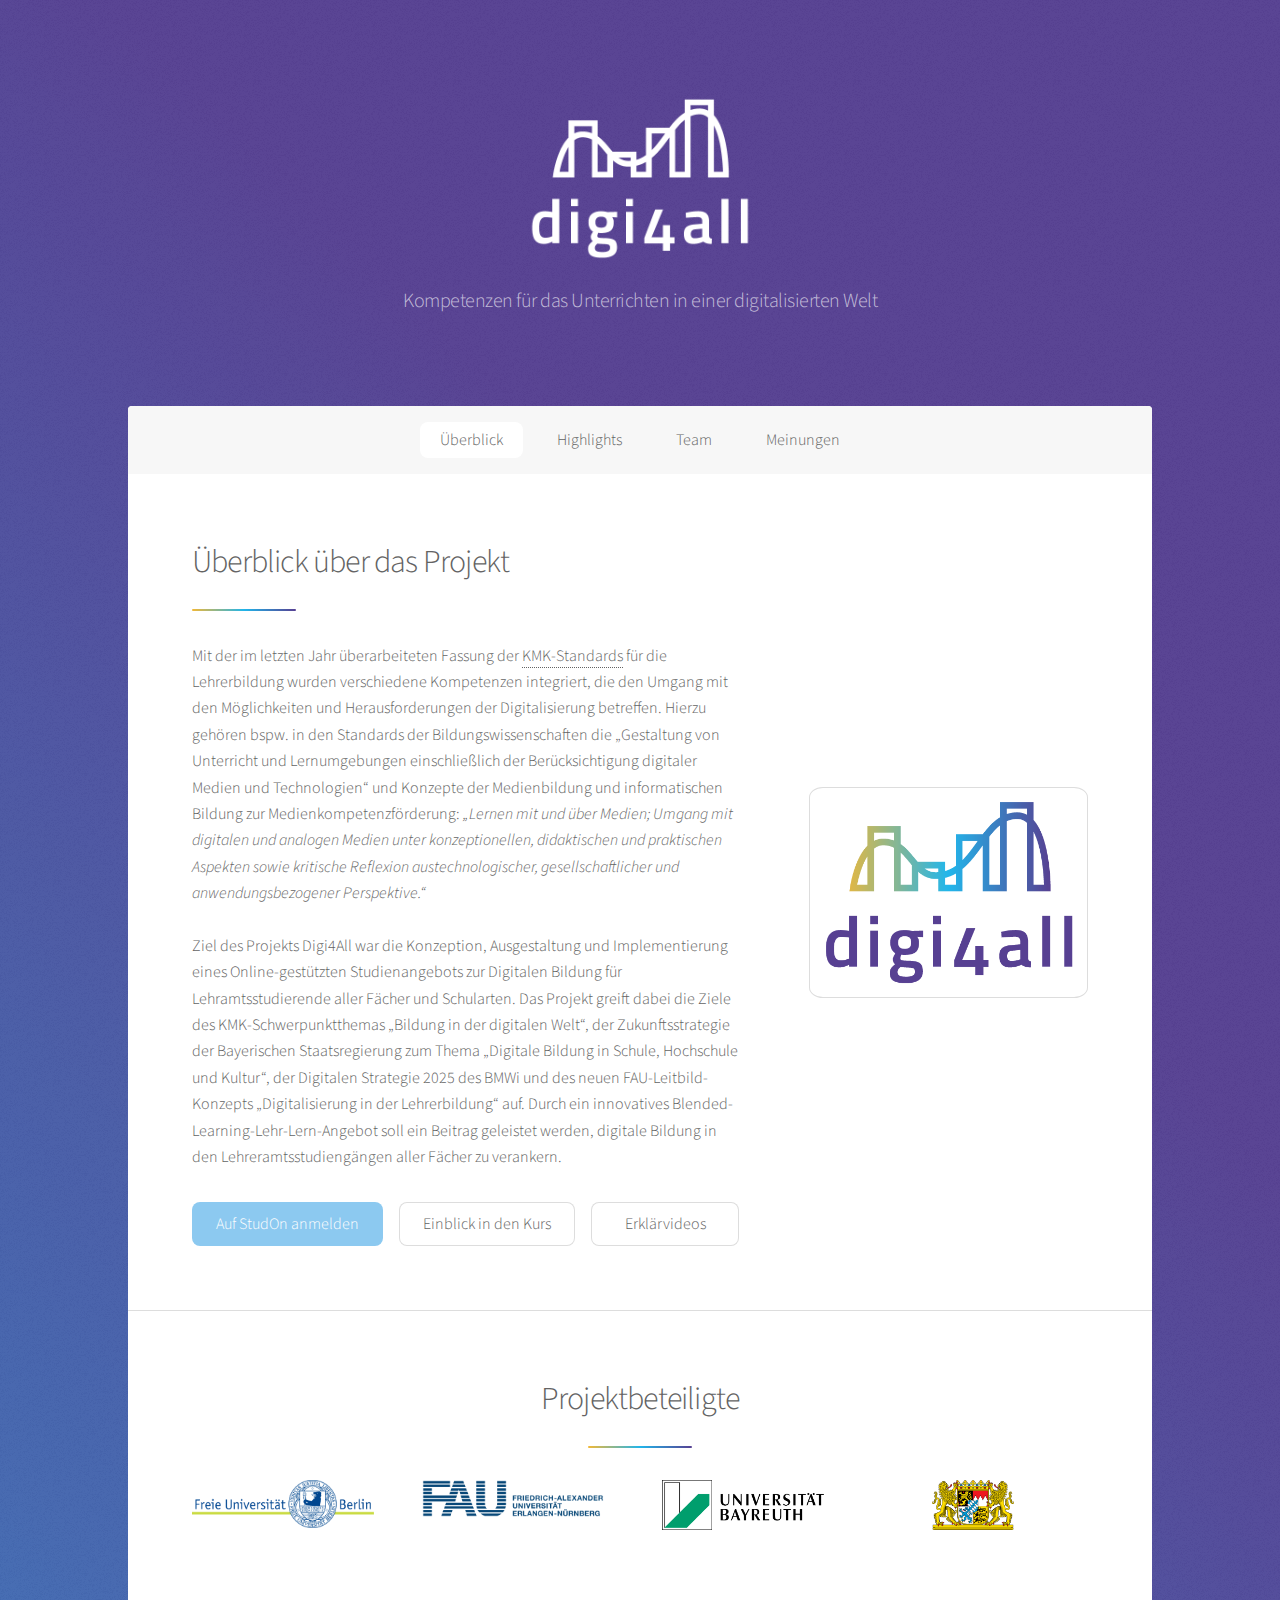
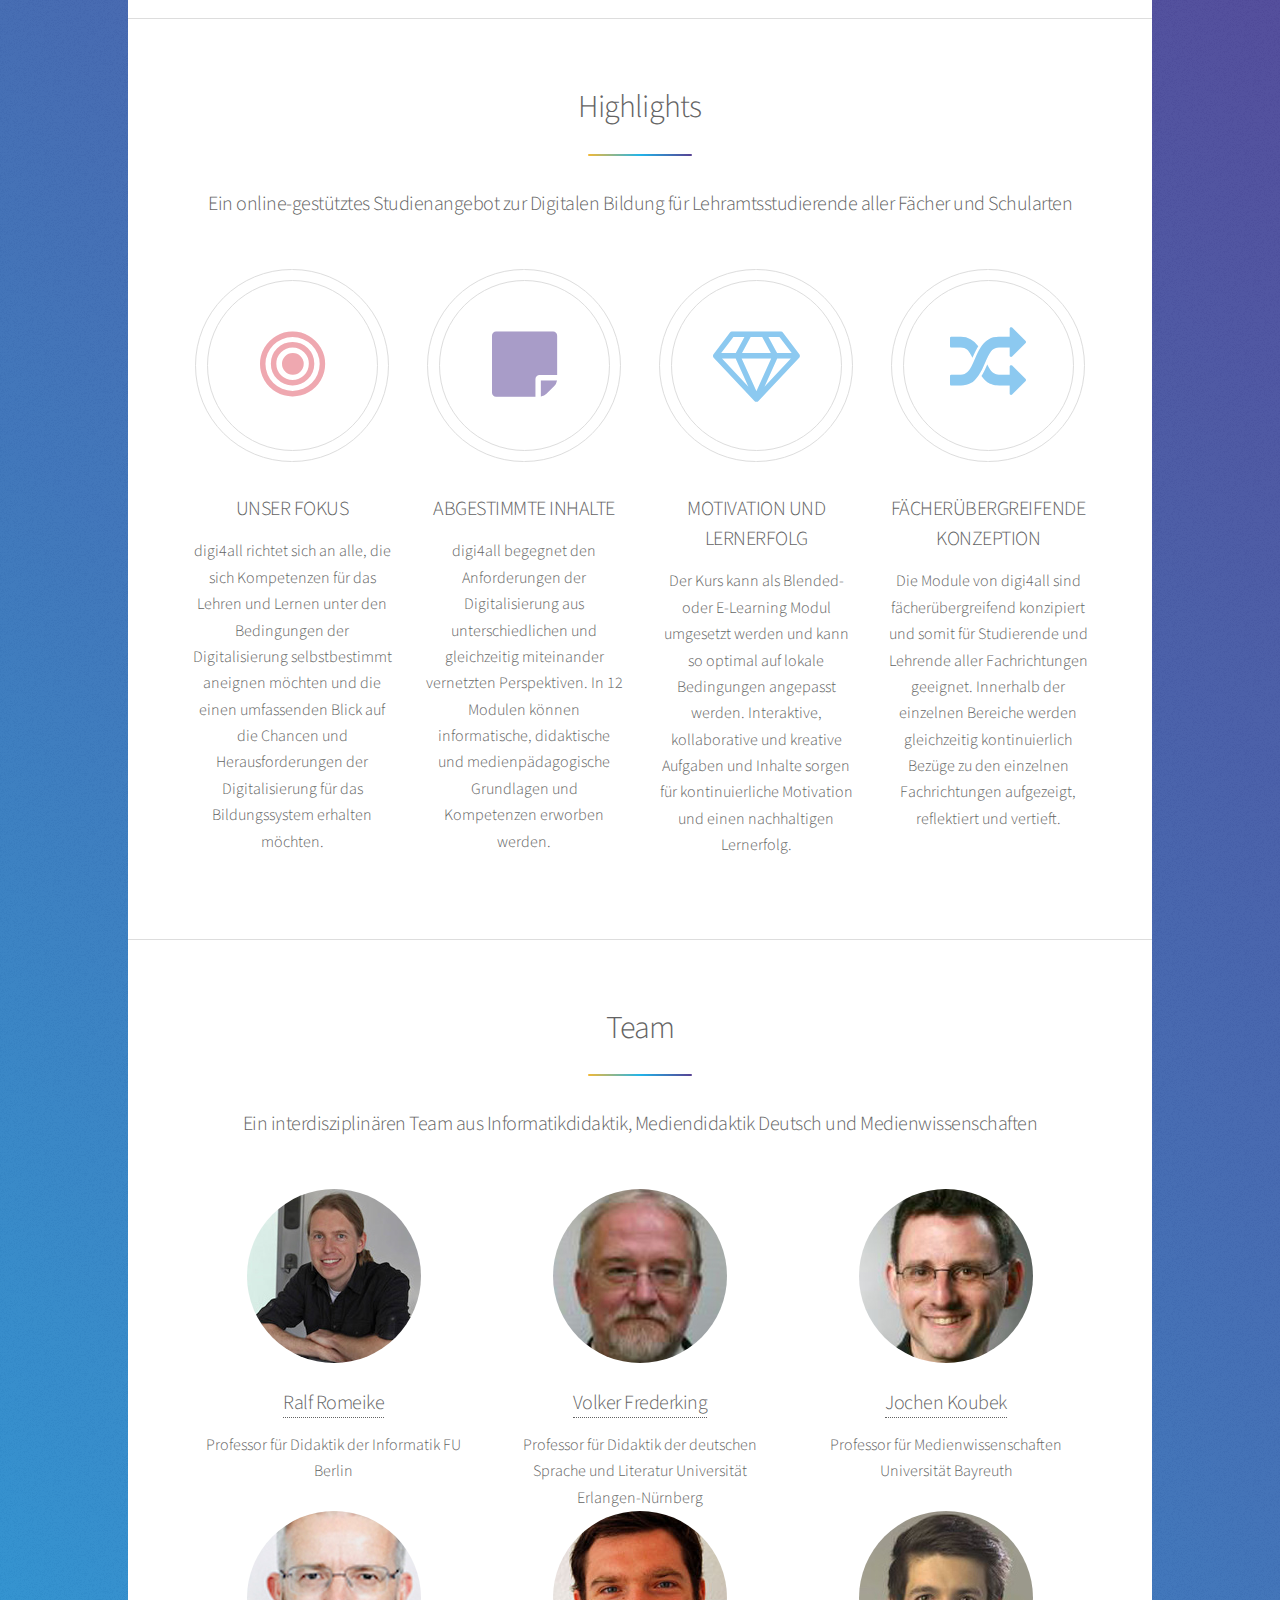
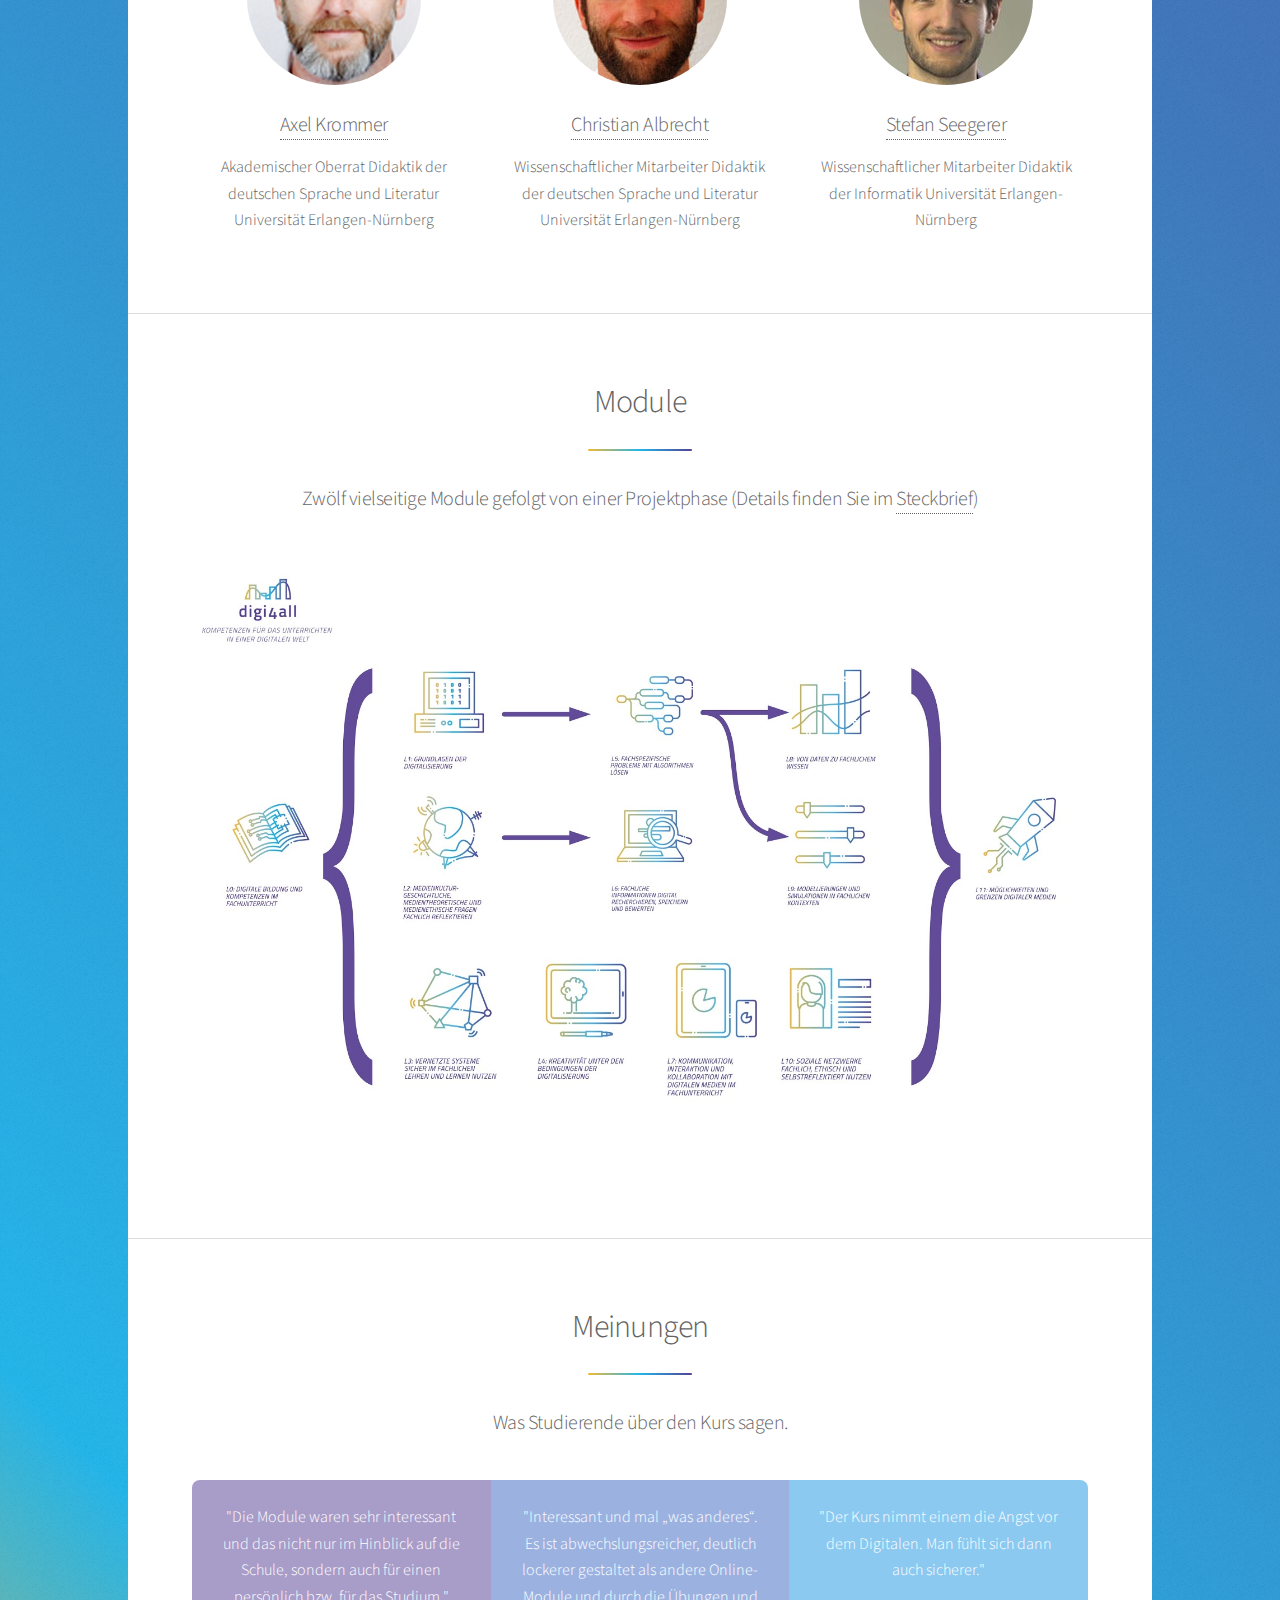
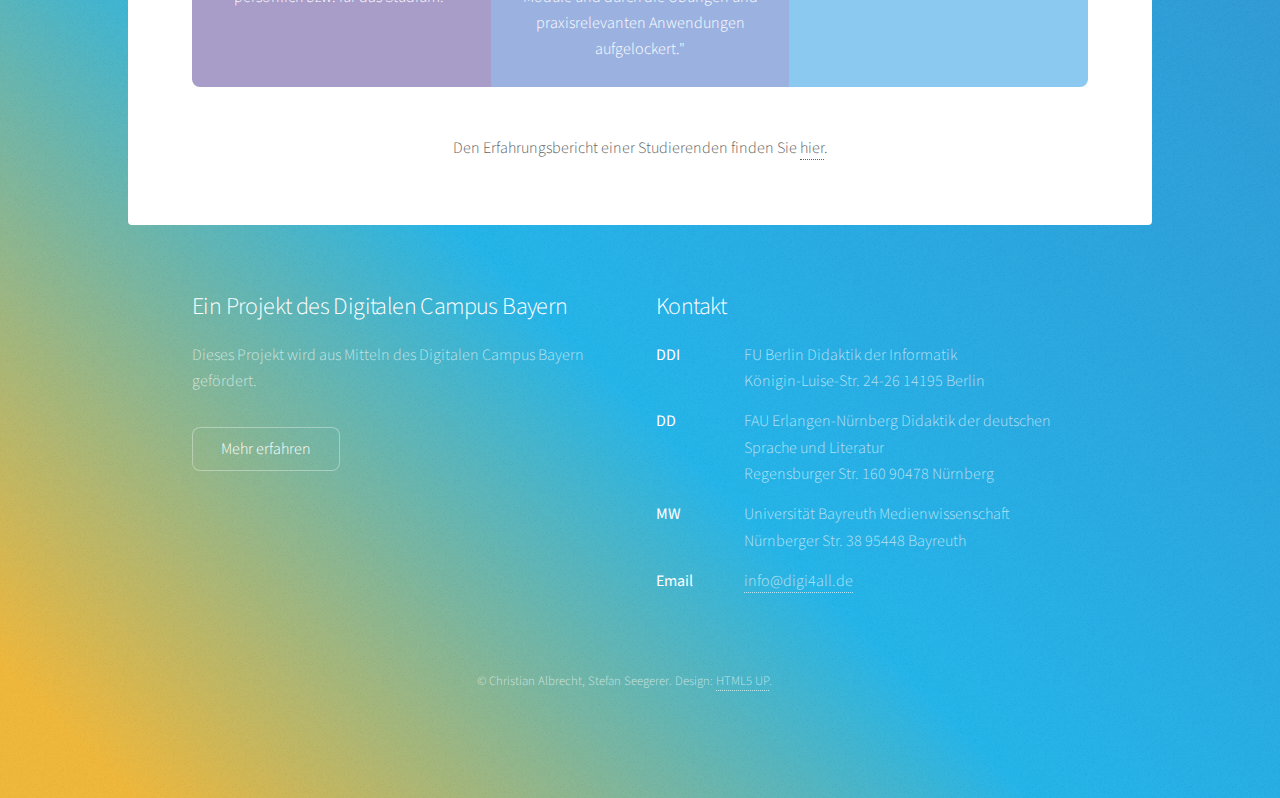
==== commit eea35da2: "erfahrungsbericht hinzugefügt" ====
--- a/index.html
+++ b/index.html
@@ -355,6 +355,13 @@
               </li>
             </ul>
           </header>
+          <p>
+            Den Erfahrungsbericht einer Studierenden finden Sie
+            <a
+              href="https://www.fu-berlin.de/sites/dse/studium/_inhaltselemente/digi4all.html"
+              >hier</a
+            >.
+          </p>
         </section>
       </div>
 
